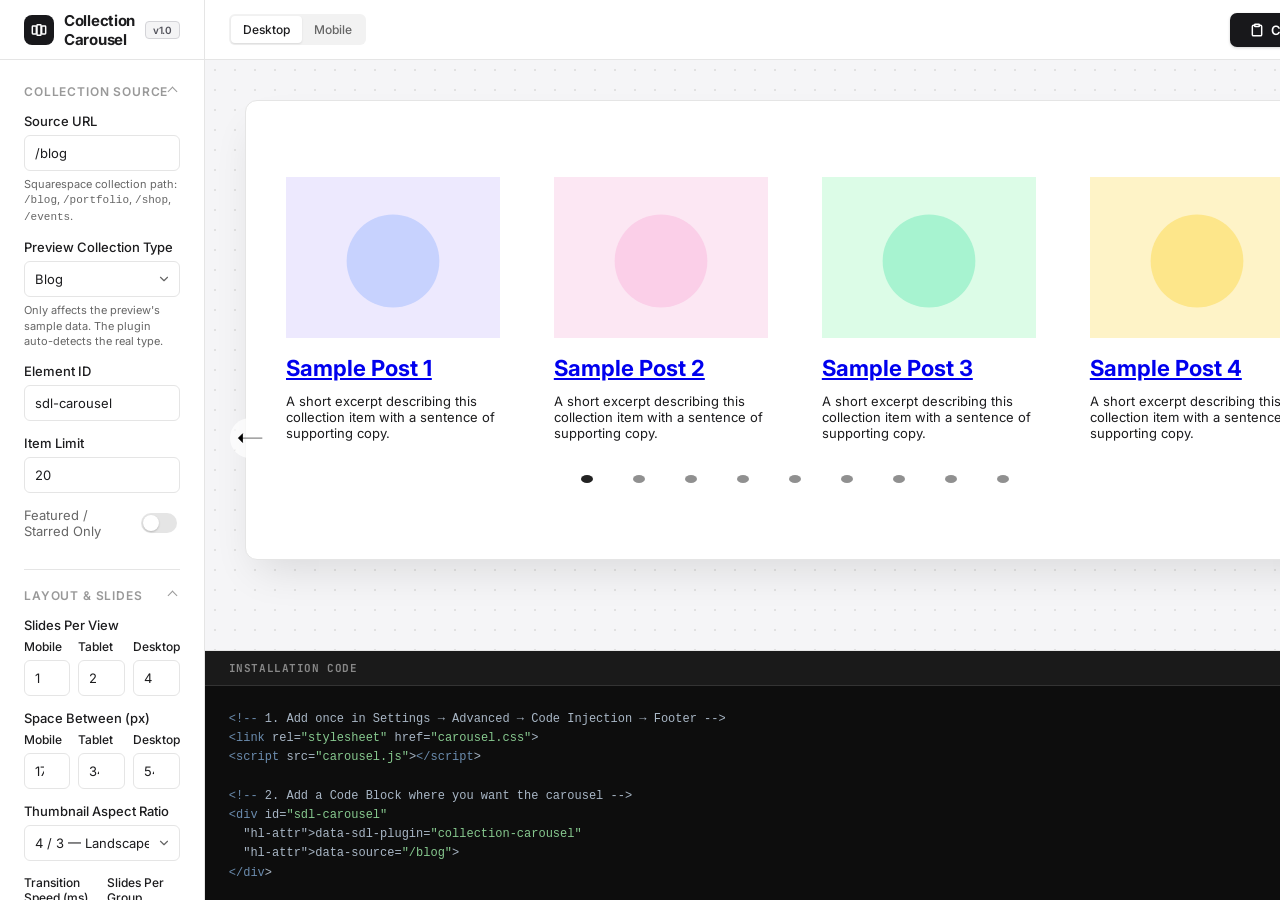
==== config-generator.html @ 68430152 "SDL Collection Carousel v1.0 Squarespace collection carousel (Blog, Portfolio, Events, Shop) powered" ====
<!DOCTYPE html>
<html lang="en">
<head>
    <meta charset="UTF-8" />
    <meta name="viewport" content="width=device-width, initial-scale=1.0" />
    <title>Collection Carousel — Config Generator v1.0</title>

    <link rel="preconnect" href="https://fonts.googleapis.com">
    <link rel="preconnect" href="https://fonts.gstatic.com" crossorigin>
    <link href="https://fonts.googleapis.com/css2?family=Inter:wght@400;500;600;700&family=JetBrains+Mono:wght@400;500&display=swap" rel="stylesheet">

    <!-- Real plugin stylesheet so the live preview matches production exactly -->
    <link rel="stylesheet" href="carousel.css">

    <style>
        :root {
            --bg-body: #F5F5F7;
            --bg-sidebar: #FFFFFF;
            --text-main: #1C1C1E;
            --text-secondary: #666666;
            --text-tertiary: #999999;
            --border-light: #E5E5E5;
            --border-hover: #D4D4D4;
            --border-active: #18181B;
            --accent: #18181B;
            --accent-hover: #09090B;
            --accent-contrast: #FFFFFF;
            --shadow-sm: 0 1px 2px rgba(0,0,0,0.04);
            --shadow-md: 0 4px 6px -1px rgba(0,0,0,0.05), 0 2px 4px -1px rgba(0,0,0,0.03);
            --shadow-lg: 0 20px 40px -12px rgba(0,0,0,0.12);
            --radius-sm: 6px;
            --radius-md: 8px;
            --radius-lg: 12px;
            --sidebar-width: 380px;
            --header-height: 60px;
        }

        * { box-sizing: border-box; outline: none; }

        body {
            font-family: 'Inter', sans-serif;
            background: var(--bg-body);
            color: var(--text-main);
            margin: 0; padding: 0;
            height: 100vh;
            display: flex;
            overflow: hidden;
            font-size: 13px;
            -webkit-font-smoothing: antialiased;
        }

        /* --- SIDEBAR --- */
        .sidebar {
            width: var(--sidebar-width);
            background: var(--bg-sidebar);
            border-right: 1px solid var(--border-light);
            display: flex;
            flex-direction: column;
            z-index: 20;
        }
        .sidebar-header {
            height: var(--header-height);
            padding: 0 24px;
            border-bottom: 1px solid var(--border-light);
            display: flex; align-items: center; justify-content: space-between;
            background: rgba(255,255,255,0.8);
            backdrop-filter: blur(10px);
        }
        .sidebar-header h2 {
            font-size: 15px; font-weight: 700; margin: 0;
            display: flex; align-items: center; gap: 10px;
            letter-spacing: -0.02em;
        }
        .brand-icon {
            width: 30px; height: 30px;
            background: var(--accent); color: #fff;
            border-radius: 8px;
            display: inline-flex; align-items: center; justify-content: center;
            flex-shrink: 0;
        }
        .sidebar-header .badge {
            font-size: 10px; background: #F4F4F5;
            padding: 2px 7px; border-radius: 4px;
            color: #52525B; font-weight: 600;
            border: 1px solid #D4D4D8;
        }
        .sidebar-content { flex: 1; overflow-y: auto; padding: 24px; }
        .sidebar-content::-webkit-scrollbar { width: 6px; }
        .sidebar-content::-webkit-scrollbar-thumb { background: #E5E5E5; border-radius: 3px; }
        .sidebar-content::-webkit-scrollbar-thumb:hover { background: #D4D4D4; }

        .group { margin-bottom: 18px; border-bottom: 1px solid var(--border-light); padding-bottom: 18px; }
        .group:last-child { border-bottom: none; }
        .group-header {
            font-size: 12px; font-weight: 600;
            text-transform: uppercase; letter-spacing: 0.07em;
            color: var(--text-tertiary);
            cursor: pointer;
            display: flex; align-items: center; justify-content: space-between;
            transition: color 0.2s;
        }
        .group-header:hover { color: var(--text-main); }
        .group-header::after {
            content: ''; width: 6px; height: 6px;
            border-right: 1.5px solid currentColor;
            border-bottom: 1.5px solid currentColor;
            transform: rotate(45deg);
            transition: transform 0.2s; margin-right: 4px;
        }
        .group.open .group-header::after { transform: rotate(-135deg); }
        .group-body { display: none; padding-top: 14px; }
        .group.open .group-body { display: block; animation: slideIn 0.2s ease-out; }
        @keyframes slideIn { from { opacity: 0; transform: translateY(-5px); } to { opacity: 1; transform: translateY(0); } }

        .control-row { margin-bottom: 14px; }
        label {
            display: block; font-size: 13px; font-weight: 500;
            margin-bottom: 6px; color: var(--text-main);
        }
        .helper-text { font-size: 11px; color: var(--text-secondary); margin-top: 6px; line-height: 1.4; }

        input[type="text"], input[type="number"], select {
            width: 100%; height: 36px; padding: 0 10px;
            font-family: inherit; font-size: 13px;
            border: 1px solid var(--border-light);
            border-radius: var(--radius-sm);
            background: #fff; color: var(--text-main);
            transition: all 0.15s; appearance: none;
        }
        input:hover, select:hover { border-color: var(--border-hover); }
        input:focus, select:focus { border-color: var(--border-active); box-shadow: 0 0 0 3px rgba(0,0,0,0.08); }
        select {
            background-image: url("data:image/svg+xml;charset=UTF-8,%3csvg xmlns='http://www.w3.org/2000/svg' viewBox='0 0 24 24' fill='none' stroke='%23666' stroke-width='2' stroke-linecap='round' stroke-linejoin='round'%3e%3cpolyline points='6 9 12 15 18 9'%3e%3c/polyline%3e%3c/svg%3e");
            background-repeat: no-repeat; background-position: right 8px center;
            background-size: 14px; padding-right: 30px;
        }
        .grid2 { display: grid; grid-template-columns: 1fr 1fr; gap: 10px; }
        .grid3 { display: grid; grid-template-columns: 1fr 1fr 1fr; gap: 8px; }
        .grid2 label, .grid3 label { font-size: 12px; }

        .toggle-row {
            display: flex; align-items: center; justify-content: space-between;
            margin-bottom: 12px; min-height: 24px;
        }
        .toggle-row label { margin: 0; font-weight: 400; color: var(--text-secondary); }

        input[type="checkbox"] {
            appearance: none; width: 36px; height: 20px;
            background: #E5E5E5; border-radius: 20px;
            position: relative; cursor: pointer; transition: 0.2s; border: none; flex-shrink: 0;
        }
        input[type="checkbox"]::after {
            content: ''; position: absolute; top: 2px; left: 2px;
            width: 16px; height: 16px; background: #fff; border-radius: 50%;
            box-shadow: 0 1px 2px rgba(0,0,0,0.2);
            transition: 0.2s cubic-bezier(0.4, 0.0, 0.2, 1);
        }
        input[type="checkbox"]:checked { background: var(--accent); }
        input[type="checkbox"]:checked::after { transform: translateX(16px); }

        .color-row {
            display: flex; flex-direction: column; gap: 10px;
            background: #FAFAFA; padding: 12px;
            border-radius: var(--radius-md); border: 1px solid var(--border-light);
        }
        .color-chip { display: flex; align-items: center; justify-content: space-between; }
        .color-chip .color-label { font-size: 12px; font-weight: 500; }
        input[type="color"] {
            width: 28px; height: 28px; padding: 0;
            border: 1.5px solid #B8B8B8; border-radius: 50%;
            overflow: hidden; cursor: pointer; background: none;
        }
        input[type="color"]::-webkit-color-swatch-wrapper { padding: 0; }
        input[type="color"]::-webkit-color-swatch { border: none; border-radius: 50%; }

        /* --- MAIN CONTENT --- */
        .main-content { flex: 1; display: flex; flex-direction: column; background: var(--bg-body); position: relative; }
        .topbar {
            height: var(--header-height); padding: 0 24px;
            border-bottom: 1px solid var(--border-light); background: #fff;
            display: flex; align-items: center; justify-content: space-between;
        }
        .device-toggle { background: #F2F2F2; padding: 2px; border-radius: 6px; display: flex; }
        .device-toggle button {
            border: none; background: transparent; padding: 6px 12px;
            font-size: 12px; font-weight: 500; color: var(--text-secondary);
            cursor: pointer; border-radius: 4px; transition: 0.2s; font-family: inherit;
        }
        .device-toggle button.active { background: #fff; color: var(--text-main); box-shadow: 0 1px 2px rgba(0,0,0,0.1); }

        .copy-btn {
            background: var(--accent); color: var(--accent-contrast);
            border: none; padding: 9px 20px; border-radius: 7px;
            font-weight: 600; font-size: 13px; letter-spacing: -0.01em;
            cursor: pointer; display: flex; align-items: center; gap: 7px;
            transition: transform 0.1s, background 0.2s;
            box-shadow: 0 1px 3px rgba(0,0,0,0.18); font-family: inherit;
        }
        .copy-btn:hover { background: var(--accent-hover); }
        .copy-btn:active { transform: scale(0.97); }
        .copy-btn.copied { background: #0EA5E9; box-shadow: 0 1px 3px rgba(14,165,233,0.3); }

        .preview-container {
            flex: 1; overflow-y: auto; padding: 40px;
            display: flex; justify-content: center; align-items: flex-start;
            background-image: radial-gradient(#E1E1E1 1px, transparent 1px);
            background-size: 20px 20px;
        }
        #previewFrame {
            background: #fff; width: 100%; max-width: 1100px; min-height: 460px;
            box-shadow: var(--shadow-lg); border-radius: var(--radius-lg);
            padding: 40px;
            transition: width 0.3s cubic-bezier(0.25, 0.8, 0.25, 1);
            display: flex; flex-direction: column; justify-content: center;
            border: 1px solid var(--border-light);
        }
        #previewFrame.mobile { width: 390px; padding: 20px; border-radius: 30px; border: 8px solid #333; }
        .effect-note {
            margin-top: 18px; font-size: 11px; color: var(--text-tertiary);
            text-align: center; font-style: italic;
        }

        .code-drawer {
            height: 250px; background: #0D0D0D; color: #E1E1E1;
            display: flex; flex-direction: column;
            border-top: 1px solid var(--border-light);
            font-family: 'JetBrains Mono', monospace;
        }
        .drawer-header {
            padding: 10px 24px; background: #1A1A1A; border-bottom: 1px solid #333;
            display: flex; align-items: center; justify-content: space-between;
        }
        .drawer-header h3 { margin: 0; font-size: 11px; text-transform: uppercase; letter-spacing: 0.05em; color: #888; }
        #codeOutput { flex: 1; padding: 24px; margin: 0; overflow: auto; font-size: 12px; line-height: 1.6; color: #A9B7C6; white-space: pre-wrap; }
        #codeOutput .hl-key  { color: #E5BF78; }
        #codeOutput .hl-str  { color: #87C98F; }
        #codeOutput .hl-bool { color: #79B8FF; }
        #codeOutput .hl-num  { color: #FF9D7C; }
        #codeOutput .hl-tag  { color: #6B8CAE; }
        #codeOutput .hl-attr { color: #E5BF78; }

        .mobile-tabs { display: none; }
        .mobile-copy-btn { display: none; }

        @media (max-width: 1023px) {
            body { flex-direction: column; height: 100vh; overflow: hidden; }
            .main-content { display: none; }
            .sidebar {
                position: fixed; top: 0; left: 0; right: 0;
                bottom: calc(68px + env(safe-area-inset-bottom));
                width: 100%; border-right: none; display: none;
                flex-direction: column; z-index: 50;
            }
            .sidebar-header { flex-shrink: 0; }
            .mobile-tabs {
                display: flex; position: fixed; bottom: 0; left: 0; right: 0;
                background: #fff; border-top: 1px solid #E5E5E5; z-index: 100;
                height: 68px; padding: 8px 12px;
                padding-bottom: calc(8px + env(safe-area-inset-bottom));
                gap: 6px; align-items: stretch;
            }
            .tab-btn {
                flex: 1; border: none; background: transparent; color: var(--text-tertiary);
                font-size: 11px; font-weight: 500; font-family: inherit; cursor: pointer;
                border-radius: 10px; display: flex; flex-direction: column;
                align-items: center; justify-content: center; gap: 4px;
                transition: background 0.18s ease, color 0.18s ease;
                -webkit-tap-highlight-color: transparent;
            }
            .tab-btn svg { opacity: 0.5; transition: opacity 0.18s ease; }
            .tab-btn.active { background: var(--accent); color: #fff; font-weight: 600; }
            .tab-btn.active svg { opacity: 1; }
            .mobile-copy-btn { display: flex; }
            body.tab-edit .sidebar { display: flex; }
            body.tab-preview .sidebar { display: none; }
            body.tab-preview .main-content {
                display: flex; position: fixed; top: 0; left: 0; right: 0;
                bottom: calc(68px + env(safe-area-inset-bottom)); height: auto;
            }
            body.tab-preview .code-drawer { display: none; }
            body.tab-code .sidebar { display: none; }
            body.tab-code .main-content {
                display: flex; position: fixed; top: 0; left: 0; right: 0;
                bottom: calc(68px + env(safe-area-inset-bottom)); height: auto;
            }
            body.tab-code .preview-container { display: none; }
            body.tab-code .code-drawer { flex: 1; height: auto; }
        }

        /* -------------------------------------------------------------
           PREVIEW-ONLY overrides: make the mock carousel scroll without
           the Swiper engine. carousel.css supplies all visual styling.
        ------------------------------------------------------------- */
        #previewHost { width: 100%; }
        #previewHost .swiper { overflow: hidden; }
        #previewHost .swiper-wrapper {
            overflow-x: auto; scroll-snap-type: x mandatory; scroll-behavior: smooth;
            -ms-overflow-style: none; scrollbar-width: none; transition: none;
        }
        #previewHost .swiper-wrapper::-webkit-scrollbar { display: none; }
        #previewHost .swiper-slide { scroll-snap-align: start; flex-shrink: 0; height: auto; }
        #previewHost .navigation-button-prev,
        #previewHost .navigation-button-next { pointer-events: auto; }
        #previewHost .pagination-wrapper { display: flex; gap: 6px; align-items: center; justify-content: center; }
        #previewHost .pv-bullet {
            width: var(--sdl-cc-bullet-size, 8px); height: var(--sdl-cc-bullet-size, 8px);
            border-radius: 50%; background: var(--sdl-cc-inactive-bullet-color, #b9b9b9);
            opacity: var(--sdl-cc-inactive-bullet-opacity, 0.5); cursor: pointer; border: none;
        }
        #previewHost .pv-bullet.active { background: var(--sdl-cc-active-bullet-color, #222); opacity: var(--sdl-cc-active-bullet-opacity, 1); }
        #previewHost .pv-fraction { font-size: 13px; color: #555; }
        #previewHost .pv-progress { height: 4px; width: 100%; background: rgba(0,0,0,0.12); border-radius: 4px; overflow: hidden; }
        #previewHost .pv-progress span { display: block; height: 100%; background: var(--sdl-cc-active-bullet-color, #222); transition: width 0.2s; }
    </style>
</head>
<body class="tab-edit">

    <div class="mobile-tabs">
        <button class="tab-btn active" onclick="setTab('edit')">
            <svg width="16" height="16" viewBox="0 0 24 24" fill="none" stroke="currentColor" stroke-width="2" stroke-linecap="round" stroke-linejoin="round"><circle cx="12" cy="12" r="3"/><path d="M19.4 15a1.65 1.65 0 0 0 .33 1.82l.06.06a2 2 0 1 1-2.83 2.83l-.06-.06a1.65 1.65 0 0 0-1.82-.33 1.65 1.65 0 0 0-1 1.51V21a2 2 0 1 1-4 0v-.09A1.65 1.65 0 0 0 9 19.4a1.65 1.65 0 0 0-1.82.33l-.06.06a2 2 0 1 1-2.83-2.83l.06-.06A1.65 1.65 0 0 0 4.68 15a1.65 1.65 0 0 0-1.51-1H3a2 2 0 1 1 0-4h.09A1.65 1.65 0 0 0 4.6 9a1.65 1.65 0 0 0-.33-1.82l-.06-.06a2 2 0 1 1 2.83-2.83l.06.06A1.65 1.65 0 0 0 9 4.68a1.65 1.65 0 0 0 1-1.51V3a2 2 0 1 1 4 0v.09a1.65 1.65 0 0 0 1 1.51 1.65 1.65 0 0 0 1.82-.33l.06-.06a2 2 0 1 1 2.83 2.83l-.06.06A1.65 1.65 0 0 0 19.4 9a1.65 1.65 0 0 0 1.51 1H21a2 2 0 1 1 0 4h-.09a1.65 1.65 0 0 0-1.51 1z"/></svg>
            Settings
        </button>
        <button class="tab-btn" onclick="setTab('preview')">
            <svg width="16" height="16" viewBox="0 0 24 24" fill="none" stroke="currentColor" stroke-width="2" stroke-linecap="round" stroke-linejoin="round"><rect x="2" y="3" width="20" height="14" rx="2"/><line x1="8" y1="21" x2="16" y2="21"/><line x1="12" y1="17" x2="12" y2="21"/></svg>
            Preview
        </button>
        <button class="tab-btn" onclick="setTab('code')">
            <svg width="16" height="16" viewBox="0 0 24 24" fill="none" stroke="currentColor" stroke-width="2" stroke-linecap="round" stroke-linejoin="round"><polyline points="16 18 22 12 16 6"/><polyline points="8 6 2 12 8 18"/></svg>
            Code
        </button>
    </div>

    <div class="sidebar">
        <div class="sidebar-header">
            <h2>
                <span class="brand-icon">
                    <svg width="16" height="16" viewBox="0 0 24 24" fill="none" stroke="currentColor" stroke-width="2.2" stroke-linecap="round" stroke-linejoin="round"><rect x="2" y="6" width="6" height="12" rx="1"/><rect x="9" y="4" width="6" height="16" rx="1"/><rect x="16" y="6" width="6" height="12" rx="1"/></svg>
                </span>
                Collection Carousel <span class="badge">v1.0</span>
            </h2>
            <button class="copy-btn mobile-copy-btn" id="mobileCopyBtn" onclick="copyCode()">
                <svg width="14" height="14" viewBox="0 0 24 24" fill="none" stroke="currentColor" stroke-width="2.5" stroke-linecap="round" stroke-linejoin="round"><path d="M16 4h2a2 2 0 0 1 2 2v14a2 2 0 0 1-2 2H6a2 2 0 0 1-2-2V6a2 2 0 0 1 2-2h2"></path><rect x="8" y="2" width="8" height="4" rx="1" ry="1"></rect></svg>
                Copy
            </button>
        </div>
        <div class="sidebar-content">

            <!-- COLLECTION SOURCE -->
            <div class="group open">
                <div class="group-header" onclick="togGroup(this)">Collection Source</div>
                <div class="group-body">
                    <div class="control-row">
                        <label>Source URL</label>
                        <input type="text" id="source" value="/blog">
                        <div class="helper-text">Squarespace collection path: <code>/blog</code>, <code>/portfolio</code>, <code>/shop</code>, <code>/events</code>.</div>
                    </div>
                    <div class="control-row">
                        <label>Preview Collection Type</label>
                        <select id="collectionType">
                            <option value="blog">Blog</option>
                            <option value="portfolio">Portfolio</option>
                            <option value="products">Shop (Products)</option>
                            <option value="event">Events</option>
                        </select>
                        <div class="helper-text">Only affects the preview's sample data. The plugin auto-detects the real type.</div>
                    </div>
                    <div class="control-row">
                        <label>Element ID</label>
                        <input type="text" id="elId" value="sdl-carousel">
                    </div>
                    <div class="control-row">
                        <label>Item Limit</label>
                        <input type="number" id="limit" value="20" min="1">
                    </div>
                    <div class="toggle-row"><label>Featured / Starred Only</label><input type="checkbox" id="featured"></div>
                    <div class="control-row" id="eventsRow" style="display:none;">
                        <label>Events Filter</label>
                        <select id="events">
                            <option value="all">All</option>
                            <option value="upcoming">Upcoming</option>
                            <option value="past">Past</option>
                        </select>
                    </div>
                </div>
            </div>

            <!-- LAYOUT & SLIDES -->
            <div class="group open">
                <div class="group-header" onclick="togGroup(this)">Layout & Slides</div>
                <div class="group-body">
                    <label>Slides Per View</label>
                    <div class="control-row grid3">
                        <div><label>Mobile</label><input type="number" id="spvSm" value="1" min="1" step="0.1"></div>
                        <div><label>Tablet</label><input type="number" id="spvMd" value="2" min="1" step="0.1"></div>
                        <div><label>Desktop</label><input type="number" id="spvLg" value="4" min="1" step="0.1"></div>
                    </div>
                    <label>Space Between (px)</label>
                    <div class="control-row grid3">
                        <div><label>Mobile</label><input type="number" id="sbSm" value="17"></div>
                        <div><label>Tablet</label><input type="number" id="sbMd" value="34"></div>
                        <div><label>Desktop</label><input type="number" id="sbLg" value="54"></div>
                    </div>
                    <div class="control-row">
                        <label>Thumbnail Aspect Ratio</label>
                        <select id="aspectRatio">
                            <option value="auto">Auto (natural)</option>
                            <option value="1/1">1 / 1 — Square</option>
                            <option value="4/3" selected>4 / 3 — Landscape</option>
                            <option value="3/2">3 / 2 — Landscape</option>
                            <option value="16/9">16 / 9 — Widescreen</option>
                            <option value="3/4">3 / 4 — Portrait</option>
                            <option value="4/5">4 / 5 — Portrait</option>
                        </select>
                    </div>
                    <div class="control-row grid2">
                        <div><label>Transition Speed (ms)</label><input type="number" id="speed" value="300"></div>
                        <div><label>Slides Per Group</label><input type="number" id="slidesPerGroup" value="1" min="1"></div>
                    </div>
                    <div class="toggle-row"><label>Group Slides (match per-view)</label><input type="checkbox" id="groupSlides"></div>
                    <div class="toggle-row"><label>Centered Slides</label><input type="checkbox" id="centeredSlides"></div>
                    <div class="toggle-row"><label>Full-Width (edge bleed)</label><input type="checkbox" id="fullWidth"></div>
                </div>
            </div>

            <!-- LOOP & AUTOPLAY -->
            <div class="group">
                <div class="group-header" onclick="togGroup(this)">Loop & Autoplay</div>
                <div class="group-body">
                    <div class="toggle-row"><label>Infinite Loop</label><input type="checkbox" id="loop"></div>
                    <div class="toggle-row"><label>Loop Fill (duplicate few items)</label><input type="checkbox" id="loopFillItems"></div>
                    <div class="control-row">
                        <label>Uneven Group Loop Strategy</label>
                        <select id="groupSlidesLoopStrategy">
                            <option value="keep-blanks">Keep blanks</option>
                            <option value="disable-loop-when-uneven">Disable loop when uneven</option>
                        </select>
                    </div>
                    <div class="control-row">
                        <label>Autoplay Delay (ms — 0 = off)</label>
                        <input type="number" id="autoplay" value="0" min="0">
                        <div class="helper-text">Values 1–9 are multiplied by 1000. Minimum 500ms.</div>
                    </div>
                    <div class="toggle-row"><label>Stop Autoplay On Interaction</label><input type="checkbox" id="autoplayDisableOnInteraction"></div>
                </div>
            </div>

            <!-- NAVIGATION -->
            <div class="group">
                <div class="group-header" onclick="togGroup(this)">Navigation</div>
                <div class="group-body">
                    <div class="toggle-row"><label>Show Arrows</label><input type="checkbox" id="navigation" checked></div>
                    <div class="control-row" id="navLayoutRow">
                        <label>Arrow Layout</label>
                        <select id="navigationLayout">
                            <option value="overlay" selected>Overlay (center)</option>
                            <option value="overlay image">Overlay image</option>
                            <option value="top left">Top left</option>
                            <option value="top right">Top right</option>
                            <option value="top center">Top center</option>
                            <option value="top spread">Top spread</option>
                            <option value="bottom left">Bottom left</option>
                            <option value="bottom right">Bottom right</option>
                            <option value="bottom center">Bottom center</option>
                            <option value="bottom spread">Bottom spread</option>
                        </select>
                    </div>
                </div>
            </div>

            <!-- PAGINATION -->
            <div class="group">
                <div class="group-header" onclick="togGroup(this)">Pagination</div>
                <div class="group-body">
                    <div class="toggle-row"><label>Show Pagination</label><input type="checkbox" id="pagination" checked></div>
                    <div class="control-row">
                        <label>Type</label>
                        <select id="paginationType">
                            <option value="bullets" selected>Bullets</option>
                            <option value="fraction">Fraction</option>
                            <option value="progressbar">Progress bar</option>
                        </select>
                    </div>
                    <div class="toggle-row" id="dynBulletsRow"><label>Dynamic Bullets</label><input type="checkbox" id="dynamicBullets"></div>
                    <div class="control-row" id="dynMainRow" style="display:none;">
                        <label>Main Bullets (dynamic)</label>
                        <input type="number" id="dynamicMainBullets" value="8" min="1">
                    </div>
                </div>
            </div>

            <!-- EFFECTS -->
            <div class="group">
                <div class="group-header" onclick="togGroup(this)">Slide Effect</div>
                <div class="group-body">
                    <div class="control-row">
                        <label>Effect</label>
                        <select id="effect">
                            <option value="">None (slide)</option>
                            <option value="fade">Fade</option>
                            <option value="flip">Flip</option>
                            <option value="cube">Cube</option>
                            <option value="coverflow">Coverflow</option>
                            <option value="cards">Cards</option>
                            <option value="creative-coverflow">Creative coverflow</option>
                            <option value="creative-coverflow-2">Creative coverflow 2</option>
                        </select>
                    </div>
                    <div id="coverflowOpts" style="display:none;">
                        <div class="control-row grid2">
                            <div><label>Rotate</label><input type="number" id="coverflowRotate" value="50"></div>
                            <div><label>Scale</label><input type="number" id="coverflowScale" value="0.85" step="0.05"></div>
                        </div>
                        <div class="toggle-row"><label>Slide Shadows</label><input type="checkbox" id="coverflowSlideShadows"></div>
                    </div>
                </div>
            </div>

            <!-- INTERACTION -->
            <div class="group">
                <div class="group-header" onclick="togGroup(this)">Interaction</div>
                <div class="group-body">
                    <div class="toggle-row"><label>Free Mode (momentum scroll)</label><input type="checkbox" id="freeMode"></div>
                    <div class="toggle-row"><label>Mousewheel Scroll</label><input type="checkbox" id="mousewheel"></div>
                </div>
            </div>

            <!-- CONTENT DISPLAY -->
            <div class="group">
                <div class="group-header" onclick="togGroup(this)">Content Display</div>
                <div class="group-body">
                    <div class="toggle-row"><label>Thumbnail Image</label><input type="checkbox" id="thumbnail" checked></div>
                    <div class="toggle-row"><label>Title</label><input type="checkbox" id="title" checked></div>
                    <div class="toggle-row"><label>Excerpt</label><input type="checkbox" id="excerpt" checked></div>
                    <div class="toggle-row"><label>Price (Shop)</label><input type="checkbox" id="price" checked></div>
                    <div class="toggle-row"><label>Event Dates (Events)</label><input type="checkbox" id="eventDates" checked></div>
                    <div class="toggle-row"><label>Categories</label><input type="checkbox" id="categories" checked></div>
                    <div class="toggle-row"><label>Tags</label><input type="checkbox" id="tags" checked></div>
                    <div class="toggle-row"><label>Clickthrough Links</label><input type="checkbox" id="clickthrough" checked></div>
                    <div class="toggle-row"><label>Open In New Window</label><input type="checkbox" id="newWindow"></div>
                </div>
            </div>

            <!-- METADATA -->
            <div class="group">
                <div class="group-header" onclick="togGroup(this)">Metadata</div>
                <div class="group-body">
                    <div class="helper-text" style="margin-top:0;margin-bottom:12px;">Comma-separated fields: <code>publisheddate</code>, <code>author</code>, <code>categories</code>, <code>tags</code>.</div>
                    <div class="control-row"><label>Above Title</label><input type="text" id="metadataAboveTitle" placeholder="publisheddate, author"></div>
                    <div class="control-row"><label>Below Title</label><input type="text" id="metadataBelowTitle" placeholder="categories"></div>
                    <div class="control-row"><label>Below Excerpt</label><input type="text" id="metadataBelowExcerpt" placeholder="tags"></div>
                    <div class="control-row grid3">
                        <div><label>Meta delim</label><input type="text" id="metadataDelimiter" value="|"></div>
                        <div><label>Cat delim</label><input type="text" id="categoriesDelimiter" value=", "></div>
                        <div><label>Tag delim</label><input type="text" id="tagsDelimiter" value=", "></div>
                    </div>
                    <div class="toggle-row"><label>Link Categories</label><input type="checkbox" id="metadataCategoryLinks"></div>
                    <div class="toggle-row"><label>Link Tags</label><input type="checkbox" id="metadataTagLinks"></div>
                </div>
            </div>

            <!-- STYLING -->
            <div class="group">
                <div class="group-header" onclick="togGroup(this)">Styling (CSS Variables)</div>
                <div class="group-body">
                    <div class="control-row grid2">
                        <div><label>Border Radius (px)</label><input type="number" id="borderRadius" value="0"></div>
                        <div><label>Arrow Size (px)</label><input type="number" id="arrowSize" value="26"></div>
                    </div>
                    <div class="control-row grid2">
                        <div><label>Arrow Button Ø (px)</label><input type="number" id="arrowBgSize" value="40"></div>
                        <div><label>Bullet Size (px)</label><input type="number" id="bulletSize" value="8"></div>
                    </div>
                    <div class="color-row">
                        <div class="color-chip"><span class="color-label">Arrow Color</span><input type="color" id="arrowColor" value="#000000"></div>
                        <div class="color-chip"><span class="color-label">Arrow Background</span><input type="color" id="arrowBg" value="#ffffff"></div>
                        <div class="color-chip"><span class="color-label">Active Bullet</span><input type="color" id="activeBullet" value="#222222"></div>
                        <div class="color-chip"><span class="color-label">Title Color</span><input type="color" id="titleColor" value="#1a1a1a"></div>
                        <div class="color-chip"><span class="color-label">Excerpt Color</span><input type="color" id="excerptColor" value="#666666"></div>
                    </div>
                    <div class="helper-text">Only changed values are written into a scoped <code>&lt;style&gt;</code> block.</div>
                </div>
            </div>

            <!-- PERFORMANCE -->
            <div class="group">
                <div class="group-header" onclick="togGroup(this)">Performance & Integration</div>
                <div class="group-body">
                    <div class="control-row">
                        <label>Cache Duration (minutes — 0 = off)</label>
                        <input type="number" id="cacheDuration" value="0" min="0">
                    </div>
                    <div class="toggle-row"><label>SDL Popups Integration</label><input type="checkbox" id="sdlPopups"></div>
                </div>
            </div>

        </div>
    </div>

    <div class="main-content">
        <div class="topbar">
            <div class="device-toggle">
                <button id="desktopToggle" class="active" onclick="setDev('desktop')">Desktop</button>
                <button id="mobileToggle" onclick="setDev('mobile')">Mobile</button>
            </div>
            <button class="copy-btn" id="copyBtn" onclick="copyCode()">
                <svg width="14" height="14" viewBox="0 0 24 24" fill="none" stroke="currentColor" stroke-width="2.5" stroke-linecap="round" stroke-linejoin="round"><path d="M16 4h2a2 2 0 0 1 2 2v14a2 2 0 0 1-2 2H6a2 2 0 0 1-2-2V6a2 2 0 0 1 2-2h2"></path><rect x="8" y="2" width="8" height="4" rx="1" ry="1"></rect></svg>
                Copy Code
            </button>
        </div>

        <div class="preview-container">
            <div id="previewFrame"></div>
        </div>

        <div class="code-drawer">
            <div class="drawer-header"><h3>Installation Code</h3></div>
            <pre id="codeOutput"></pre>
        </div>
    </div>

    <script>
      try {
        /* ----------------------------- defaults ----------------------------- */
        const DEFAULTS = {
          limit: 20, speed: 300, featured: false, events: "all",
          spvSm: 1, spvMd: 2, spvLg: 4, sbSm: 17, sbMd: 34, sbLg: 54,
          aspectRatio: "4/3", slidesPerGroup: 1, groupSlides: false,
          centeredSlides: false, fullWidth: false,
          loop: false, loopFillItems: false, groupSlidesLoopStrategy: "keep-blanks",
          autoplay: 0, autoplayDisableOnInteraction: false,
          navigation: true, navigationLayout: "overlay",
          pagination: true, paginationType: "bullets", dynamicBullets: false, dynamicMainBullets: 8,
          effect: "", coverflowRotate: 50, coverflowScale: 0.85, coverflowSlideShadows: false,
          freeMode: false, mousewheel: false,
          thumbnail: true, title: true, excerpt: true, price: true, eventDates: true,
          categories: true, tags: true, clickthrough: true, newWindow: false,
          metadataAboveTitle: "", metadataBelowTitle: "", metadataBelowExcerpt: "",
          metadataDelimiter: "|", categoriesDelimiter: ", ", tagsDelimiter: ", ",
          metadataCategoryLinks: false, metadataTagLinks: false,
          cacheDuration: 0, sdlPopups: false
        };

        const val = id => document.getElementById(id).value;
        const num = id => parseFloat(document.getElementById(id).value) || 0;
        const chk = id => document.getElementById(id).checked;

        /* ----------------------------- mock data ---------------------------- */
        const PALETTES = [
          ["#EDE9FE","#C7D2FE"], ["#FCE7F3","#FBCFE8"], ["#DCFCE7","#A7F3D0"],
          ["#FEF3C7","#FDE68A"], ["#DBEAFE","#BFDBFE"], ["#FEE2E2","#FECACA"],
          ["#E0E7FF","#C7D2FE"], ["#F0FDFA","#99F6E4"]
        ];
        const CATEGORIES = ["Design","Strategy","Brand","Studio","Culture"];
        const TAGS = ["minimal","editorial","modern","craft","story"];
        const AUTHORS = ["Alex Kim","Jordan Lee","Taylor Morgan","Riley Chen"];
        function mockImage(i) {
          const [a,b] = PALETTES[i % PALETTES.length];
          const svg = `<svg xmlns='http://www.w3.org/2000/svg' width='600' height='450'><rect width='600' height='450' fill='${a}'/><circle cx='300' cy='235' r='130' fill='${b}'/><rect x='0' y='0' width='600' height='450' fill='none'/></svg>`;
          return "data:image/svg+xml," + encodeURIComponent(svg);
        }
        function buildMock(type, count) {
          return Array.from({ length: count }, (_, i) => ({
            title: type === "products" ? `Product ${i+1}` : type === "event" ? `Event ${i+1}` : `Sample Post ${i+1}`,
            excerpt: "A short excerpt describing this collection item with a sentence of supporting copy.",
            img: mockImage(i),
            price: "$" + (24 + i * 5) + ".00",
            date: new Date(2025, i % 12, (i % 27) + 1).toLocaleDateString("en-US", { month: "short", day: "numeric", year: "numeric" }),
            author: AUTHORS[i % AUTHORS.length],
            categories: [CATEGORIES[i % CATEGORIES.length], CATEGORIES[(i+2) % CATEGORIES.length]],
            tags: [TAGS[i % TAGS.length], TAGS[(i+1) % TAGS.length]]
          }));
        }

        /* --------------------------- preview render ------------------------- */
        let autoplayTimer = null;
        const host = document.getElementById("previewFrame");

        function metaField(name, item) {
          name = name.trim().toLowerCase();
          if (!name) return null;
          if (name === "publisheddate" || name === "publishdate" || name === "date")
            return `<div class="published-on metadata"><p>${item.date}</p></div>`;
          if (name === "author") return `<div class="author metadata"><p>${item.author}</p></div>`;
          if (name === "categories")
            return `<div class="categories metadata"><ul>${item.categories.map(c=>`<li><span class="category" rel="category">${c}</span></li>`).join(" ")}</ul></div>`;
          if (name === "tags")
            return `<div class="tags metadata"><ul>${item.tags.map(t=>`<li><span class="tag" rel="tag">${t}</span></li>`).join(" ")}</ul></div>`;
          return null;
        }
        function metaGroup(csv, item, cls, delim) {
          const fields = (csv || "").split(",").map(s=>s.trim()).filter(Boolean);
          if (!fields.length) return "";
          const parts = fields.map(f => metaField(f, item)).filter(Boolean);
          if (!parts.length) return "";
          const joined = parts.join(`<span class="metadata-delimiter metadata">${delim}</span>`);
          return `<div class="${cls} metadata-group">${joined}</div>`;
        }

        function render() {
          if (autoplayTimer) { clearInterval(autoplayTimer); autoplayTimer = null; }

          const cfg = readConfig();
          const isMobile = host.classList.contains("mobile");
          const spv = Math.max(1, isMobile ? cfg.spvSm : cfg.spvLg);
          const gap = isMobile ? cfg.sbSm : cfg.sbLg;
          const type = cfg.collectionType;
          const oneSlideEffects = ["fade","flip","cube"];
          const effectiveSpv = oneSlideEffects.includes(cfg.effect) ? 1 : spv;

          const items = buildMock(type, Math.min(cfg.limit, 12));

          const slidesHTML = items.map(item => {
            let thumb = "";
            if (cfg.thumbnail) {
              const img = `<img src="${item.img}" alt="${item.title}" style="object-fit:cover">`;
              thumb = `<div class="slide-thumbnail">${img}${cfg.clickthrough ? '<a class="slide-thumbnail-link" href="#"></a>' : ""}</div>`;
            }
            const titleHTML = cfg.title ? `<div class="content-title"><h3>${cfg.clickthrough ? `<a href="#">${item.title}</a>` : item.title}</h3></div>` : "";
            const excerptHTML = (cfg.excerpt) ? `<div class="content-excerpt">${item.excerpt}</div>` : "";
            const priceHTML = (cfg.price && type === "products") ? `<div class="content-price"><p class="price">${item.price}</p></div>` : "";
            const datesHTML = (cfg.eventDates && type === "event") ? `<div class="content-event-dates"><p class="event-dates">${item.date} · 7:00 PM</p></div>` : "";
            const above = metaGroup(cfg.metadataAboveTitle, item, "content-metadata-above-title", cfg.metadataDelimiter);
            const belowT = metaGroup(cfg.metadataBelowTitle, item, "content-metadata-below-title", cfg.metadataDelimiter);
            const belowE = metaGroup(cfg.metadataBelowExcerpt, item, "content-metadata-below-excerpt", cfg.metadataDelimiter);

            const order = ["metadataAboveTitle","title","metadataBelowTitle","price","eventDates","excerpt","metadataBelowExcerpt"];
            const pieces = { metadataAboveTitle: above, title: titleHTML, metadataBelowTitle: belowT, price: priceHTML, eventDates: datesHTML, excerpt: excerptHTML, metadataBelowExcerpt: belowE };
            const content = `<div class="slide-content">${order.map(k=>pieces[k]||"").join("")}</div>`;
            return `<div class="swiper-slide collection-carousel-slide">${thumb}${content}</div>`;
          }).join("");

          let navHTML = "";
          if (cfg.navigation) {
            const arrowPrev = `<svg class="user-items-list-carousel__arrow-icon" viewBox="0 0 44 18"><path class="user-items-list-carousel__arrow-icon-path" d="M9.90649 16.96L2.1221 9.17556L9.9065 1.39116"></path><path class="user-items-list-carousel__arrow-icon-path" d="M42.8633 9.18125L3.37868 9.18125"></path></svg>`;
            const arrowNext = `<svg class="user-items-list-carousel__arrow-icon" viewBox="0 0 44 18"><path class="user-items-list-carousel__arrow-icon-path" d="M34.1477 1.39111L41.9321 9.17551L34.1477 16.9599"></path><path class="user-items-list-carousel__arrow-icon-path" d="M1.19088 9.16982H40.6755"></path></svg>`;
            navHTML = `<div class="navigation-wrapper">
              <div class="navigation-button-prev"><button><div class="swiper-button-background"></div>${arrowPrev}</button></div>
              <div class="navigation-button-next"><button><div class="swiper-button-background"></div>${arrowNext}</button></div>
            </div>`;
          }
          let pagHTML = cfg.pagination ? `<div class="collection-carousel-pagination"><div class="pagination-wrapper"></div></div>` : "";

          host.innerHTML = `<div id="previewHost" data-sdl-plugin="collection-carousel" data-navigation-layout="${cfg.navigation ? cfg.navigationLayout : ''}">
            ${navHTML}
            <div class="swiper collection-carousel"><div class="swiper-wrapper">${slidesHTML}</div></div>
            ${pagHTML}
          </div>`;

          const root = document.getElementById("previewHost");
          applyStyleVars(root, cfg);

          // size slides
          const wrapper = root.querySelector(".swiper-wrapper");
          wrapper.style.gap = gap + "px";
          const slides = [...root.querySelectorAll(".swiper-slide")];
          slides.forEach(s => { s.style.width = `calc((100% - ${(effectiveSpv-1)*gap}px) / ${effectiveSpv})`; });

          // nav layout: bottom layouts move pagination into the nav row
          if (cfg.navigation && cfg.navigationLayout.includes("bottom") && cfg.pagination) {
            root.querySelector(".navigation-wrapper").appendChild(root.querySelector(".collection-carousel-pagination"));
          }

          wireControls(root, wrapper, slides, gap, effectiveSpv, cfg);

          host.querySelectorAll(".effect-note").forEach(n=>n.remove());
          if (["coverflow","cards","flip","cube","creative-coverflow","creative-coverflow-2"].includes(cfg.effect)) {
            const note = document.createElement("div");
            note.className = "effect-note";
            note.textContent = `3D "${cfg.effect}" motion renders live on your site — the preview shows layout & content.`;
            host.appendChild(note);
          }
        }

        function wireControls(root, wrapper, slides, gap, spv, cfg) {
          const step = () => (slides[0] ? slides[0].getBoundingClientRect().width + gap : 300);
          const prevBtn = root.querySelector(".navigation-button-prev button");
          const nextBtn = root.querySelector(".navigation-button-next button");
          const slideNext = () => {
            if (wrapper.scrollLeft + wrapper.clientWidth >= wrapper.scrollWidth - 4) wrapper.scrollTo({ left: 0 });
            else wrapper.scrollBy({ left: step() });
          };
          if (prevBtn) prevBtn.onclick = () => wrapper.scrollBy({ left: -step() });
          if (nextBtn) nextBtn.onclick = slideNext;

          // pagination
          const pagWrap = root.querySelector(".pagination-wrapper");
          if (pagWrap) {
            const pageCount = Math.max(1, Math.ceil(slides.length - spv + 1));
            if (cfg.paginationType === "fraction") {
              pagWrap.innerHTML = `<span class="pv-fraction"><span class="cur">1</span> / ${slides.length}</span>`;
            } else if (cfg.paginationType === "progressbar") {
              pagWrap.innerHTML = `<div class="pv-progress"><span style="width:${100/Math.max(1,slides.length)}%"></span></div>`;
            } else {
              pagWrap.innerHTML = Array.from({ length: pageCount }, (_, i) => `<button class="pv-bullet${i===0?' active':''}" data-i="${i}"></button>`).join("");
              pagWrap.querySelectorAll(".pv-bullet").forEach(b => b.onclick = () => wrapper.scrollTo({ left: step() * parseInt(b.dataset.i) }));
            }
            wrapper.onscroll = () => {
              const idx = Math.round(wrapper.scrollLeft / step());
              if (cfg.paginationType === "bullets") {
                pagWrap.querySelectorAll(".pv-bullet").forEach((b,i)=>b.classList.toggle("active", i===idx));
              } else if (cfg.paginationType === "fraction") {
                const cur = pagWrap.querySelector(".cur"); if (cur) cur.textContent = Math.min(slides.length, idx+1);
              } else if (cfg.paginationType === "progressbar") {
                const bar = pagWrap.querySelector(".pv-progress span");
                const pct = (wrapper.scrollLeft / (wrapper.scrollWidth - wrapper.clientWidth || 1)) * 100;
                if (bar) bar.style.width = Math.max(100/slides.length, pct) + "%";
              }
            };
          }

          if (cfg.autoplay > 0) {
            let delay = cfg.autoplay; if (delay < 10) delay *= 1000; delay = Math.max(500, delay);
            autoplayTimer = setInterval(slideNext, delay);
          }
        }

        function applyStyleVars(root, cfg) {
          const set = (k,v) => root.style.setProperty(k, v);
          if (cfg.aspectRatio !== "auto") set("--sdl-cc-aspect-ratio", cfg.aspectRatio);
          set("--sdl-cc-border-radius", cfg.borderRadius + "px");
          set("--sdl-cc-arrow-size", cfg.arrowSize + "px");
          set("--sdl-cc-arrow-background-size", cfg.arrowBgSize + "px");
          set("--sdl-cc-bullet-size", cfg.bulletSize + "px");
          set("--sdl-cc-arrow-color", cfg.arrowColor);
          set("--sdl-cc-arrow-background-color", cfg.arrowBg);
          set("--sdl-cc-active-bullet-color", cfg.activeBullet);
          set("--sdl-cc-inactive-bullet-color", cfg.activeBullet);
          set("--sdl-cc-title-color", cfg.titleColor);
          set("--sdl-cc-excerpt-color", cfg.excerptColor);
        }

        /* ----------------------------- read config -------------------------- */
        function readConfig() {
          return {
            elId: val("elId") || "sdl-carousel",
            source: val("source"),
            collectionType: val("collectionType"),
            limit: Math.max(1, num("limit")),
            featured: chk("featured"),
            events: val("events"),
            spvSm: num("spvSm"), spvMd: num("spvMd"), spvLg: num("spvLg"),
            sbSm: num("sbSm"), sbMd: num("sbMd"), sbLg: num("sbLg"),
            aspectRatio: val("aspectRatio"),
            speed: num("speed"), slidesPerGroup: num("slidesPerGroup"), groupSlides: chk("groupSlides"),
            centeredSlides: chk("centeredSlides"), fullWidth: chk("fullWidth"),
            loop: chk("loop"), loopFillItems: chk("loopFillItems"), groupSlidesLoopStrategy: val("groupSlidesLoopStrategy"),
            autoplay: num("autoplay"), autoplayDisableOnInteraction: chk("autoplayDisableOnInteraction"),
            navigation: chk("navigation"), navigationLayout: val("navigationLayout"),
            pagination: chk("pagination"), paginationType: val("paginationType"),
            dynamicBullets: chk("dynamicBullets"), dynamicMainBullets: num("dynamicMainBullets"),
            effect: val("effect"), coverflowRotate: num("coverflowRotate"), coverflowScale: num("coverflowScale"), coverflowSlideShadows: chk("coverflowSlideShadows"),
            freeMode: chk("freeMode"), mousewheel: chk("mousewheel"),
            thumbnail: chk("thumbnail"), title: chk("title"), excerpt: chk("excerpt"), price: chk("price"),
            eventDates: chk("eventDates"), categories: chk("categories"), tags: chk("tags"),
            clickthrough: chk("clickthrough"), newWindow: chk("newWindow"),
            metadataAboveTitle: val("metadataAboveTitle"), metadataBelowTitle: val("metadataBelowTitle"), metadataBelowExcerpt: val("metadataBelowExcerpt"),
            metadataDelimiter: val("metadataDelimiter"), categoriesDelimiter: val("categoriesDelimiter"), tagsDelimiter: val("tagsDelimiter"),
            metadataCategoryLinks: chk("metadataCategoryLinks"), metadataTagLinks: chk("metadataTagLinks"),
            cacheDuration: num("cacheDuration"), sdlPopups: chk("sdlPopups"),
            borderRadius: num("borderRadius"), arrowSize: num("arrowSize"), arrowBgSize: num("arrowBgSize"), bulletSize: num("bulletSize"),
            arrowColor: val("arrowColor"), arrowBg: val("arrowBg"), activeBullet: val("activeBullet"),
            titleColor: val("titleColor"), excerptColor: val("excerptColor")
          };
        }

        /* ---------------------------- code generation ----------------------- */
        let rawCode = "";
        function attr(name, value) { return `\n  data-${name}="${value}"`; }

        function generateCode() {
          const c = readConfig();
          let attrs = "";
          attrs += attr("source", c.source);
          const add = (cond, name, value) => { if (cond) attrs += attr(name, value); };

          add(c.limit !== DEFAULTS.limit, "limit", c.limit);
          add(c.featured, "featured", "true");
          add(c.events !== DEFAULTS.events, "events", c.events);

          add(c.spvSm !== DEFAULTS.spvSm, "slides-per-view-sm", c.spvSm);
          add(c.spvMd !== DEFAULTS.spvMd, "slides-per-vies-dld", c.spvMd);
          add(c.spvLg !== DEFAULTS.spvLg, "slides-per-view-lg", c.spvLg);
          add(c.sbSm !== DEFAULTS.sbSm, "space-between-sm", c.sbSm);
          add(c.sbMd !== DEFAULTS.sbMd, "space-between-md", c.sbMd);
          add(c.sbLg !== DEFAULTS.sbLg, "space-between-lg", c.sbLg);
          add(c.aspectRatio !== DEFAULTS.aspectRatio, "aspect-ratio", c.aspectRatio);
          add(c.speed !== DEFAULTS.speed, "speed", c.speed);
          add(c.slidesPerGroup !== DEFAULTS.slidesPerGroup, "slides-per-group", c.slidesPerGroup);
          add(c.groupSlides, "group-slides", "true");
          add(c.centeredSlides, "centered-slides", "true");
          add(c.fullWidth, "full-width", "true");

          add(c.loop, "loop", "true");
          add(c.loopFillItems, "loop-fill-items", "true");
          add(c.loop && c.groupSlidesLoopStrategy !== DEFAULTS.groupSlidesLoopStrategy, "group-slides-loop-strategy", c.groupSlidesLoopStrategy);
          add(c.autoplay > 0, "autoplay", c.autoplay);
          add(c.autoplay > 0 && c.autoplayDisableOnInteraction, "autoplay-disable-on-interaction", "true");

          add(!c.navigation, "navigation", "false");
          add(c.navigation && c.navigationLayout !== DEFAULTS.navigationLayout, "navigation-layout", c.navigationLayout);

          add(!c.pagination, "pagination", "false");
          add(c.pagination && c.paginationType !== DEFAULTS.paginationType, "pagination-type", c.paginationType);
          add(c.pagination && c.dynamicBullets, "dynamic-bullets", c.dynamicMainBullets);

          add(!!c.effect, "effect", c.effect);
          add(c.effect === "coverflow" && c.coverflowRotate !== DEFAULTS.coverflowRotate, "coverflow-rotate", c.coverflowRotate);
          add(c.effect === "coverflow" && c.coverflowScale !== DEFAULTS.coverflowScale, "coverflow-scale", c.coverflowScale);
          add(c.effect === "coverflow" && c.coverflowSlideShadows, "coverflow-slide-shadows", "true");

          add(c.freeMode, "free-mode", "true");
          add(c.mousewheel && !c.freeMode, "mousewheel", "true");

          add(!c.thumbnail, "thumbnail", "false");
          add(!c.title, "title", "false");
          add(!c.excerpt, "excerpt", "false");
          add(!c.price, "price", "false");
          add(!c.eventDates, "event-dates", "false");
          add(!c.categories, "categories", "false");
          add(!c.tags, "tags", "false");
          add(!c.clickthrough, "clickthrough", "false");
          add(c.newWindow, "new-window", "true");

          add(!!c.metadataAboveTitle.trim(), "metadata-above-title", c.metadataAboveTitle);
          add(!!c.metadataBelowTitle.trim(), "metadata-below-title", c.metadataBelowTitle);
          add(!!c.metadataBelowExcerpt.trim(), "metadata-below-excerpt", c.metadataBelowExcerpt);
          add(c.metadataDelimiter !== DEFAULTS.metadataDelimiter, "metadata-delimiter", c.metadataDelimiter);
          add(c.categoriesDelimiter !== DEFAULTS.categoriesDelimiter, "categories-delimiter", c.categoriesDelimiter);
          add(c.tagsDelimiter !== DEFAULTS.tagsDelimiter, "tags-delimiter", c.tagsDelimiter);
          add(c.metadataCategoryLinks, "metadata-category-links", "true");
          add(c.metadataTagLinks, "metadata-tag-links", "true");

          add(c.cacheDuration > 0, "cache-duration", c.cacheDuration);
          add(c.sdlPopups, "sdl-popups", "true");

          // scoped style block for changed CSS variables
          const vars = [];
          if (c.borderRadius !== 0) vars.push(`  --sdl-cc-border-radius: ${c.borderRadius}px;`);
          if (c.arrowSize !== 26) vars.push(`  --sdl-cc-arrow-size: ${c.arrowSize}px;`);
          if (c.arrowBgSize !== 40) vars.push(`  --sdl-cc-arrow-background-size: ${c.arrowBgSize}px;`);
          if (c.bulletSize !== 8) vars.push(`  --sdl-cc-bullet-size: ${c.bulletSize}px;`);
          if (c.arrowColor !== "#000000") vars.push(`  --sdl-cc-arrow-color: ${c.arrowColor};`);
          if (c.arrowBg !== "#ffffff") vars.push(`  --sdl-cc-arrow-background-color: ${c.arrowBg};`);
          if (c.activeBullet !== "#222222") { vars.push(`  --sdl-cc-active-bullet-color: ${c.activeBullet};`); vars.push(`  --sdl-cc-inactive-bullet-color: ${c.activeBullet};`); }
          if (c.titleColor !== "#1a1a1a") vars.push(`  --sdl-cc-title-color: ${c.titleColor};`);
          if (c.excerptColor !== "#666666") vars.push(`  --sdl-cc-excerpt-color: ${c.excerptColor};`);

          const styleBlock = vars.length ? `<style>\n#${c.elId} {\n${vars.join("\n")}\n}\n</style>\n` : "";

          const code =
`<!-- 1. Add once in Settings → Advanced → Code Injection → Footer -->
<link rel="stylesheet" href="carousel.css">
<script src="carousel.js"><\/script>

<!-- 2. Add a Code Block where you want the carousel -->
${styleBlock}<div id="${c.elId}"
  data-sdl-plugin="collection-carousel"${attrs}>
</div>`;

          rawCode = code;
          document.getElementById("codeOutput").innerHTML = highlight(code);
        }

        function highlight(text) {
          const esc = s => s.replace(/&/g,"&amp;").replace(/</g,"&lt;").replace(/>/g,"&gt;");
          return esc(text).split("\n").map(line => {
            let h = line;
            h = h.replace(/(data-[\w-]+)(=)/g, '<span class="hl-attr">$1</span>$2');
            h = h.replace(/(=)(&quot;[^&]*&quot;|"[^"]*")/g, (m,e,v)=>`${e}<span class="hl-str">${v}</span>`);
            h = h.replace(/(&lt;\/?[\w!-]+)/g, '<span class="hl-tag">$1</span>');
            return h;
          }).join("\n");
        }

        /* ----------------------------- conditional rows --------------------- */
        function syncRows() {
          document.getElementById("eventsRow").style.display = val("collectionType") === "event" ? "block" : "none";
          document.getElementById("navLayoutRow").style.display = chk("navigation") ? "block" : "none";
          document.getElementById("dynBulletsRow").style.display = (chk("pagination") && val("paginationType") === "bullets") ? "flex" : "none";
          document.getElementById("dynMainRow").style.display = (chk("pagination") && val("paginationType") === "bullets" && chk("dynamicBullets")) ? "block" : "none";
          document.getElementById("coverflowOpts").style.display = val("effect") === "coverflow" ? "block" : "none";
        }

        /* ------------------------------- update ----------------------------- */
        function updateAll() {
          syncRows();
          render();
          generateCode();
        }

        document.querySelectorAll("input, select").forEach(el => el.addEventListener("input", updateAll));

        window.setTab = function(t) {
          document.body.className = "tab-" + t;
          document.querySelectorAll(".tab-btn").forEach(btn => {
            btn.classList.toggle("active", btn.getAttribute("onclick") === "setTab('" + t + "')");
          });
          if (t === "preview") render();
        };
        window.setDev = function(d) {
          document.getElementById("previewFrame").className = d === "mobile" ? "mobile" : "";
          document.querySelectorAll(".device-toggle button").forEach(b => b.classList.remove("active"));
          document.getElementById(d + "Toggle").classList.add("active");
          render();
        };
        window.togGroup = function(h) { h.parentNode.classList.toggle("open"); };
        window.copyCode = function() {
          navigator.clipboard.writeText(rawCode);
          const copied = `<svg width="14" height="14" viewBox="0 0 24 24" fill="none" stroke="currentColor" stroke-width="2.5" stroke-linecap="round" stroke-linejoin="round"><polyline points="20 6 9 17 4 12"></polyline></svg> Copied!`;
          ["copyBtn","mobileCopyBtn"].forEach(id => {
            const btn = document.getElementById(id); if (!btn) return;
            const orig = btn.innerHTML; btn.innerHTML = copied; btn.classList.add("copied");
            setTimeout(() => { btn.innerHTML = orig; btn.classList.remove("copied"); }, 2000);
          });
        };

        updateAll();
      } catch (err) {
        document.body.innerHTML = '<div style="padding:40px;font-family:monospace"><h1>Config error</h1><pre>' + err.message + "\n" + err.stack + "</pre></div>";
      }
    </script>
</body>
</html>
---- carousel.css ----
/*
 * Custom Styles
*/

/**
 * Swiper 11.2.1
 * Most modern mobile touch slider and framework with hardware accelerated transitions
 * https://swiperjs.com
 *
 * Copyright 2014-2025 Vladimir Kharlampidi
 *
 * Released under the MIT License
 *
 * Released on: January 10, 2025
 */

@font-face {
  font-family: swiper-icons;
  src: url("data:application/font-woff;charset=utf-8;base64, [base64]//wADZ2x5ZgAAAywAAADMAAAD2MHtryVoZWFkAAABbAAAADAAAAA2E2+eoWhoZWEAAAGcAAAAHwAAACQC9gDzaG10eAAAAigAAAAZAAAArgJkABFsb2NhAAAC0AAAAFoAAABaFQAUGG1heHAAAAG8AAAAHwAAACAAcABAbmFtZQAAA/gAAAE5AAACXvFdBwlwb3N0AAAFNAAAAGIAAACE5s74hXjaY2BkYGAAYpf5Hu/j+W2+MnAzMYDAzaX6QjD6/4//Bxj5GA8AuRsdlYGkAPywL13jaY2BkYGA88P8Agx4j+/8fQDYfA1AEBWgDAIB2BOoAeNpjYGRgYNBh4GdgYgABEMnIABJzYNADCQAACWgAsQB42mNgYfzCOIGBlYGB0YcxjYGBwR1Kf2WQZGhhYGBiYGVmgAFGBiQQkOaawtDAoMBQxXjg/wEGPcYDDA4wNUA2CCgwsAAAO4EL6gAAeNpj2M0gyAACqxgGNWBkZ2D4/sdlA+xkDdgAAAHjaY2BgYGaAYBkGRgYQiAHyGMF8FgYHIM3DsdlHABGQrMOgyWDLEM1T9/w8UBfEMgLzE////P/5//f/V/xv+r4eaAAeMbAxwIUYmIMHEgKYAYjUcsDAwsLKxc3BycfPw8jEQA/[base64]/uznmfPFBNODM2K7MTQ45YEAZqGP81AmGGcF3iPqOop0r1SPTaTbVkfUe4HXj97wYE+yNwWYxwWu4v1ugWHgo3S1XdZEVqsdl7ET0cfnLGxWfkgR42o2PvWrDMBSFj/IHLaF0zKjRgdiVMwScNRAoWUoH78Y2icB/yIY09An6AH2Bdu/UB+yxopYshQiEvnvu0dURgDt8QeC8PDw7Fpji3fEA4z/PEJ6YOB5hKh4dj3EvXhxPqH/SKUY3rJ7srZ4FZnh1PMAtPhwP6fl2PMJMPDgeQ4rY8YT6Gzao0eAEA409DuggmTnFnOcSCiEiLMgxCiTI6Cq5DZUd3Qmp10vO0LaLTd2cjN4fOumlc7lUYbSQcZFkutRG7g6JKZKy0RmdLY680CDnEJ+UMkpFFe1RN7nxdVpXrC4aTtnaurOnYercZg2YVmLN/d/gczfEimrE/fs/bOuq29Zmn8tloORaXgZgGa78yO9/cnXm2BpaGvq25Dv9S4E9+5SIc9PqupJKhYFSSl47+Qcr1mYNAAAAeNptw0cKwkAAAMDZJA8Q7OUJvkLsPfZ6zFVERPy8qHh2YER+3i/BP83vIBLLySsoKimrqKqpa2hp6+jq6RsYGhmbmJqZSy0sraxtbO3sHRydnEMU4uR6yx7JJXveP7WrDycAAAAAAAH//wACeNpjYGRgYOABYhkgZgJCZgZNBkYGLQZtIJsFLMYAAAw3ALgAeNolizEKgDAQBCchRbC2sFER0YD6qVQiBCv/H9ezGI6Z5XBAw8CBK/m5iQQVauVbXLnOrMZv2oLdKFa8Pjuru2hJzGabmOSLzNMzvutpB3N42mNgZGBg4GKQYzBhYMxJLMlj4GBgAYow/P/PAJJhLM6sSoWKfWCAAwDAjgbRAAB42mNgYGBkAIIbCZo5IPrmUn0hGA0AO8EFTQAA");
  font-weight: 400;
  font-style: normal;
}
:root {
  --swiper-theme-color: #007aff;
}
:host {
  position: relative;
  display: block;
  margin-left: auto;
  margin-right: auto;
  z-index: 1;
}
[data-sdl-plugin="collection-carousel"] .swiper {
  margin-left: auto;
  margin-right: auto;
  position: relative;
  overflow: hidden;
  list-style: none;
  padding: 0;
  z-index: 1;
  display: block;
}

[data-sdl-plugin="collection-carousel"] .swiper-wrapper {
  position: relative;
  width: 100%;
  height: 100%;
  z-index: 1;
  display: flex;
  transition-property: transform;
  transition-timing-function: var(
    --swiper-wrapper-transition-timing-function,
    initial
  );
  box-sizing: content-box;
}
[data-sdl-plugin="collection-carousel"] .swiper-android .swiper-slide,
[data-sdl-plugin="collection-carousel"] .swiper-ios .swiper-slide,
[data-sdl-plugin="collection-carousel"] .swiper-wrapper {
  transform: translate3d(0px, 0, 0);
}
[data-sdl-plugin="collection-carousel"] .swiper-horizontal {
  touch-action: pan-y;
}
[data-sdl-plugin="collection-carousel"] .swiper-vertical {
  touch-action: pan-x;
}
[data-sdl-plugin="collection-carousel"] .swiper-slide {
  flex-shrink: 0;
  width: 100%;
  height: 100%;
  position: relative;
  transition-property: transform;
  display: block;
}
[data-sdl-plugin="collection-carousel"] .swiper-slide-invisible-blank {
  visibility: hidden;
}
[data-sdl-plugin="collection-carousel"] .swiper-autoheight,
[data-sdl-plugin="collection-carousel"] .swiper-autoheight .swiper-slide {
  height: auto;
}
[data-sdl-plugin="collection-carousel"] .swiper-autoheight .swiper-wrapper {
  align-items: flex-start;
  transition-property: transform, height;
}
[data-sdl-plugin="collection-carousel"] .swiper-backface-hidden .swiper-slide {
  transform: translateZ(0);
  -webkit-backface-visibility: hidden;
  backface-visibility: hidden;
}
[data-sdl-plugin="collection-carousel"]
  .swiper-3d.swiper-css-mode
  .swiper-wrapper {
  perspective: 1200px;
}
[data-sdl-plugin="collection-carousel"] .swiper-3d .swiper-wrapper {
  transform-style: preserve-3d;
}
[data-sdl-plugin="collection-carousel"] .swiper-3d {
  perspective: 1200px;
}
[data-sdl-plugin="collection-carousel"] .swiper-3d .swiper-cube-shadow,
[data-sdl-plugin="collection-carousel"] .swiper-3d .swiper-slide {
  transform-style: preserve-3d;
}
[data-sdl-plugin="collection-carousel"] .swiper-css-mode > .swiper-wrapper {
  overflow: auto;
  scrollbar-width: none;
  -ms-overflow-style: none;
}
[data-sdl-plugin="collection-carousel"]
  .swiper-css-mode
  > .swiper-wrapper::-webkit-scrollbar {
  display: none;
}
[data-sdl-plugin="collection-carousel"]
  .swiper-css-mode
  > .swiper-wrapper
  > .swiper-slide {
  scroll-snap-align: start start;
}
[data-sdl-plugin="collection-carousel"]
  .swiper-css-mode.swiper-horizontal
  > .swiper-wrapper {
  scroll-snap-type: x mandatory;
}
[data-sdl-plugin="collection-carousel"]
  .swiper-css-mode.swiper-vertical
  > .swiper-wrapper {
  scroll-snap-type: y mandatory;
}
[data-sdl-plugin="collection-carousel"]
  .swiper-css-mode.swiper-free-mode
  > .swiper-wrapper {
  scroll-snap-type: none;
}
[data-sdl-plugin="collection-carousel"]
  .swiper-css-mode.swiper-free-mode
  > .swiper-wrapper
  > .swiper-slide {
  scroll-snap-align: none;
}
[data-sdl-plugin="collection-carousel"]
  .swiper-css-mode.swiper-centered
  > .swiper-wrapper::before {
  content: "";
  flex-shrink: 0;
  order: 9999;
}
[data-sdl-plugin="collection-carousel"]
  .swiper-css-mode.swiper-centered
  > .swiper-wrapper
  > .swiper-slide {
  scroll-snap-align: center center;
  scroll-snap-stop: always;
}
[data-sdl-plugin="collection-carousel"]
  .swiper-css-mode.swiper-centered.swiper-horizontal
  > .swiper-wrapper
  > .swiper-slide:first-child {
  margin-inline-start: var(--swiper-centered-offset-before);
}
[data-sdl-plugin="collection-carousel"]
  .swiper-css-mode.swiper-centered.swiper-horizontal
  > .swiper-wrapper::before {
  height: 100%;
  min-height: 1px;
  width: var(--swiper-centered-offset-after);
}
[data-sdl-plugin="collection-carousel"]
  .swiper-css-mode.swiper-centered.swiper-vertical
  > .swiper-wrapper
  > .swiper-slide:first-child {
  margin-block-start: var(--swiper-centered-offset-before);
}
[data-sdl-plugin="collection-carousel"]
  .swiper-css-mode.swiper-centered.swiper-vertical
  > .swiper-wrapper::before {
  width: 100%;
  min-width: 1px;
  height: var(--swiper-centered-offset-after);
}
[data-sdl-plugin="collection-carousel"] .swiper-3d .swiper-slide-shadow,
[data-sdl-plugin="collection-carousel"] .swiper-3d .swiper-slide-shadow-bottom,
[data-sdl-plugin="collection-carousel"] .swiper-3d .swiper-slide-shadow-left,
[data-sdl-plugin="collection-carousel"] .swiper-3d .swiper-slide-shadow-right,
[data-sdl-plugin="collection-carousel"] .swiper-3d .swiper-slide-shadow-top {
  position: absolute;
  left: 0;
  top: 0;
  width: 100%;
  height: 100%;
  pointer-events: none;
  z-index: 10;
}
[data-sdl-plugin="collection-carousel"] .swiper-3d .swiper-slide-shadow {
  background: rgba(0, 0, 0, 0.15);
}
[data-sdl-plugin="collection-carousel"] .swiper-3d .swiper-slide-shadow-left {
  background-image: linear-gradient(
    to left,
    rgba(0, 0, 0, 0.5),
    rgba(0, 0, 0, 0)
  );
}
[data-sdl-plugin="collection-carousel"] .swiper-3d .swiper-slide-shadow-right {
  background-image: linear-gradient(
    to right,
    rgba(0, 0, 0, 0.5),
    rgba(0, 0, 0, 0)
  );
}
[data-sdl-plugin="collection-carousel"] .swiper-3d .swiper-slide-shadow-top {
  background-image: linear-gradient(
    to top,
    rgba(0, 0, 0, 0.5),
    rgba(0, 0, 0, 0)
  );
}
[data-sdl-plugin="collection-carousel"] .swiper-3d .swiper-slide-shadow-bottom {
  background-image: linear-gradient(
    to bottom,
    rgba(0, 0, 0, 0.5),
    rgba(0, 0, 0, 0)
  );
}
[data-sdl-plugin="collection-carousel"] .swiper-lazy-preloader {
  width: 42px;
  height: 42px;
  position: absolute;
  left: 50%;
  top: 50%;
  margin-left: -21px;
  margin-top: -21px;
  z-index: 10;
  transform-origin: 50%;
  box-sizing: border-box;
  border: 4px solid var(--swiper-preloader-color, var(--swiper-theme-color));
  border-radius: 50%;
  border-top-color: transparent;
}
[data-sdl-plugin="collection-carousel"]
  .swiper-watch-progress
  .swiper-slide-visible
  .swiper-lazy-preloader,
[data-sdl-plugin="collection-carousel"]
  .swiper:not(.swiper-watch-progress)
  .swiper-lazy-preloader {
  animation: swiper-preloader-spin 1s infinite linear;
}
[data-sdl-plugin="collection-carousel"] .swiper-lazy-preloader-white {
  --swiper-preloader-color: #fff;
}
[data-sdl-plugin="collection-carousel"] .swiper-lazy-preloader-black {
  --swiper-preloader-color: #000;
}
@keyframes swiper-preloader-spin {
  0% {
    transform: rotate(0deg);
  }
  100% {
    transform: rotate(360deg);
  }
}
[data-sdl-plugin="collection-carousel"] .swiper-virtual .swiper-slide {
  -webkit-backface-visibility: hidden;
  transform: translateZ(0);
}
[data-sdl-plugin="collection-carousel"]
  .swiper-virtual.swiper-css-mode
  .swiper-wrapper::after {
  content: "";
  position: absolute;
  left: 0;
  top: 0;
  pointer-events: none;
}
[data-sdl-plugin="collection-carousel"]
  .swiper-virtual.swiper-css-mode.swiper-horizontal
  .swiper-wrapper::after {
  height: 1px;
  width: var(--swiper-virtual-size);
}
[data-sdl-plugin="collection-carousel"]
  .swiper-virtual.swiper-css-mode.swiper-vertical
  .swiper-wrapper::after {
  width: 1px;
  height: var(--swiper-virtual-size);
}
:root {
  --swiper-navigation-size: 44px;
}
[data-sdl-plugin="collection-carousel"] .swiper-button-next,
[data-sdl-plugin="collection-carousel"] .swiper-button-prev {
  position: absolute;
  top: var(--swiper-navigation-top-offset, 50%);
  width: calc(var(--swiper-navigation-size) / 44 * 27);
  height: var(--swiper-navigation-size);
  margin-top: calc(0px - (var(--swiper-navigation-size) / 2));
  z-index: 10;
  cursor: pointer;
  display: flex;
  align-items: center;
  justify-content: center;
  color: var(--swiper-navigation-color, var(--swiper-theme-color));
}
[data-sdl-plugin="collection-carousel"]
  .swiper-button-next.swiper-button-disabled,
[data-sdl-plugin="collection-carousel"]
  .swiper-button-prev.swiper-button-disabled {
  opacity: 0.35;
  cursor: auto;
  pointer-events: none;
}
[data-sdl-plugin="collection-carousel"] .swiper-button-next.swiper-button-hidden,
[data-sdl-plugin="collection-carousel"]
  .swiper-button-prev.swiper-button-hidden {
  opacity: 0;
  cursor: auto;
  pointer-events: none;
}
[data-sdl-plugin="collection-carousel"]
  .swiper-navigation-disabled
  .swiper-button-next,
[data-sdl-plugin="collection-carousel"]
  .swiper-navigation-disabled
  .swiper-button-prev {
  display: none !important;
}
[data-sdl-plugin="collection-carousel"] .swiper-button-next svg,
[data-sdl-plugin="collection-carousel"] .swiper-button-prev svg {
  width: 100%;
  height: 100%;
  object-fit: contain;
  transform-origin: center;
}
[data-sdl-plugin="collection-carousel"] .swiper-rtl .swiper-button-next svg,
[data-sdl-plugin="collection-carousel"] .swiper-rtl .swiper-button-prev svg {
  transform: rotate(180deg);
}
[data-sdl-plugin="collection-carousel"] .swiper-button-prev,
[data-sdl-plugin="collection-carousel"] .swiper-rtl .swiper-button-next {
  left: var(--swiper-navigation-sides-offset, 10px);
  right: auto;
}
[data-sdl-plugin="collection-carousel"] .swiper-button-next,
[data-sdl-plugin="collection-carousel"] .swiper-rtl .swiper-button-prev {
  right: var(--swiper-navigation-sides-offset, 10px);
  left: auto;
}
[data-sdl-plugin="collection-carousel"] .swiper-button-lock {
  display: none;
}
[data-sdl-plugin="collection-carousel"] .swiper-button-next:after,
[data-sdl-plugin="collection-carousel"] .swiper-button-prev:after {
  font-family: swiper-icons;
  font-size: var(--swiper-navigation-size);
  text-transform: none !important;
  letter-spacing: 0;
  font-variant: initial;
  line-height: 1;
}
[data-sdl-plugin="collection-carousel"] .swiper-button-prev:after,
[data-sdl-plugin="collection-carousel"] .swiper-rtl .swiper-button-next:after {
  content: "prev";
}
[data-sdl-plugin="collection-carousel"] .swiper-button-next,
[data-sdl-plugin="collection-carousel"] .swiper-rtl .swiper-button-prev {
  right: var(--swiper-navigation-sides-offset, 10px);
  left: auto;
}
[data-sdl-plugin="collection-carousel"] .swiper-button-next:after,
[data-sdl-plugin="collection-carousel"] .swiper-rtl .swiper-button-prev:after {
  content: "next";
}
[data-sdl-plugin="collection-carousel"] .swiper-pagination {
  position: absolute;
  text-align: center;
  transition: 0.3s opacity;
  transform: translate3d(0, 0, 0);
  z-index: 10;
}
[data-sdl-plugin="collection-carousel"]
  .swiper-pagination.swiper-pagination-hidden {
  opacity: 0;
}
[data-sdl-plugin="collection-carousel"]
  .swiper-pagination-disabled
  > .swiper-pagination,
[data-sdl-plugin="collection-carousel"]
  .swiper-pagination.swiper-pagination-disabled {
  display: none !important;
}
[data-sdl-plugin="collection-carousel"]
  .swiper-horizontal
  > .swiper-pagination-bullets,
[data-sdl-plugin="collection-carousel"]
  .swiper-pagination-bullets.swiper-pagination-horizontal,
[data-sdl-plugin="collection-carousel"] .swiper-pagination-custom,
.swiper-pagination-fraction {
  bottom: var(--swiper-pagination-bottom, 8px);
  top: var(--swiper-pagination-top, auto);
  left: 0;
  width: 100%;
}
[data-sdl-plugin="collection-carousel"] .swiper-pagination-bullets-dynamic {
  overflow: hidden;
  font-size: 0;
}
[data-sdl-plugin="collection-carousel"]
  .swiper-pagination-bullets-dynamic
  .swiper-pagination-bullet {
  transform: scale(0.33);
  position: relative;
}
[data-sdl-plugin="collection-carousel"]
  .swiper-pagination-bullets-dynamic
  .swiper-pagination-bullet-active {
  transform: scale(1);
}
[data-sdl-plugin="collection-carousel"]
  .swiper-pagination-bullets-dynamic
  .swiper-pagination-bullet-active-main {
  transform: scale(1);
}
[data-sdl-plugin="collection-carousel"]
  .swiper-pagination-bullets-dynamic
  .swiper-pagination-bullet-active-prev {
  transform: scale(0.66);
}
[data-sdl-plugin="collection-carousel"]
  .swiper-pagination-bullets-dynamic
  .swiper-pagination-bullet-active-prev-prev {
  transform: scale(0.33);
}
[data-sdl-plugin="collection-carousel"]
  .swiper-pagination-bullets-dynamic
  .swiper-pagination-bullet-active-next {
  transform: scale(0.66);
}
[data-sdl-plugin="collection-carousel"]
  .swiper-pagination-bullets-dynamic
  .swiper-pagination-bullet-active-next-next {
  transform: scale(0.33);
}
[data-sdl-plugin="collection-carousel"] .swiper-pagination-bullet {
  width: var(
    --swiper-pagination-bullet-width,
    var(--swiper-pagination-bullet-size, 8px)
  );
  height: var(
    --swiper-pagination-bullet-height,
    var(--swiper-pagination-bullet-size, 8px)
  );
  display: inline-block;
  border-radius: var(--swiper-pagination-bullet-border-radius, 50%);
  background: var(--swiper-pagination-bullet-inactive-color, #000);
  opacity: var(--swiper-pagination-bullet-inactive-opacity, 0.2);
}
[data-sdl-plugin="collection-carousel"] button.swiper-pagination-bullet {
  border: none;
  margin: 0;
  padding: 0;
  box-shadow: none;
  -webkit-appearance: none;
  appearance: none;
}
[data-sdl-plugin="collection-carousel"]
  .swiper-pagination-clickable
  .swiper-pagination-bullet {
  cursor: pointer;
}
[data-sdl-plugin="collection-carousel"] .swiper-pagination-bullet:only-child {
  display: none !important;
}
[data-sdl-plugin="collection-carousel"] .swiper-pagination-bullet-active {
  opacity: var(--swiper-pagination-bullet-opacity, 1);
  background: var(--swiper-pagination-color, var(--swiper-theme-color));
}
[data-sdl-plugin="collection-carousel"]
  .swiper-pagination-vertical.swiper-pagination-bullets,
[data-sdl-plugin="collection-carousel"]
  .swiper-vertical
  > .swiper-pagination-bullets {
  right: var(--swiper-pagination-right, 8px);
  left: var(--swiper-pagination-left, auto);
  top: 50%;
  transform: translate3d(0px, -50%, 0);
}
[data-sdl-plugin="collection-carousel"]
  .swiper-pagination-vertical.swiper-pagination-bullets
  .swiper-pagination-bullet,
[data-sdl-plugin="collection-carousel"]
  .swiper-vertical
  > .swiper-pagination-bullets
  .swiper-pagination-bullet {
  margin: var(--swiper-pagination-bullet-vertical-gap, 6px) 0;
  display: block;
}
[data-sdl-plugin="collection-carousel"]
  .swiper-pagination-vertical.swiper-pagination-bullets.swiper-pagination-bullets-dynamic,
[data-sdl-plugin="collection-carousel"]
  .swiper-vertical
  > .swiper-pagination-bullets.swiper-pagination-bullets-dynamic {
  top: 50%;
  transform: translateY(-50%);
  width: 8px;
}
[data-sdl-plugin="collection-carousel"]
  .swiper-pagination-vertical.swiper-pagination-bullets.swiper-pagination-bullets-dynamic
  .swiper-pagination-bullet,
[data-sdl-plugin="collection-carousel"]
  .swiper-vertical
  > .swiper-pagination-bullets.swiper-pagination-bullets-dynamic
  .swiper-pagination-bullet {
  display: inline-block;
  transition: 0.2s transform, 0.2s top;
}
[data-sdl-plugin="collection-carousel"]
  .swiper-horizontal
  > .swiper-pagination-bullets
  .swiper-pagination-bullet,
[data-sdl-plugin="collection-carousel"]
  .swiper-pagination-horizontal.swiper-pagination-bullets
  .swiper-pagination-bullet {
  margin: 0 var(--swiper-pagination-bullet-horizontal-gap, 4px);
}
[data-sdl-plugin="collection-carousel"]
  .swiper-horizontal
  > .swiper-pagination-bullets.swiper-pagination-bullets-dynamic,
[data-sdl-plugin="collection-carousel"]
  .swiper-pagination-horizontal.swiper-pagination-bullets.swiper-pagination-bullets-dynamic {
  left: 50%;
  transform: translateX(-50%);
  white-space: nowrap;
}
[data-sdl-plugin="collection-carousel"]
  .swiper-horizontal
  > .swiper-pagination-bullets.swiper-pagination-bullets-dynamic
  .swiper-pagination-bullet,
[data-sdl-plugin="collection-carousel"]
  .swiper-pagination-horizontal.swiper-pagination-bullets.swiper-pagination-bullets-dynamic
  .swiper-pagination-bullet {
  transition: 0.2s transform, 0.2s left;
}
[data-sdl-plugin="collection-carousel"]
  .swiper-horizontal.swiper-rtl
  > .swiper-pagination-bullets-dynamic
  .swiper-pagination-bullet {
  transition: 0.2s transform, 0.2s right;
}
[data-sdl-plugin="collection-carousel"] .swiper-pagination-fraction {
  color: var(--swiper-pagination-fraction-color, inherit);
}
[data-sdl-plugin="collection-carousel"] .swiper-pagination-progressbar {
  background: var(
    --swiper-pagination-progressbar-bg-color,
    rgba(0, 0, 0, 0.25)
  );
  position: absolute;
}
[data-sdl-plugin="collection-carousel"]
  .swiper-pagination-progressbar
  .swiper-pagination-progressbar-fill {
  background: var(--swiper-pagination-color, var(--swiper-theme-color));
  position: absolute;
  left: 0;
  top: 0;
  width: 100%;
  height: 100%;
  transform: scale(0);
  transform-origin: left top;
}
[data-sdl-plugin="collection-carousel"]
  .swiper-rtl
  .swiper-pagination-progressbar
  .swiper-pagination-progressbar-fill {
  transform-origin: right top;
}
[data-sdl-plugin="collection-carousel"]
  .swiper-horizontal
  > .swiper-pagination-progressbar,
[data-sdl-plugin="collection-carousel"]
  .swiper-pagination-progressbar.swiper-pagination-horizontal,
[data-sdl-plugin="collection-carousel"]
  .swiper-pagination-progressbar.swiper-pagination-vertical.swiper-pagination-progressbar-opposite,
[data-sdl-plugin="collection-carousel"]
  .swiper-vertical
  > .swiper-pagination-progressbar.swiper-pagination-progressbar-opposite {
  width: 100%;
  height: var(--swiper-pagination-progressbar-size, 4px);
  left: 0;
  top: 0;
}
[data-sdl-plugin="collection-carousel"]
  .swiper-horizontal
  > .swiper-pagination-progressbar.swiper-pagination-progressbar-opposite,
[data-sdl-plugin="collection-carousel"]
  .swiper-pagination-progressbar.swiper-pagination-horizontal.swiper-pagination-progressbar-opposite,
[data-sdl-plugin="collection-carousel"]
  .swiper-pagination-progressbar.swiper-pagination-vertical,
[data-sdl-plugin="collection-carousel"]
  .swiper-vertical
  > .swiper-pagination-progressbar {
  width: var(--swiper-pagination-progressbar-size, 4px);
  height: 100%;
  left: 0;
  top: 0;
}
[data-sdl-plugin="collection-carousel"] .swiper-pagination-lock {
  display: none;
}
[data-sdl-plugin="collection-carousel"] .swiper-scrollbar {
  border-radius: var(--swiper-scrollbar-border-radius, 10px);
  position: relative;
  touch-action: none;
  background: var(--swiper-scrollbar-bg-color, rgba(0, 0, 0, 0.1));
}
[data-sdl-plugin="collection-carousel"]
  .swiper-scrollbar-disabled
  > .swiper-scrollbar,
[data-sdl-plugin="collection-carousel"]
  .swiper-scrollbar.swiper-scrollbar-disabled {
  display: none !important;
}
[data-sdl-plugin="collection-carousel"] .swiper-horizontal > .swiper-scrollbar,
[data-sdl-plugin="collection-carousel"]
  .swiper-scrollbar.swiper-scrollbar-horizontal {
  position: absolute;
  left: var(--swiper-scrollbar-sides-offset, 1%);
  bottom: var(--swiper-scrollbar-bottom, 4px);
  top: var(--swiper-scrollbar-top, auto);
  z-index: 50;
  height: var(--swiper-scrollbar-size, 4px);
  width: calc(100% - 2 * var(--swiper-scrollbar-sides-offset, 1%));
}
[data-sdl-plugin="collection-carousel"]
  .swiper-scrollbar.swiper-scrollbar-vertical,
[data-sdl-plugin="collection-carousel"] .swiper-vertical > .swiper-scrollbar {
  position: absolute;
  left: var(--swiper-scrollbar-left, auto);
  right: var(--swiper-scrollbar-right, 4px);
  top: var(--swiper-scrollbar-sides-offset, 1%);
  z-index: 50;
  width: var(--swiper-scrollbar-size, 4px);
  height: calc(100% - 2 * var(--swiper-scrollbar-sides-offset, 1%));
}
[data-sdl-plugin="collection-carousel"] .swiper-scrollbar-drag {
  height: 100%;
  width: 100%;
  position: relative;
  background: var(--swiper-scrollbar-drag-bg-color, rgba(0, 0, 0, 0.5));
  border-radius: var(--swiper-scrollbar-border-radius, 10px);
  left: 0;
  top: 0;
}
[data-sdl-plugin="collection-carousel"] .swiper-scrollbar-cursor-drag {
  cursor: move;
}
[data-sdl-plugin="collection-carousel"] .swiper-scrollbar-lock {
  display: none;
}
[data-sdl-plugin="collection-carousel"] .swiper-zoom-container {
  width: 100%;
  height: 100%;
  display: flex;
  justify-content: center;
  align-items: center;
  text-align: center;
}
[data-sdl-plugin="collection-carousel"] .swiper-zoom-container > canvas,
[data-sdl-plugin="collection-carousel"] .swiper-zoom-container > img,
[data-sdl-plugin="collection-carousel"] .swiper-zoom-container > svg {
  max-width: 100%;
  max-height: 100%;
  object-fit: contain;
}
[data-sdl-plugin="collection-carousel"] .swiper-slide-zoomed {
  cursor: move;
  touch-action: none;
}
[data-sdl-plugin="collection-carousel"] .swiper .swiper-notification {
  position: absolute;
  left: 0;
  top: 0;
  pointer-events: none;
  opacity: 0;
  z-index: -1000;
}
[data-sdl-plugin="collection-carousel"] .swiper-free-mode > .swiper-wrapper {
  transition-timing-function: ease-out;
  margin: 0 auto;
}
[data-sdl-plugin="collection-carousel"] .swiper-grid > .swiper-wrapper {
  flex-wrap: wrap;
}
[data-sdl-plugin="collection-carousel"] .swiper-grid-column > .swiper-wrapper {
  flex-wrap: wrap;
  flex-direction: column;
}
[data-sdl-plugin="collection-carousel"]
  .swiper-fade.swiper-free-mode
  .swiper-slide {
  transition-timing-function: ease-out;
}
[data-sdl-plugin="collection-carousel"] .swiper-fade .swiper-slide {
  pointer-events: none;
  transition-property: opacity;
}
[data-sdl-plugin="collection-carousel"]
  .swiper-fade
  .swiper-slide
  .swiper-slide {
  pointer-events: none;
}
[data-sdl-plugin="collection-carousel"] .swiper-fade .swiper-slide-active {
  pointer-events: auto;
}
[data-sdl-plugin="collection-carousel"]
  .swiper-fade
  .swiper-slide-active
  .swiper-slide-active {
  pointer-events: auto;
}
[data-sdl-plugin="collection-carousel"] .swiper.swiper-cube {
  overflow: visible;
}
[data-sdl-plugin="collection-carousel"] .swiper-cube .swiper-slide {
  pointer-events: none;
  -webkit-backface-visibility: hidden;
  backface-visibility: hidden;
  z-index: 1;
  visibility: hidden;
  transform-origin: 0 0;
  width: 100%;
  height: 100%;
}
[data-sdl-plugin="collection-carousel"]
  .swiper-cube
  .swiper-slide
  .swiper-slide {
  pointer-events: none;
}
[data-sdl-plugin="collection-carousel"] .swiper-cube.swiper-rtl .swiper-slide {
  transform-origin: 100% 0;
}
[data-sdl-plugin="collection-carousel"] .swiper-cube .swiper-slide-active,
[data-sdl-plugin="collection-carousel"]
  .swiper-cube
  .swiper-slide-active
  .swiper-slide-active {
  pointer-events: auto;
}
[data-sdl-plugin="collection-carousel"] .swiper-cube .swiper-slide-active,
[data-sdl-plugin="collection-carousel"] .swiper-cube .swiper-slide-next,
[data-sdl-plugin="collection-carousel"] .swiper-cube .swiper-slide-prev {
  pointer-events: auto;
  visibility: visible;
}
[data-sdl-plugin="collection-carousel"] .swiper-cube .swiper-cube-shadow {
  position: absolute;
  left: 0;
  bottom: 0px;
  width: 100%;
  height: 100%;
  opacity: 0.6;
  z-index: 0;
}
[data-sdl-plugin="collection-carousel"] .swiper-cube .swiper-cube-shadow:before {
  content: "";
  background: #000;
  position: absolute;
  left: 0;
  top: 0;
  bottom: 0;
  right: 0;
  filter: blur(50px);
}
[data-sdl-plugin="collection-carousel"]
  .swiper-cube
  .swiper-slide-next
  + .swiper-slide {
  pointer-events: auto;
  visibility: visible;
}
[data-sdl-plugin="collection-carousel"]
  .swiper-cube
  .swiper-slide-shadow-cube.swiper-slide-shadow-bottom,
[data-sdl-plugin="collection-carousel"]
  .swiper-cube
  .swiper-slide-shadow-cube.swiper-slide-shadow-left,
[data-sdl-plugin="collection-carousel"]
  .swiper-cube
  .swiper-slide-shadow-cube.swiper-slide-shadow-right,
[data-sdl-plugin="collection-carousel"]
  .swiper-cube
  .swiper-slide-shadow-cube.swiper-slide-shadow-top {
  z-index: 0;
  -webkit-backface-visibility: hidden;
  backface-visibility: hidden;
}
[data-sdl-plugin="collection-carousel"] .swiper.swiper-flip {
  overflow: visible;
}
[data-sdl-plugin="collection-carousel"] .swiper-flip .swiper-slide {
  pointer-events: none;
  -webkit-backface-visibility: hidden;
  backface-visibility: hidden;
  z-index: 1;
}
[data-sdl-plugin="collection-carousel"]
  .swiper-flip
  .swiper-slide
  .swiper-slide {
  pointer-events: none;
}
[data-sdl-plugin="collection-carousel"] .swiper-flip .swiper-slide-active,
[data-sdl-plugin="collection-carousel"]
  .swiper-flip
  .swiper-slide-active
  .swiper-slide-active {
  pointer-events: auto;
}
[data-sdl-plugin="collection-carousel"]
  .swiper-flip
  .swiper-slide-shadow-flip.swiper-slide-shadow-bottom,
[data-sdl-plugin="collection-carousel"]
  .swiper-flip
  .swiper-slide-shadow-flip.swiper-slide-shadow-left,
[data-sdl-plugin="collection-carousel"]
  .swiper-flip
  .swiper-slide-shadow-flip.swiper-slide-shadow-right,
[data-sdl-plugin="collection-carousel"]
  .swiper-flip
  .swiper-slide-shadow-flip.swiper-slide-shadow-top {
  z-index: 0;
  -webkit-backface-visibility: hidden;
  backface-visibility: hidden;
}
[data-sdl-plugin="collection-carousel"] .swiper-creative .swiper-slide {
  -webkit-backface-visibility: hidden;
  backface-visibility: hidden;
  overflow: hidden;
  transition-property: transform, opacity, height;
}
[data-sdl-plugin="collection-carousel"] .swiper.swiper-cards {
  overflow: visible;
}
[data-sdl-plugin="collection-carousel"] .swiper-cards .swiper-slide {
  transform-origin: center bottom;
  -webkit-backface-visibility: hidden;
  backface-visibility: hidden;
  overflow: hidden;
}

/**
 * Collection Carousel
 * Modern carousel for Squarespace Collections
 *
 * Copyright 2025 Will Myers
**/



body:has([data-sdl-plugin="collection-carousel"]),
html:has([data-sdl-plugin="collection-carousel"]) {
  overscroll-behavior-x: none;
}

[data-sdl-plugin="collection-carousel"] {
  --swiper-pagination-bottom: 0px;
  --swiper-pagination-top: 0px;
  display: flex;
  flex-direction: column;
}

[data-sdl-plugin="collection-carousel"] .swiper {
  -webkit-overflow-scrolling: touch;
  touch-action: pan-y pinch-zoom;
  min-width: 0px;
  width: 100%;
}

[data-sdl-plugin="collection-carousel"] .swiper-wrapper {
  user-select: none;
  min-width: 0px;
}

[data-sdl-plugin="collection-carousel"] .swiper-slide {
  display: grid;
  gap: var(--content-gap, 17px);
}

[data-sdl-plugin="collection-carousel"] .slide-thumbnail {
  aspect-ratio: var(--sdl-cc-aspect-ratio, 4/3);
  border-radius: var(--sdl-cc-border-radius, 0);
  border-width: var(--sdl-cc-border-width, 0);
  border-style: var(--sdl-cc-border-style, solid);
  border-color: var(--sdl-cc-border-color, transparent);
  position: relative;
  overflow: hidden;
}
[data-sdl-plugin="collection-carousel"] img {
  height: 100%;
  width: 100%;
  display: block;
  -webkit-user-select: none; /* Safari */
  -ms-user-select: none; /* IE 10 and IE 11 */
  user-select: none; /* Standard syntax */
}
[data-sdl-plugin="collection-carousel"] .slide-image.aspect-ratio img {
  width: 100%;
  height: 100%;
  object-fit: cover;
}

[data-sdl-plugin="collection-carousel"] .slide-thumbnail-link {
  position: absolute;
  top: 0;
  left: 0;
  width: 100%;
  height: 100%;
}

[data-sdl-plugin="collection-carousel"]
  .content-title:has(:scope + *:not(.content-metadata-below-title)) {
  margin-bottom: var(--title-spacing, 17px);
}

/*Notification*/
[data-sdl-plugin="collection-carousel"] .collection-carousel-notification {
  position: absolute;
  display: none;
  z-index: 10 ;
  top: 0;
  left: 0;
  width: 100%;
  max-width: 300px;
  background-color: hsla(var(--black-hsl),0.75);
  backdrop-filter: blur(5px);
  border-radius: 10px;
  padding: 17px;
  margin: 17px !important;
}
.sqs-edit-mode [data-sdl-plugin="collection-carousel"] .collection-carousel-notification {
  display: block
}
[data-sdl-plugin="collection-carousel"] .collection-carousel-notification p{
  font-size: 0.9rem;
  color: hsla(var(--white-hsl),1);
  margin: 0;
}


/*Title*/
[data-sdl-plugin="collection-carousel"] .content-title > * {
  margin: 0;

  --heading-3-size-value: 1.4;
  --heading-3-font-size: calc((var(--heading-3-size-value) - 1) * 1.2vw + 1rem);
  --heading-3-line-height: calc(
    var(--heading-font-line-height) *
      (1 + (1 - var(--heading-3-size-value)) / 25)
  );

  font-size: var(--sdl-cc-title-font-size, var(--heading-3-font-size, 1rem));
  font-family: var(--sdl-cc-title-font-family, var(--heading-font-font-family));
  color: var(--sdl-cc-title-color, var(--headingMediumColor));
  text-align: var(--sdl-cc-title-text-align, start);
}

/* Price */
[data-sdl-plugin="collection-carousel"] .content-price {
  margin: 0;
  margin-bottom: var(--price-spacing, 17px);
}
[data-sdl-plugin="collection-carousel"] .content-price .price {
  margin: 0;

  --normal-text-size-value: 1;
  --paragraph-font-size: calc(
    (var(--normal-text-size-value) - 1) * 1.2vw + 1rem
  );
  font-size: var(--sdl-cc-price-font-size, var(--paragraph-font-size, 1rem));
  color: var(--sdl-cc-price-color, var(--paragraphMediumColor));
}

/* Event Dates */
[data-sdl-plugin="collection-carousel"] .content-event-dates {
  margin-top: var(--event-dates-spacing, 17px);
  margin-bottom: var(--event-dates-spacing, 17px);
}
[data-sdl-plugin="collection-carousel"] .content-event-dates .event-dates {
  margin: 0;

  --normal-text-size-value: 1;
  --paragraph-font-size: calc(
    (var(--normal-text-size-value) - 1) * 1.2vw + 1rem
  );
  font-size: var(
    --sdl-cc-event-dates-font-size,
    var(--paragraph-font-size, 1rem)
  );
  color: var(--sdl-cc-event-dates-color, var(--paragraphMediumColor));
}

/*Excerpt*/
[data-sdl-plugin="collection-carousel"] .content-excerpt > * {
  --normal-text-size-value: 1;
  --paragraph-font-size: calc(
    (var(--normal-text-size-value) - 1) * 1.2vw + 1rem
  );
  font-size: var(--sdl-cc-excerpt-font-size, var(--paragraph-font-size, 1rem));
  color: var(--sdl-cc-excerpt-color, var(--paragraphMediumColor));
  text-align: var(--sdl-cc-excerpt-text-align, start);
}

[data-sdl-plugin="collection-carousel"] .content-excerpt > *:first-child {
  margin-top: 0;
}

[data-sdl-plugin="collection-carousel"] .content-excerpt > *:last-child {
  margin-bottom: 0;
}

[data-sdl-plugin="collection-carousel"] .content-excerpt {
  margin-top: var(--excerpt-spacing, 12px);
  margin-bottom: var(--excerpt-spacing, 17px);
}

[data-sdl-plugin="collection-carousel"] .metadata-group {
  display: flex;
  flex-wrap: wrap;
  align-items: center;
  gap: 0 var(--metadata-gap, 8px);
}

/*Categories & Tags*/
[data-sdl-plugin="collection-carousel"] .categories,
[data-sdl-plugin="collection-carousel"] .tags {
  display: flex;
  flex-wrap: wrap;
  align-items: center;
  gap: 0 var(--metadata-gap, 8px);
}
[data-sdl-plugin="collection-carousel"] .categories ul,
[data-sdl-plugin="collection-carousel"] .tags ul {
  display: flex;
  flex-wrap: wrap;
  gap: 0 var(--metadata-gap, 8px);
  margin: 0;
  padding: 0;
  list-style: none;
}

[data-sdl-plugin="collection-carousel"] .categories li,
[data-sdl-plugin="collection-carousel"] .tags li {
  display: block;
}

/*Categories*/
[data-sdl-plugin="collection-carousel"] .categories li {
  background-color: var(--sdl-cc-category-background-color, transparent);
  border-radius: var(--sdl-cc-category-border-radius, 0);
  border-width: var(--sdl-cc-category-border-width, 0);
  border-style: var(--sdl-cc-category-border-style, solid);
  border-color: var(--sdl-cc-category-border-color, transparent);
  padding: var(--sdl-cc-category-padding, 0);
  color: var(--sdl-cc-category-color, var(--paragraphMediumColor));
  font-size: var(--sdl-cc-category-font-size, 0.9rem);
}

/*Tags*/
[data-sdl-plugin="collection-carousel"] .tags li {
  background-color: var(--sdl-cc-tag-background-color, transparent);
  border-radius: var(--sdl-cc-tag-border-radius, 0);
  border-width: var(--sdl-cc-tag-border-width, 0);
  border-style: var(--sdl-cc-tag-border-style, solid);
  border-color: var(--sdl-cc-tag-border-color, transparent);
  padding: var(--sdl-cc-tag-padding, 0);
  color: var(--sdl-cc-tag-color, var(--paragraphMediumColor));
  font-size: var(--sdl-cc-tag-font-size, 0.9rem);
}

/*Published Date*/
[data-sdl-plugin="collection-carousel"] .published-on > p {
  margin: 0;

  --normal-text-size-value: 1;
  --paragraph-font-size: calc(
    (var(--normal-text-size-value) - 1) * 1.2vw + 1rem
  );
  font-size: var(--sdl-cc-published-date-font-size, 0.9rem);
  color: var(--sdl-cc-published-date-color, var(--paragraphMediumColor));
}

/*Author*/
[data-sdl-plugin="collection-carousel"] .author > p {
  margin: 0;

  --normal-text-size-value: 1;
  --paragraph-font-size: calc(
    (var(--normal-text-size-value) - 1) * 1.2vw + 1rem
  );
  font-size: var(--sdl-cc-author-font-size, 0.9rem);
  color: var(--sdl-cc-author-color, var(--paragraphMediumColor));
}

[data-sdl-plugin="collection-carousel"] .metadata {
  color: var(
    --metadata-color,
    var(--tweak-summary-block-secondary-metadata-color)
  );
  line-height: normal;
  font-size: var(--metadata-size, 13px);
}
[data-sdl-plugin="collection-carousel"] .metadata-delimiter {
  color: var(
    --metadata-color,
    var(--tweak-summary-block-secondary-metadata-color)
  );
  font-size: var(--metadata-size, 13px);
  line-height: var(--metadata-delimiter-line-height, 0);
}

[data-sdl-plugin="collection-carousel"] .content-metadata-above-title {
  margin-bottom: var(--metadata-above-title-spacing, 8px);
}

[data-sdl-plugin="collection-carousel"] .content-metadata-below-title {
  margin-top: var(--metadata-below-title-spacing, 8px);
  margin-bottom: var(--metadata-below-title-spacing, 17px);
}

/* Pagination */
[data-sdl-plugin="collection-carousel"] .collection-carousel-pagination {
  position: relative;
  width: 100%;
  display: flex;
  justify-content: center;
  pointer-events: auto;
  align-items: center;
  padding-top: var(--sdl-cc-pagination-top-padding, 17px);
}

[data-sdl-plugin="collection-carousel"] .pagination-wrapper {
  position: relative;
  display: inline-flex;
  justify-content: center;
  align-items: center;
}

[data-sdl-plugin="collection-carousel"] .pagination-wrapper > * {
  margin: 0 var(--pagination-gap, 17px);
}

[data-sdl-plugin="collection-carousel"]
  .pagination-wrapper
  .swiper-pagination-bullet {
  width: var(--sdl-cc-bullet-size, 8px);
  height: var(--sdl-cc-bullet-size, 8px);
  opacity: var(--sdl-cc-inactive-bullet-opacity, 0.5);
  background-color: var(
    --sdl-cc-inactive-bullet-color,
    var(--list-section-carousel-arrow-background-color, black)
  );
}
[data-sdl-plugin="collection-carousel"]
  .pagination-wrapper
  .swiper-pagination-bullet-active {
  opacity: var(--sdl-cc-active-bullet-opacity, 1);
  background-color: var(
    --sdl-cc-active-bullet-color,
    var(--list-section-carousel-arrow-background-color, black)
  );
}

/* Navigation Buttons */
[data-sdl-plugin="collection-carousel"] .navigation-wrapper {
  max-width: var(--sdl-cc-max-page-width, 100%);
  position: absolute;
  top: 0;
  left: 50%;
  transform: translateX(-50%);
  width: 100%;
  height: 100%;
  z-index: 2;
  pointer-events: none;
  box-sizing: border-box;
  display: flex;
  justify-content: space-between;
}

[data-sdl-plugin="collection-carousel"] .navigation-button-next,
[data-sdl-plugin="collection-carousel"] .navigation-button-prev {
  position: relative;
  height: 100%;
  top: 0;
  display: grid;
  z-index: 9;
  place-items: center;
  pointer-events: none;
  user-select: none;
  box-sizing: border-box;
}
[data-sdl-plugin="collection-carousel"] .navigation-button-prev {
  order: 1;
  margin-left: var(--sdl-cc-navigation-prev-offset, 0px);
}
[data-sdl-plugin="collection-carousel"] .navigation-button-next {
  order: 3;
  margin-right: var(--sdl-cc-navigation-next-offset, 0px);
}
[data-sdl-plugin="collection-carousel"] .swiper-button-disabled {
  opacity: 0.5;
}

[data-sdl-plugin="collection-carousel"] .navigation-button-next > *,
[data-sdl-plugin="collection-carousel"] .navigation-button-prev > * {
  grid-area: 1 / 1;
}

[data-sdl-plugin="collection-carousel"] .navigation-button-next button,
[data-sdl-plugin="collection-carousel"] .navigation-button-prev button {
  position: relative;
  border: unset;
  background: unset;
  pointer-events: auto;
  padding: 0;
  cursor: pointer;
}
[data-sdl-plugin="collection-carousel"]
  .navigation-button-next:not(.swiper-button-disabled)
  button:hover,
[data-sdl-plugin="collection-carousel"]
  .navigation-button-prev:not(.swiper-button-disabled)
  button:hover {
  --sdl-cc-arrow-background-opacity: 1;
}

[data-sdl-plugin="collection-carousel"] .navigation-button-next svg,
[data-sdl-plugin="collection-carousel"] .navigation-button-prev svg {
  position: absolute;
  top: 50%;
  left: 50%;
  transform: translate(-50%, -50%);
  stroke: var(
    --sdl-cc-arrow-color,
    var(--list-section-carousel-arrow-color, #000)
  );
  height: var(--sdl-cc-arrow-size, 26px);
  width: var(--sdl-cc-arrow-size, 26px);
  transition: stroke 0.3s ease;
}

[data-sdl-plugin="collection-carousel"] .swiper-button-background {
  position: relative;
  border-radius: var(--sdl-cc-arrow-background-border-radius, 50%);
  opacity: var(--sdl-cc-arrow-background-opacity, 0.7);
  background-color: var(
    --sdl-cc-arrow-background-color,
    var(--list-section-carousel-arrow-background-color, #fff)
  );
  height: var(--sdl-cc-arrow-background-size, 40px);
  width: var(--sdl-cc-arrow-background-size, 40px);
  transition: background-color 0.3s ease;
}

@media (max-width: 767px) {
  [data-sdl-plugin="collection-carousel"] {
    --sdl-cc-arrow-size: 20px;
    --sdl-cc-arrow-background-size: 40px;
  }
}

.page-section .content-wrapper:has([data-sdl-plugin="collection-carousel"]) {
  box-sizing: border-box;
}

[data-sdl-plugin="collection-carousel"][data-full-width="true"]
  .navigation-wrapper {
  padding-left: var(--sdl-cc-page-padding, 2vw);
  padding-right: var(--sdl-cc-page-padding, 2vw);
}

/* Navigation Layout -- TOP */
[data-sdl-plugin="collection-carousel"][data-navigation-layout*="top"]
  .navigation-wrapper {
  position: relative;
  display: flex;
  order: -1;
  gap: var(--sdl-cc-navigation-spacing, 17px);
  padding-bottom: var(--sdl-cc-navigation-top-padding, 17px);
}
[data-sdl-plugin="collection-carousel"][data-navigation-layout="top spread"]
  .navigation-wrapper {
  justify-content: space-between;
}
[data-sdl-plugin="collection-carousel"][data-navigation-layout="top right"]
  .navigation-wrapper,
[data-sdl-plugin="collection-carousel"][data-navigation-layout="top start"]
  .navigation-wrapper {
  justify-content: end;
}
[data-sdl-plugin="collection-carousel"][data-navigation-layout="top left"]
  .navigation-wrapper,
[data-sdl-plugin="collection-carousel"][data-navigation-layout="top end"]
  .navigation-wrapper {
  justify-content: start;
}
[data-sdl-plugin="collection-carousel"][data-navigation-layout="top center"]
  .navigation-wrapper {
  justify-content: center;
}

/* Navigation Layout -- BOTTOM */
[data-sdl-plugin="collection-carousel"][data-navigation-layout*="bottom"]
  .navigation-wrapper {
  position: relative;
  display: flex;
  order: 3;
  gap: var(--sdl-cc-navigation-spacing, 17px);
  padding-top: var(--sdl-cc-navigation-top-padding, 17px);
  align-items: center;
}

[data-sdl-plugin="collection-carousel"][data-navigation-layout*="bottom"]
  .collection-carousel-pagination {
  order: 2;
  padding: 0px;
}

[data-sdl-plugin="collection-carousel"][data-navigation-layout="bottom spread"]
  .navigation-wrapper {
  justify-content: space-between;
}
[data-sdl-plugin="collection-carousel"][data-navigation-layout="bottom center"]
  .navigation-wrapper {
  justify-content: center;
}
[data-sdl-plugin="collection-carousel"][data-navigation-layout="bottom center"]
  .collection-carousel-pagination {
  width: auto;
}

[data-sdl-plugin="collection-carousel"][data-navigation-layout="bottom right"]
  .navigation-wrapper {
  justify-content: end;
}
[data-sdl-plugin="collection-carousel"][data-navigation-layout="bottom right"]
  .collection-carousel-pagination {
  order: 1;
  width: 100%;
  padding-left: calc(
    2 *
      (
        var(--sdl-cc-arrow-background-size, 40px) +
          var(--sdl-cc-navigation-spacing, 17px)
      )
  );
}
[data-sdl-plugin="collection-carousel"][data-navigation-layout="bottom right"]
  .navigation-button-next {
  order: 3;
}
[data-sdl-plugin="collection-carousel"][data-navigation-layout="bottom right"]
  .navigation-button-prev {
  order: 2;
}

[data-sdl-plugin="collection-carousel"][data-navigation-layout="bottom left"]
  .navigation-wrapper {
  justify-content: start;
}
[data-sdl-plugin="collection-carousel"][data-navigation-layout="bottom left"]
  .collection-carousel-pagination {
  order: 3;
  width: 100%;
  padding-right: calc(
    2 *
      (
        var(--sdl-cc-arrow-background-size, 40px) +
          var(--sdl-cc-navigation-spacing, 17px)
      )
  );
}
[data-sdl-plugin="collection-carousel"][data-navigation-layout="bottom left"]
  .navigation-button-next {
  order: 2;
}
[data-sdl-plugin="collection-carousel"][data-navigation-layout="bottom left"]
  .navigation-button-prev {
  order: 1;
}

/* Navigation Layout -- OVERLAY */
[data-sdl-plugin="collection-carousel"][data-navigation-layout="overlay"]
  .navigation-wrapper {
  padding-left: var(--sdl-cc-navigation-overlay-padding, 2vw);
  padding-right: var(--sdl-cc-navigation-overlay-padding, 2vw);
  height: calc(
    var(--sdl-cc-navigation-height, 100%) -
      (
        var(--sdl-cc-pagination-top-padding, 17px) +
          var(--swiper-pagination-bullet-size, 8px)
      )
  );
}

[data-sdl-plugin="collection-carousel"][data-navigation-layout="overlay image"]
  .navigation-wrapper,
[data-sdl-plugin="collection-carousel"][data-navigation-layout="overlay images"]
  .navigation-wrapper {
  padding-left: var(--sdl-cc-navigation-overlay-padding, 2vw);
  padding-right: var(--sdl-cc-navigation-overlay-padding, 2vw);
  height: calc(
    var(--sdl-cc-navigation-height, 100%) + (2 * var(--sdl-cc-border-width, 0px))
  );
}
---- carousel.css ----
/*
 * Custom Styles
*/

/**
 * Swiper 11.2.1
 * Most modern mobile touch slider and framework with hardware accelerated transitions
 * https://swiperjs.com
 *
 * Copyright 2014-2025 Vladimir Kharlampidi
 *
 * Released under the MIT License
 *
 * Released on: January 10, 2025
 */

@font-face {
  font-family: swiper-icons;
  src: url("data:application/font-woff;charset=utf-8;base64, [base64]//wADZ2x5ZgAAAywAAADMAAAD2MHtryVoZWFkAAABbAAAADAAAAA2E2+eoWhoZWEAAAGcAAAAHwAAACQC9gDzaG10eAAAAigAAAAZAAAArgJkABFsb2NhAAAC0AAAAFoAAABaFQAUGG1heHAAAAG8AAAAHwAAACAAcABAbmFtZQAAA/gAAAE5AAACXvFdBwlwb3N0AAAFNAAAAGIAAACE5s74hXjaY2BkYGAAYpf5Hu/j+W2+MnAzMYDAzaX6QjD6/4//Bxj5GA8AuRsdlYGkAPywL13jaY2BkYGA88P8Agx4j+/8fQDYfA1AEBWgDAIB2BOoAeNpjYGRgYNBh4GdgYgABEMnIABJzYNADCQAACWgAsQB42mNgYfzCOIGBlYGB0YcxjYGBwR1Kf2WQZGhhYGBiYGVmgAFGBiQQkOaawtDAoMBQxXjg/wEGPcYDDA4wNUA2CCgwsAAAO4EL6gAAeNpj2M0gyAACqxgGNWBkZ2D4/sdlA+xkDdgAAAHjaY2BgYGaAYBkGRgYQiAHyGMF8FgYHIM3DsdlHABGQrMOgyWDLEM1T9/w8UBfEMgLzE////P/5//f/V/xv+r4eaAAeMbAxwIUYmIMHEgKYAYjUcsDAwsLKxc3BycfPw8jEQA/[base64]/uznmfPFBNODM2K7MTQ45YEAZqGP81AmGGcF3iPqOop0r1SPTaTbVkfUe4HXj97wYE+yNwWYxwWu4v1ugWHgo3S1XdZEVqsdl7ET0cfnLGxWfkgR42o2PvWrDMBSFj/IHLaF0zKjRgdiVMwScNRAoWUoH78Y2icB/yIY09An6AH2Bdu/UB+yxopYshQiEvnvu0dURgDt8QeC8PDw7Fpji3fEA4z/PEJ6YOB5hKh4dj3EvXhxPqH/SKUY3rJ7srZ4FZnh1PMAtPhwP6fl2PMJMPDgeQ4rY8YT6Gzao0eAEA409DuggmTnFnOcSCiEiLMgxCiTI6Cq5DZUd3Qmp10vO0LaLTd2cjN4fOumlc7lUYbSQcZFkutRG7g6JKZKy0RmdLY680CDnEJ+UMkpFFe1RN7nxdVpXrC4aTtnaurOnYercZg2YVmLN/d/gczfEimrE/fs/bOuq29Zmn8tloORaXgZgGa78yO9/cnXm2BpaGvq25Dv9S4E9+5SIc9PqupJKhYFSSl47+Qcr1mYNAAAAeNptw0cKwkAAAMDZJA8Q7OUJvkLsPfZ6zFVERPy8qHh2YER+3i/BP83vIBLLySsoKimrqKqpa2hp6+jq6RsYGhmbmJqZSy0sraxtbO3sHRydnEMU4uR6yx7JJXveP7WrDycAAAAAAAH//wACeNpjYGRgYOABYhkgZgJCZgZNBkYGLQZtIJsFLMYAAAw3ALgAeNolizEKgDAQBCchRbC2sFER0YD6qVQiBCv/H9ezGI6Z5XBAw8CBK/m5iQQVauVbXLnOrMZv2oLdKFa8Pjuru2hJzGabmOSLzNMzvutpB3N42mNgZGBg4GKQYzBhYMxJLMlj4GBgAYow/P/PAJJhLM6sSoWKfWCAAwDAjgbRAAB42mNgYGBkAIIbCZo5IPrmUn0hGA0AO8EFTQAA");
  font-weight: 400;
  font-style: normal;
}
:root {
  --swiper-theme-color: #007aff;
}
:host {
  position: relative;
  display: block;
  margin-left: auto;
  margin-right: auto;
  z-index: 1;
}
[data-sdl-plugin="collection-carousel"] .swiper {
  margin-left: auto;
  margin-right: auto;
  position: relative;
  overflow: hidden;
  list-style: none;
  padding: 0;
  z-index: 1;
  display: block;
}

[data-sdl-plugin="collection-carousel"] .swiper-wrapper {
  position: relative;
  width: 100%;
  height: 100%;
  z-index: 1;
  display: flex;
  transition-property: transform;
  transition-timing-function: var(
    --swiper-wrapper-transition-timing-function,
    initial
  );
  box-sizing: content-box;
}
[data-sdl-plugin="collection-carousel"] .swiper-android .swiper-slide,
[data-sdl-plugin="collection-carousel"] .swiper-ios .swiper-slide,
[data-sdl-plugin="collection-carousel"] .swiper-wrapper {
  transform: translate3d(0px, 0, 0);
}
[data-sdl-plugin="collection-carousel"] .swiper-horizontal {
  touch-action: pan-y;
}
[data-sdl-plugin="collection-carousel"] .swiper-vertical {
  touch-action: pan-x;
}
[data-sdl-plugin="collection-carousel"] .swiper-slide {
  flex-shrink: 0;
  width: 100%;
  height: 100%;
  position: relative;
  transition-property: transform;
  display: block;
}
[data-sdl-plugin="collection-carousel"] .swiper-slide-invisible-blank {
  visibility: hidden;
}
[data-sdl-plugin="collection-carousel"] .swiper-autoheight,
[data-sdl-plugin="collection-carousel"] .swiper-autoheight .swiper-slide {
  height: auto;
}
[data-sdl-plugin="collection-carousel"] .swiper-autoheight .swiper-wrapper {
  align-items: flex-start;
  transition-property: transform, height;
}
[data-sdl-plugin="collection-carousel"] .swiper-backface-hidden .swiper-slide {
  transform: translateZ(0);
  -webkit-backface-visibility: hidden;
  backface-visibility: hidden;
}
[data-sdl-plugin="collection-carousel"]
  .swiper-3d.swiper-css-mode
  .swiper-wrapper {
  perspective: 1200px;
}
[data-sdl-plugin="collection-carousel"] .swiper-3d .swiper-wrapper {
  transform-style: preserve-3d;
}
[data-sdl-plugin="collection-carousel"] .swiper-3d {
  perspective: 1200px;
}
[data-sdl-plugin="collection-carousel"] .swiper-3d .swiper-cube-shadow,
[data-sdl-plugin="collection-carousel"] .swiper-3d .swiper-slide {
  transform-style: preserve-3d;
}
[data-sdl-plugin="collection-carousel"] .swiper-css-mode > .swiper-wrapper {
  overflow: auto;
  scrollbar-width: none;
  -ms-overflow-style: none;
}
[data-sdl-plugin="collection-carousel"]
  .swiper-css-mode
  > .swiper-wrapper::-webkit-scrollbar {
  display: none;
}
[data-sdl-plugin="collection-carousel"]
  .swiper-css-mode
  > .swiper-wrapper
  > .swiper-slide {
  scroll-snap-align: start start;
}
[data-sdl-plugin="collection-carousel"]
  .swiper-css-mode.swiper-horizontal
  > .swiper-wrapper {
  scroll-snap-type: x mandatory;
}
[data-sdl-plugin="collection-carousel"]
  .swiper-css-mode.swiper-vertical
  > .swiper-wrapper {
  scroll-snap-type: y mandatory;
}
[data-sdl-plugin="collection-carousel"]
  .swiper-css-mode.swiper-free-mode
  > .swiper-wrapper {
  scroll-snap-type: none;
}
[data-sdl-plugin="collection-carousel"]
  .swiper-css-mode.swiper-free-mode
  > .swiper-wrapper
  > .swiper-slide {
  scroll-snap-align: none;
}
[data-sdl-plugin="collection-carousel"]
  .swiper-css-mode.swiper-centered
  > .swiper-wrapper::before {
  content: "";
  flex-shrink: 0;
  order: 9999;
}
[data-sdl-plugin="collection-carousel"]
  .swiper-css-mode.swiper-centered
  > .swiper-wrapper
  > .swiper-slide {
  scroll-snap-align: center center;
  scroll-snap-stop: always;
}
[data-sdl-plugin="collection-carousel"]
  .swiper-css-mode.swiper-centered.swiper-horizontal
  > .swiper-wrapper
  > .swiper-slide:first-child {
  margin-inline-start: var(--swiper-centered-offset-before);
}
[data-sdl-plugin="collection-carousel"]
  .swiper-css-mode.swiper-centered.swiper-horizontal
  > .swiper-wrapper::before {
  height: 100%;
  min-height: 1px;
  width: var(--swiper-centered-offset-after);
}
[data-sdl-plugin="collection-carousel"]
  .swiper-css-mode.swiper-centered.swiper-vertical
  > .swiper-wrapper
  > .swiper-slide:first-child {
  margin-block-start: var(--swiper-centered-offset-before);
}
[data-sdl-plugin="collection-carousel"]
  .swiper-css-mode.swiper-centered.swiper-vertical
  > .swiper-wrapper::before {
  width: 100%;
  min-width: 1px;
  height: var(--swiper-centered-offset-after);
}
[data-sdl-plugin="collection-carousel"] .swiper-3d .swiper-slide-shadow,
[data-sdl-plugin="collection-carousel"] .swiper-3d .swiper-slide-shadow-bottom,
[data-sdl-plugin="collection-carousel"] .swiper-3d .swiper-slide-shadow-left,
[data-sdl-plugin="collection-carousel"] .swiper-3d .swiper-slide-shadow-right,
[data-sdl-plugin="collection-carousel"] .swiper-3d .swiper-slide-shadow-top {
  position: absolute;
  left: 0;
  top: 0;
  width: 100%;
  height: 100%;
  pointer-events: none;
  z-index: 10;
}
[data-sdl-plugin="collection-carousel"] .swiper-3d .swiper-slide-shadow {
  background: rgba(0, 0, 0, 0.15);
}
[data-sdl-plugin="collection-carousel"] .swiper-3d .swiper-slide-shadow-left {
  background-image: linear-gradient(
    to left,
    rgba(0, 0, 0, 0.5),
    rgba(0, 0, 0, 0)
  );
}
[data-sdl-plugin="collection-carousel"] .swiper-3d .swiper-slide-shadow-right {
  background-image: linear-gradient(
    to right,
    rgba(0, 0, 0, 0.5),
    rgba(0, 0, 0, 0)
  );
}
[data-sdl-plugin="collection-carousel"] .swiper-3d .swiper-slide-shadow-top {
  background-image: linear-gradient(
    to top,
    rgba(0, 0, 0, 0.5),
    rgba(0, 0, 0, 0)
  );
}
[data-sdl-plugin="collection-carousel"] .swiper-3d .swiper-slide-shadow-bottom {
  background-image: linear-gradient(
    to bottom,
    rgba(0, 0, 0, 0.5),
    rgba(0, 0, 0, 0)
  );
}
[data-sdl-plugin="collection-carousel"] .swiper-lazy-preloader {
  width: 42px;
  height: 42px;
  position: absolute;
  left: 50%;
  top: 50%;
  margin-left: -21px;
  margin-top: -21px;
  z-index: 10;
  transform-origin: 50%;
  box-sizing: border-box;
  border: 4px solid var(--swiper-preloader-color, var(--swiper-theme-color));
  border-radius: 50%;
  border-top-color: transparent;
}
[data-sdl-plugin="collection-carousel"]
  .swiper-watch-progress
  .swiper-slide-visible
  .swiper-lazy-preloader,
[data-sdl-plugin="collection-carousel"]
  .swiper:not(.swiper-watch-progress)
  .swiper-lazy-preloader {
  animation: swiper-preloader-spin 1s infinite linear;
}
[data-sdl-plugin="collection-carousel"] .swiper-lazy-preloader-white {
  --swiper-preloader-color: #fff;
}
[data-sdl-plugin="collection-carousel"] .swiper-lazy-preloader-black {
  --swiper-preloader-color: #000;
}
@keyframes swiper-preloader-spin {
  0% {
    transform: rotate(0deg);
  }
  100% {
    transform: rotate(360deg);
  }
}
[data-sdl-plugin="collection-carousel"] .swiper-virtual .swiper-slide {
  -webkit-backface-visibility: hidden;
  transform: translateZ(0);
}
[data-sdl-plugin="collection-carousel"]
  .swiper-virtual.swiper-css-mode
  .swiper-wrapper::after {
  content: "";
  position: absolute;
  left: 0;
  top: 0;
  pointer-events: none;
}
[data-sdl-plugin="collection-carousel"]
  .swiper-virtual.swiper-css-mode.swiper-horizontal
  .swiper-wrapper::after {
  height: 1px;
  width: var(--swiper-virtual-size);
}
[data-sdl-plugin="collection-carousel"]
  .swiper-virtual.swiper-css-mode.swiper-vertical
  .swiper-wrapper::after {
  width: 1px;
  height: var(--swiper-virtual-size);
}
:root {
  --swiper-navigation-size: 44px;
}
[data-sdl-plugin="collection-carousel"] .swiper-button-next,
[data-sdl-plugin="collection-carousel"] .swiper-button-prev {
  position: absolute;
  top: var(--swiper-navigation-top-offset, 50%);
  width: calc(var(--swiper-navigation-size) / 44 * 27);
  height: var(--swiper-navigation-size);
  margin-top: calc(0px - (var(--swiper-navigation-size) / 2));
  z-index: 10;
  cursor: pointer;
  display: flex;
  align-items: center;
  justify-content: center;
  color: var(--swiper-navigation-color, var(--swiper-theme-color));
}
[data-sdl-plugin="collection-carousel"]
  .swiper-button-next.swiper-button-disabled,
[data-sdl-plugin="collection-carousel"]
  .swiper-button-prev.swiper-button-disabled {
  opacity: 0.35;
  cursor: auto;
  pointer-events: none;
}
[data-sdl-plugin="collection-carousel"] .swiper-button-next.swiper-button-hidden,
[data-sdl-plugin="collection-carousel"]
  .swiper-button-prev.swiper-button-hidden {
  opacity: 0;
  cursor: auto;
  pointer-events: none;
}
[data-sdl-plugin="collection-carousel"]
  .swiper-navigation-disabled
  .swiper-button-next,
[data-sdl-plugin="collection-carousel"]
  .swiper-navigation-disabled
  .swiper-button-prev {
  display: none !important;
}
[data-sdl-plugin="collection-carousel"] .swiper-button-next svg,
[data-sdl-plugin="collection-carousel"] .swiper-button-prev svg {
  width: 100%;
  height: 100%;
  object-fit: contain;
  transform-origin: center;
}
[data-sdl-plugin="collection-carousel"] .swiper-rtl .swiper-button-next svg,
[data-sdl-plugin="collection-carousel"] .swiper-rtl .swiper-button-prev svg {
  transform: rotate(180deg);
}
[data-sdl-plugin="collection-carousel"] .swiper-button-prev,
[data-sdl-plugin="collection-carousel"] .swiper-rtl .swiper-button-next {
  left: var(--swiper-navigation-sides-offset, 10px);
  right: auto;
}
[data-sdl-plugin="collection-carousel"] .swiper-button-next,
[data-sdl-plugin="collection-carousel"] .swiper-rtl .swiper-button-prev {
  right: var(--swiper-navigation-sides-offset, 10px);
  left: auto;
}
[data-sdl-plugin="collection-carousel"] .swiper-button-lock {
  display: none;
}
[data-sdl-plugin="collection-carousel"] .swiper-button-next:after,
[data-sdl-plugin="collection-carousel"] .swiper-button-prev:after {
  font-family: swiper-icons;
  font-size: var(--swiper-navigation-size);
  text-transform: none !important;
  letter-spacing: 0;
  font-variant: initial;
  line-height: 1;
}
[data-sdl-plugin="collection-carousel"] .swiper-button-prev:after,
[data-sdl-plugin="collection-carousel"] .swiper-rtl .swiper-button-next:after {
  content: "prev";
}
[data-sdl-plugin="collection-carousel"] .swiper-button-next,
[data-sdl-plugin="collection-carousel"] .swiper-rtl .swiper-button-prev {
  right: var(--swiper-navigation-sides-offset, 10px);
  left: auto;
}
[data-sdl-plugin="collection-carousel"] .swiper-button-next:after,
[data-sdl-plugin="collection-carousel"] .swiper-rtl .swiper-button-prev:after {
  content: "next";
}
[data-sdl-plugin="collection-carousel"] .swiper-pagination {
  position: absolute;
  text-align: center;
  transition: 0.3s opacity;
  transform: translate3d(0, 0, 0);
  z-index: 10;
}
[data-sdl-plugin="collection-carousel"]
  .swiper-pagination.swiper-pagination-hidden {
  opacity: 0;
}
[data-sdl-plugin="collection-carousel"]
  .swiper-pagination-disabled
  > .swiper-pagination,
[data-sdl-plugin="collection-carousel"]
  .swiper-pagination.swiper-pagination-disabled {
  display: none !important;
}
[data-sdl-plugin="collection-carousel"]
  .swiper-horizontal
  > .swiper-pagination-bullets,
[data-sdl-plugin="collection-carousel"]
  .swiper-pagination-bullets.swiper-pagination-horizontal,
[data-sdl-plugin="collection-carousel"] .swiper-pagination-custom,
.swiper-pagination-fraction {
  bottom: var(--swiper-pagination-bottom, 8px);
  top: var(--swiper-pagination-top, auto);
  left: 0;
  width: 100%;
}
[data-sdl-plugin="collection-carousel"] .swiper-pagination-bullets-dynamic {
  overflow: hidden;
  font-size: 0;
}
[data-sdl-plugin="collection-carousel"]
  .swiper-pagination-bullets-dynamic
  .swiper-pagination-bullet {
  transform: scale(0.33);
  position: relative;
}
[data-sdl-plugin="collection-carousel"]
  .swiper-pagination-bullets-dynamic
  .swiper-pagination-bullet-active {
  transform: scale(1);
}
[data-sdl-plugin="collection-carousel"]
  .swiper-pagination-bullets-dynamic
  .swiper-pagination-bullet-active-main {
  transform: scale(1);
}
[data-sdl-plugin="collection-carousel"]
  .swiper-pagination-bullets-dynamic
  .swiper-pagination-bullet-active-prev {
  transform: scale(0.66);
}
[data-sdl-plugin="collection-carousel"]
  .swiper-pagination-bullets-dynamic
  .swiper-pagination-bullet-active-prev-prev {
  transform: scale(0.33);
}
[data-sdl-plugin="collection-carousel"]
  .swiper-pagination-bullets-dynamic
  .swiper-pagination-bullet-active-next {
  transform: scale(0.66);
}
[data-sdl-plugin="collection-carousel"]
  .swiper-pagination-bullets-dynamic
  .swiper-pagination-bullet-active-next-next {
  transform: scale(0.33);
}
[data-sdl-plugin="collection-carousel"] .swiper-pagination-bullet {
  width: var(
    --swiper-pagination-bullet-width,
    var(--swiper-pagination-bullet-size, 8px)
  );
  height: var(
    --swiper-pagination-bullet-height,
    var(--swiper-pagination-bullet-size, 8px)
  );
  display: inline-block;
  border-radius: var(--swiper-pagination-bullet-border-radius, 50%);
  background: var(--swiper-pagination-bullet-inactive-color, #000);
  opacity: var(--swiper-pagination-bullet-inactive-opacity, 0.2);
}
[data-sdl-plugin="collection-carousel"] button.swiper-pagination-bullet {
  border: none;
  margin: 0;
  padding: 0;
  box-shadow: none;
  -webkit-appearance: none;
  appearance: none;
}
[data-sdl-plugin="collection-carousel"]
  .swiper-pagination-clickable
  .swiper-pagination-bullet {
  cursor: pointer;
}
[data-sdl-plugin="collection-carousel"] .swiper-pagination-bullet:only-child {
  display: none !important;
}
[data-sdl-plugin="collection-carousel"] .swiper-pagination-bullet-active {
  opacity: var(--swiper-pagination-bullet-opacity, 1);
  background: var(--swiper-pagination-color, var(--swiper-theme-color));
}
[data-sdl-plugin="collection-carousel"]
  .swiper-pagination-vertical.swiper-pagination-bullets,
[data-sdl-plugin="collection-carousel"]
  .swiper-vertical
  > .swiper-pagination-bullets {
  right: var(--swiper-pagination-right, 8px);
  left: var(--swiper-pagination-left, auto);
  top: 50%;
  transform: translate3d(0px, -50%, 0);
}
[data-sdl-plugin="collection-carousel"]
  .swiper-pagination-vertical.swiper-pagination-bullets
  .swiper-pagination-bullet,
[data-sdl-plugin="collection-carousel"]
  .swiper-vertical
  > .swiper-pagination-bullets
  .swiper-pagination-bullet {
  margin: var(--swiper-pagination-bullet-vertical-gap, 6px) 0;
  display: block;
}
[data-sdl-plugin="collection-carousel"]
  .swiper-pagination-vertical.swiper-pagination-bullets.swiper-pagination-bullets-dynamic,
[data-sdl-plugin="collection-carousel"]
  .swiper-vertical
  > .swiper-pagination-bullets.swiper-pagination-bullets-dynamic {
  top: 50%;
  transform: translateY(-50%);
  width: 8px;
}
[data-sdl-plugin="collection-carousel"]
  .swiper-pagination-vertical.swiper-pagination-bullets.swiper-pagination-bullets-dynamic
  .swiper-pagination-bullet,
[data-sdl-plugin="collection-carousel"]
  .swiper-vertical
  > .swiper-pagination-bullets.swiper-pagination-bullets-dynamic
  .swiper-pagination-bullet {
  display: inline-block;
  transition: 0.2s transform, 0.2s top;
}
[data-sdl-plugin="collection-carousel"]
  .swiper-horizontal
  > .swiper-pagination-bullets
  .swiper-pagination-bullet,
[data-sdl-plugin="collection-carousel"]
  .swiper-pagination-horizontal.swiper-pagination-bullets
  .swiper-pagination-bullet {
  margin: 0 var(--swiper-pagination-bullet-horizontal-gap, 4px);
}
[data-sdl-plugin="collection-carousel"]
  .swiper-horizontal
  > .swiper-pagination-bullets.swiper-pagination-bullets-dynamic,
[data-sdl-plugin="collection-carousel"]
  .swiper-pagination-horizontal.swiper-pagination-bullets.swiper-pagination-bullets-dynamic {
  left: 50%;
  transform: translateX(-50%);
  white-space: nowrap;
}
[data-sdl-plugin="collection-carousel"]
  .swiper-horizontal
  > .swiper-pagination-bullets.swiper-pagination-bullets-dynamic
  .swiper-pagination-bullet,
[data-sdl-plugin="collection-carousel"]
  .swiper-pagination-horizontal.swiper-pagination-bullets.swiper-pagination-bullets-dynamic
  .swiper-pagination-bullet {
  transition: 0.2s transform, 0.2s left;
}
[data-sdl-plugin="collection-carousel"]
  .swiper-horizontal.swiper-rtl
  > .swiper-pagination-bullets-dynamic
  .swiper-pagination-bullet {
  transition: 0.2s transform, 0.2s right;
}
[data-sdl-plugin="collection-carousel"] .swiper-pagination-fraction {
  color: var(--swiper-pagination-fraction-color, inherit);
}
[data-sdl-plugin="collection-carousel"] .swiper-pagination-progressbar {
  background: var(
    --swiper-pagination-progressbar-bg-color,
    rgba(0, 0, 0, 0.25)
  );
  position: absolute;
}
[data-sdl-plugin="collection-carousel"]
  .swiper-pagination-progressbar
  .swiper-pagination-progressbar-fill {
  background: var(--swiper-pagination-color, var(--swiper-theme-color));
  position: absolute;
  left: 0;
  top: 0;
  width: 100%;
  height: 100%;
  transform: scale(0);
  transform-origin: left top;
}
[data-sdl-plugin="collection-carousel"]
  .swiper-rtl
  .swiper-pagination-progressbar
  .swiper-pagination-progressbar-fill {
  transform-origin: right top;
}
[data-sdl-plugin="collection-carousel"]
  .swiper-horizontal
  > .swiper-pagination-progressbar,
[data-sdl-plugin="collection-carousel"]
  .swiper-pagination-progressbar.swiper-pagination-horizontal,
[data-sdl-plugin="collection-carousel"]
  .swiper-pagination-progressbar.swiper-pagination-vertical.swiper-pagination-progressbar-opposite,
[data-sdl-plugin="collection-carousel"]
  .swiper-vertical
  > .swiper-pagination-progressbar.swiper-pagination-progressbar-opposite {
  width: 100%;
  height: var(--swiper-pagination-progressbar-size, 4px);
  left: 0;
  top: 0;
}
[data-sdl-plugin="collection-carousel"]
  .swiper-horizontal
  > .swiper-pagination-progressbar.swiper-pagination-progressbar-opposite,
[data-sdl-plugin="collection-carousel"]
  .swiper-pagination-progressbar.swiper-pagination-horizontal.swiper-pagination-progressbar-opposite,
[data-sdl-plugin="collection-carousel"]
  .swiper-pagination-progressbar.swiper-pagination-vertical,
[data-sdl-plugin="collection-carousel"]
  .swiper-vertical
  > .swiper-pagination-progressbar {
  width: var(--swiper-pagination-progressbar-size, 4px);
  height: 100%;
  left: 0;
  top: 0;
}
[data-sdl-plugin="collection-carousel"] .swiper-pagination-lock {
  display: none;
}
[data-sdl-plugin="collection-carousel"] .swiper-scrollbar {
  border-radius: var(--swiper-scrollbar-border-radius, 10px);
  position: relative;
  touch-action: none;
  background: var(--swiper-scrollbar-bg-color, rgba(0, 0, 0, 0.1));
}
[data-sdl-plugin="collection-carousel"]
  .swiper-scrollbar-disabled
  > .swiper-scrollbar,
[data-sdl-plugin="collection-carousel"]
  .swiper-scrollbar.swiper-scrollbar-disabled {
  display: none !important;
}
[data-sdl-plugin="collection-carousel"] .swiper-horizontal > .swiper-scrollbar,
[data-sdl-plugin="collection-carousel"]
  .swiper-scrollbar.swiper-scrollbar-horizontal {
  position: absolute;
  left: var(--swiper-scrollbar-sides-offset, 1%);
  bottom: var(--swiper-scrollbar-bottom, 4px);
  top: var(--swiper-scrollbar-top, auto);
  z-index: 50;
  height: var(--swiper-scrollbar-size, 4px);
  width: calc(100% - 2 * var(--swiper-scrollbar-sides-offset, 1%));
}
[data-sdl-plugin="collection-carousel"]
  .swiper-scrollbar.swiper-scrollbar-vertical,
[data-sdl-plugin="collection-carousel"] .swiper-vertical > .swiper-scrollbar {
  position: absolute;
  left: var(--swiper-scrollbar-left, auto);
  right: var(--swiper-scrollbar-right, 4px);
  top: var(--swiper-scrollbar-sides-offset, 1%);
  z-index: 50;
  width: var(--swiper-scrollbar-size, 4px);
  height: calc(100% - 2 * var(--swiper-scrollbar-sides-offset, 1%));
}
[data-sdl-plugin="collection-carousel"] .swiper-scrollbar-drag {
  height: 100%;
  width: 100%;
  position: relative;
  background: var(--swiper-scrollbar-drag-bg-color, rgba(0, 0, 0, 0.5));
  border-radius: var(--swiper-scrollbar-border-radius, 10px);
  left: 0;
  top: 0;
}
[data-sdl-plugin="collection-carousel"] .swiper-scrollbar-cursor-drag {
  cursor: move;
}
[data-sdl-plugin="collection-carousel"] .swiper-scrollbar-lock {
  display: none;
}
[data-sdl-plugin="collection-carousel"] .swiper-zoom-container {
  width: 100%;
  height: 100%;
  display: flex;
  justify-content: center;
  align-items: center;
  text-align: center;
}
[data-sdl-plugin="collection-carousel"] .swiper-zoom-container > canvas,
[data-sdl-plugin="collection-carousel"] .swiper-zoom-container > img,
[data-sdl-plugin="collection-carousel"] .swiper-zoom-container > svg {
  max-width: 100%;
  max-height: 100%;
  object-fit: contain;
}
[data-sdl-plugin="collection-carousel"] .swiper-slide-zoomed {
  cursor: move;
  touch-action: none;
}
[data-sdl-plugin="collection-carousel"] .swiper .swiper-notification {
  position: absolute;
  left: 0;
  top: 0;
  pointer-events: none;
  opacity: 0;
  z-index: -1000;
}
[data-sdl-plugin="collection-carousel"] .swiper-free-mode > .swiper-wrapper {
  transition-timing-function: ease-out;
  margin: 0 auto;
}
[data-sdl-plugin="collection-carousel"] .swiper-grid > .swiper-wrapper {
  flex-wrap: wrap;
}
[data-sdl-plugin="collection-carousel"] .swiper-grid-column > .swiper-wrapper {
  flex-wrap: wrap;
  flex-direction: column;
}
[data-sdl-plugin="collection-carousel"]
  .swiper-fade.swiper-free-mode
  .swiper-slide {
  transition-timing-function: ease-out;
}
[data-sdl-plugin="collection-carousel"] .swiper-fade .swiper-slide {
  pointer-events: none;
  transition-property: opacity;
}
[data-sdl-plugin="collection-carousel"]
  .swiper-fade
  .swiper-slide
  .swiper-slide {
  pointer-events: none;
}
[data-sdl-plugin="collection-carousel"] .swiper-fade .swiper-slide-active {
  pointer-events: auto;
}
[data-sdl-plugin="collection-carousel"]
  .swiper-fade
  .swiper-slide-active
  .swiper-slide-active {
  pointer-events: auto;
}
[data-sdl-plugin="collection-carousel"] .swiper.swiper-cube {
  overflow: visible;
}
[data-sdl-plugin="collection-carousel"] .swiper-cube .swiper-slide {
  pointer-events: none;
  -webkit-backface-visibility: hidden;
  backface-visibility: hidden;
  z-index: 1;
  visibility: hidden;
  transform-origin: 0 0;
  width: 100%;
  height: 100%;
}
[data-sdl-plugin="collection-carousel"]
  .swiper-cube
  .swiper-slide
  .swiper-slide {
  pointer-events: none;
}
[data-sdl-plugin="collection-carousel"] .swiper-cube.swiper-rtl .swiper-slide {
  transform-origin: 100% 0;
}
[data-sdl-plugin="collection-carousel"] .swiper-cube .swiper-slide-active,
[data-sdl-plugin="collection-carousel"]
  .swiper-cube
  .swiper-slide-active
  .swiper-slide-active {
  pointer-events: auto;
}
[data-sdl-plugin="collection-carousel"] .swiper-cube .swiper-slide-active,
[data-sdl-plugin="collection-carousel"] .swiper-cube .swiper-slide-next,
[data-sdl-plugin="collection-carousel"] .swiper-cube .swiper-slide-prev {
  pointer-events: auto;
  visibility: visible;
}
[data-sdl-plugin="collection-carousel"] .swiper-cube .swiper-cube-shadow {
  position: absolute;
  left: 0;
  bottom: 0px;
  width: 100%;
  height: 100%;
  opacity: 0.6;
  z-index: 0;
}
[data-sdl-plugin="collection-carousel"] .swiper-cube .swiper-cube-shadow:before {
  content: "";
  background: #000;
  position: absolute;
  left: 0;
  top: 0;
  bottom: 0;
  right: 0;
  filter: blur(50px);
}
[data-sdl-plugin="collection-carousel"]
  .swiper-cube
  .swiper-slide-next
  + .swiper-slide {
  pointer-events: auto;
  visibility: visible;
}
[data-sdl-plugin="collection-carousel"]
  .swiper-cube
  .swiper-slide-shadow-cube.swiper-slide-shadow-bottom,
[data-sdl-plugin="collection-carousel"]
  .swiper-cube
  .swiper-slide-shadow-cube.swiper-slide-shadow-left,
[data-sdl-plugin="collection-carousel"]
  .swiper-cube
  .swiper-slide-shadow-cube.swiper-slide-shadow-right,
[data-sdl-plugin="collection-carousel"]
  .swiper-cube
  .swiper-slide-shadow-cube.swiper-slide-shadow-top {
  z-index: 0;
  -webkit-backface-visibility: hidden;
  backface-visibility: hidden;
}
[data-sdl-plugin="collection-carousel"] .swiper.swiper-flip {
  overflow: visible;
}
[data-sdl-plugin="collection-carousel"] .swiper-flip .swiper-slide {
  pointer-events: none;
  -webkit-backface-visibility: hidden;
  backface-visibility: hidden;
  z-index: 1;
}
[data-sdl-plugin="collection-carousel"]
  .swiper-flip
  .swiper-slide
  .swiper-slide {
  pointer-events: none;
}
[data-sdl-plugin="collection-carousel"] .swiper-flip .swiper-slide-active,
[data-sdl-plugin="collection-carousel"]
  .swiper-flip
  .swiper-slide-active
  .swiper-slide-active {
  pointer-events: auto;
}
[data-sdl-plugin="collection-carousel"]
  .swiper-flip
  .swiper-slide-shadow-flip.swiper-slide-shadow-bottom,
[data-sdl-plugin="collection-carousel"]
  .swiper-flip
  .swiper-slide-shadow-flip.swiper-slide-shadow-left,
[data-sdl-plugin="collection-carousel"]
  .swiper-flip
  .swiper-slide-shadow-flip.swiper-slide-shadow-right,
[data-sdl-plugin="collection-carousel"]
  .swiper-flip
  .swiper-slide-shadow-flip.swiper-slide-shadow-top {
  z-index: 0;
  -webkit-backface-visibility: hidden;
  backface-visibility: hidden;
}
[data-sdl-plugin="collection-carousel"] .swiper-creative .swiper-slide {
  -webkit-backface-visibility: hidden;
  backface-visibility: hidden;
  overflow: hidden;
  transition-property: transform, opacity, height;
}
[data-sdl-plugin="collection-carousel"] .swiper.swiper-cards {
  overflow: visible;
}
[data-sdl-plugin="collection-carousel"] .swiper-cards .swiper-slide {
  transform-origin: center bottom;
  -webkit-backface-visibility: hidden;
  backface-visibility: hidden;
  overflow: hidden;
}

/**
 * Collection Carousel
 * Modern carousel for Squarespace Collections
 *
 * Copyright 2025 Will Myers
**/



body:has([data-sdl-plugin="collection-carousel"]),
html:has([data-sdl-plugin="collection-carousel"]) {
  overscroll-behavior-x: none;
}

[data-sdl-plugin="collection-carousel"] {
  --swiper-pagination-bottom: 0px;
  --swiper-pagination-top: 0px;
  display: flex;
  flex-direction: column;
}

[data-sdl-plugin="collection-carousel"] .swiper {
  -webkit-overflow-scrolling: touch;
  touch-action: pan-y pinch-zoom;
  min-width: 0px;
  width: 100%;
}

[data-sdl-plugin="collection-carousel"] .swiper-wrapper {
  user-select: none;
  min-width: 0px;
}

[data-sdl-plugin="collection-carousel"] .swiper-slide {
  display: grid;
  gap: var(--content-gap, 17px);
}

[data-sdl-plugin="collection-carousel"] .slide-thumbnail {
  aspect-ratio: var(--sdl-cc-aspect-ratio, 4/3);
  border-radius: var(--sdl-cc-border-radius, 0);
  border-width: var(--sdl-cc-border-width, 0);
  border-style: var(--sdl-cc-border-style, solid);
  border-color: var(--sdl-cc-border-color, transparent);
  position: relative;
  overflow: hidden;
}
[data-sdl-plugin="collection-carousel"] img {
  height: 100%;
  width: 100%;
  display: block;
  -webkit-user-select: none; /* Safari */
  -ms-user-select: none; /* IE 10 and IE 11 */
  user-select: none; /* Standard syntax */
}
[data-sdl-plugin="collection-carousel"] .slide-image.aspect-ratio img {
  width: 100%;
  height: 100%;
  object-fit: cover;
}

[data-sdl-plugin="collection-carousel"] .slide-thumbnail-link {
  position: absolute;
  top: 0;
  left: 0;
  width: 100%;
  height: 100%;
}

[data-sdl-plugin="collection-carousel"]
  .content-title:has(:scope + *:not(.content-metadata-below-title)) {
  margin-bottom: var(--title-spacing, 17px);
}

/*Notification*/
[data-sdl-plugin="collection-carousel"] .collection-carousel-notification {
  position: absolute;
  display: none;
  z-index: 10 ;
  top: 0;
  left: 0;
  width: 100%;
  max-width: 300px;
  background-color: hsla(var(--black-hsl),0.75);
  backdrop-filter: blur(5px);
  border-radius: 10px;
  padding: 17px;
  margin: 17px !important;
}
.sqs-edit-mode [data-sdl-plugin="collection-carousel"] .collection-carousel-notification {
  display: block
}
[data-sdl-plugin="collection-carousel"] .collection-carousel-notification p{
  font-size: 0.9rem;
  color: hsla(var(--white-hsl),1);
  margin: 0;
}


/*Title*/
[data-sdl-plugin="collection-carousel"] .content-title > * {
  margin: 0;

  --heading-3-size-value: 1.4;
  --heading-3-font-size: calc((var(--heading-3-size-value) - 1) * 1.2vw + 1rem);
  --heading-3-line-height: calc(
    var(--heading-font-line-height) *
      (1 + (1 - var(--heading-3-size-value)) / 25)
  );

  font-size: var(--sdl-cc-title-font-size, var(--heading-3-font-size, 1rem));
  font-family: var(--sdl-cc-title-font-family, var(--heading-font-font-family));
  color: var(--sdl-cc-title-color, var(--headingMediumColor));
  text-align: var(--sdl-cc-title-text-align, start);
}

/* Price */
[data-sdl-plugin="collection-carousel"] .content-price {
  margin: 0;
  margin-bottom: var(--price-spacing, 17px);
}
[data-sdl-plugin="collection-carousel"] .content-price .price {
  margin: 0;

  --normal-text-size-value: 1;
  --paragraph-font-size: calc(
    (var(--normal-text-size-value) - 1) * 1.2vw + 1rem
  );
  font-size: var(--sdl-cc-price-font-size, var(--paragraph-font-size, 1rem));
  color: var(--sdl-cc-price-color, var(--paragraphMediumColor));
}

/* Event Dates */
[data-sdl-plugin="collection-carousel"] .content-event-dates {
  margin-top: var(--event-dates-spacing, 17px);
  margin-bottom: var(--event-dates-spacing, 17px);
}
[data-sdl-plugin="collection-carousel"] .content-event-dates .event-dates {
  margin: 0;

  --normal-text-size-value: 1;
  --paragraph-font-size: calc(
    (var(--normal-text-size-value) - 1) * 1.2vw + 1rem
  );
  font-size: var(
    --sdl-cc-event-dates-font-size,
    var(--paragraph-font-size, 1rem)
  );
  color: var(--sdl-cc-event-dates-color, var(--paragraphMediumColor));
}

/*Excerpt*/
[data-sdl-plugin="collection-carousel"] .content-excerpt > * {
  --normal-text-size-value: 1;
  --paragraph-font-size: calc(
    (var(--normal-text-size-value) - 1) * 1.2vw + 1rem
  );
  font-size: var(--sdl-cc-excerpt-font-size, var(--paragraph-font-size, 1rem));
  color: var(--sdl-cc-excerpt-color, var(--paragraphMediumColor));
  text-align: var(--sdl-cc-excerpt-text-align, start);
}

[data-sdl-plugin="collection-carousel"] .content-excerpt > *:first-child {
  margin-top: 0;
}

[data-sdl-plugin="collection-carousel"] .content-excerpt > *:last-child {
  margin-bottom: 0;
}

[data-sdl-plugin="collection-carousel"] .content-excerpt {
  margin-top: var(--excerpt-spacing, 12px);
  margin-bottom: var(--excerpt-spacing, 17px);
}

[data-sdl-plugin="collection-carousel"] .metadata-group {
  display: flex;
  flex-wrap: wrap;
  align-items: center;
  gap: 0 var(--metadata-gap, 8px);
}

/*Categories & Tags*/
[data-sdl-plugin="collection-carousel"] .categories,
[data-sdl-plugin="collection-carousel"] .tags {
  display: flex;
  flex-wrap: wrap;
  align-items: center;
  gap: 0 var(--metadata-gap, 8px);
}
[data-sdl-plugin="collection-carousel"] .categories ul,
[data-sdl-plugin="collection-carousel"] .tags ul {
  display: flex;
  flex-wrap: wrap;
  gap: 0 var(--metadata-gap, 8px);
  margin: 0;
  padding: 0;
  list-style: none;
}

[data-sdl-plugin="collection-carousel"] .categories li,
[data-sdl-plugin="collection-carousel"] .tags li {
  display: block;
}

/*Categories*/
[data-sdl-plugin="collection-carousel"] .categories li {
  background-color: var(--sdl-cc-category-background-color, transparent);
  border-radius: var(--sdl-cc-category-border-radius, 0);
  border-width: var(--sdl-cc-category-border-width, 0);
  border-style: var(--sdl-cc-category-border-style, solid);
  border-color: var(--sdl-cc-category-border-color, transparent);
  padding: var(--sdl-cc-category-padding, 0);
  color: var(--sdl-cc-category-color, var(--paragraphMediumColor));
  font-size: var(--sdl-cc-category-font-size, 0.9rem);
}

/*Tags*/
[data-sdl-plugin="collection-carousel"] .tags li {
  background-color: var(--sdl-cc-tag-background-color, transparent);
  border-radius: var(--sdl-cc-tag-border-radius, 0);
  border-width: var(--sdl-cc-tag-border-width, 0);
  border-style: var(--sdl-cc-tag-border-style, solid);
  border-color: var(--sdl-cc-tag-border-color, transparent);
  padding: var(--sdl-cc-tag-padding, 0);
  color: var(--sdl-cc-tag-color, var(--paragraphMediumColor));
  font-size: var(--sdl-cc-tag-font-size, 0.9rem);
}

/*Published Date*/
[data-sdl-plugin="collection-carousel"] .published-on > p {
  margin: 0;

  --normal-text-size-value: 1;
  --paragraph-font-size: calc(
    (var(--normal-text-size-value) - 1) * 1.2vw + 1rem
  );
  font-size: var(--sdl-cc-published-date-font-size, 0.9rem);
  color: var(--sdl-cc-published-date-color, var(--paragraphMediumColor));
}

/*Author*/
[data-sdl-plugin="collection-carousel"] .author > p {
  margin: 0;

  --normal-text-size-value: 1;
  --paragraph-font-size: calc(
    (var(--normal-text-size-value) - 1) * 1.2vw + 1rem
  );
  font-size: var(--sdl-cc-author-font-size, 0.9rem);
  color: var(--sdl-cc-author-color, var(--paragraphMediumColor));
}

[data-sdl-plugin="collection-carousel"] .metadata {
  color: var(
    --metadata-color,
    var(--tweak-summary-block-secondary-metadata-color)
  );
  line-height: normal;
  font-size: var(--metadata-size, 13px);
}
[data-sdl-plugin="collection-carousel"] .metadata-delimiter {
  color: var(
    --metadata-color,
    var(--tweak-summary-block-secondary-metadata-color)
  );
  font-size: var(--metadata-size, 13px);
  line-height: var(--metadata-delimiter-line-height, 0);
}

[data-sdl-plugin="collection-carousel"] .content-metadata-above-title {
  margin-bottom: var(--metadata-above-title-spacing, 8px);
}

[data-sdl-plugin="collection-carousel"] .content-metadata-below-title {
  margin-top: var(--metadata-below-title-spacing, 8px);
  margin-bottom: var(--metadata-below-title-spacing, 17px);
}

/* Pagination */
[data-sdl-plugin="collection-carousel"] .collection-carousel-pagination {
  position: relative;
  width: 100%;
  display: flex;
  justify-content: center;
  pointer-events: auto;
  align-items: center;
  padding-top: var(--sdl-cc-pagination-top-padding, 17px);
}

[data-sdl-plugin="collection-carousel"] .pagination-wrapper {
  position: relative;
  display: inline-flex;
  justify-content: center;
  align-items: center;
}

[data-sdl-plugin="collection-carousel"] .pagination-wrapper > * {
  margin: 0 var(--pagination-gap, 17px);
}

[data-sdl-plugin="collection-carousel"]
  .pagination-wrapper
  .swiper-pagination-bullet {
  width: var(--sdl-cc-bullet-size, 8px);
  height: var(--sdl-cc-bullet-size, 8px);
  opacity: var(--sdl-cc-inactive-bullet-opacity, 0.5);
  background-color: var(
    --sdl-cc-inactive-bullet-color,
    var(--list-section-carousel-arrow-background-color, black)
  );
}
[data-sdl-plugin="collection-carousel"]
  .pagination-wrapper
  .swiper-pagination-bullet-active {
  opacity: var(--sdl-cc-active-bullet-opacity, 1);
  background-color: var(
    --sdl-cc-active-bullet-color,
    var(--list-section-carousel-arrow-background-color, black)
  );
}

/* Navigation Buttons */
[data-sdl-plugin="collection-carousel"] .navigation-wrapper {
  max-width: var(--sdl-cc-max-page-width, 100%);
  position: absolute;
  top: 0;
  left: 50%;
  transform: translateX(-50%);
  width: 100%;
  height: 100%;
  z-index: 2;
  pointer-events: none;
  box-sizing: border-box;
  display: flex;
  justify-content: space-between;
}

[data-sdl-plugin="collection-carousel"] .navigation-button-next,
[data-sdl-plugin="collection-carousel"] .navigation-button-prev {
  position: relative;
  height: 100%;
  top: 0;
  display: grid;
  z-index: 9;
  place-items: center;
  pointer-events: none;
  user-select: none;
  box-sizing: border-box;
}
[data-sdl-plugin="collection-carousel"] .navigation-button-prev {
  order: 1;
  margin-left: var(--sdl-cc-navigation-prev-offset, 0px);
}
[data-sdl-plugin="collection-carousel"] .navigation-button-next {
  order: 3;
  margin-right: var(--sdl-cc-navigation-next-offset, 0px);
}
[data-sdl-plugin="collection-carousel"] .swiper-button-disabled {
  opacity: 0.5;
}

[data-sdl-plugin="collection-carousel"] .navigation-button-next > *,
[data-sdl-plugin="collection-carousel"] .navigation-button-prev > * {
  grid-area: 1 / 1;
}

[data-sdl-plugin="collection-carousel"] .navigation-button-next button,
[data-sdl-plugin="collection-carousel"] .navigation-button-prev button {
  position: relative;
  border: unset;
  background: unset;
  pointer-events: auto;
  padding: 0;
  cursor: pointer;
}
[data-sdl-plugin="collection-carousel"]
  .navigation-button-next:not(.swiper-button-disabled)
  button:hover,
[data-sdl-plugin="collection-carousel"]
  .navigation-button-prev:not(.swiper-button-disabled)
  button:hover {
  --sdl-cc-arrow-background-opacity: 1;
}

[data-sdl-plugin="collection-carousel"] .navigation-button-next svg,
[data-sdl-plugin="collection-carousel"] .navigation-button-prev svg {
  position: absolute;
  top: 50%;
  left: 50%;
  transform: translate(-50%, -50%);
  stroke: var(
    --sdl-cc-arrow-color,
    var(--list-section-carousel-arrow-color, #000)
  );
  height: var(--sdl-cc-arrow-size, 26px);
  width: var(--sdl-cc-arrow-size, 26px);
  transition: stroke 0.3s ease;
}

[data-sdl-plugin="collection-carousel"] .swiper-button-background {
  position: relative;
  border-radius: var(--sdl-cc-arrow-background-border-radius, 50%);
  opacity: var(--sdl-cc-arrow-background-opacity, 0.7);
  background-color: var(
    --sdl-cc-arrow-background-color,
    var(--list-section-carousel-arrow-background-color, #fff)
  );
  height: var(--sdl-cc-arrow-background-size, 40px);
  width: var(--sdl-cc-arrow-background-size, 40px);
  transition: background-color 0.3s ease;
}

@media (max-width: 767px) {
  [data-sdl-plugin="collection-carousel"] {
    --sdl-cc-arrow-size: 20px;
    --sdl-cc-arrow-background-size: 40px;
  }
}

.page-section .content-wrapper:has([data-sdl-plugin="collection-carousel"]) {
  box-sizing: border-box;
}

[data-sdl-plugin="collection-carousel"][data-full-width="true"]
  .navigation-wrapper {
  padding-left: var(--sdl-cc-page-padding, 2vw);
  padding-right: var(--sdl-cc-page-padding, 2vw);
}

/* Navigation Layout -- TOP */
[data-sdl-plugin="collection-carousel"][data-navigation-layout*="top"]
  .navigation-wrapper {
  position: relative;
  display: flex;
  order: -1;
  gap: var(--sdl-cc-navigation-spacing, 17px);
  padding-bottom: var(--sdl-cc-navigation-top-padding, 17px);
}
[data-sdl-plugin="collection-carousel"][data-navigation-layout="top spread"]
  .navigation-wrapper {
  justify-content: space-between;
}
[data-sdl-plugin="collection-carousel"][data-navigation-layout="top right"]
  .navigation-wrapper,
[data-sdl-plugin="collection-carousel"][data-navigation-layout="top start"]
  .navigation-wrapper {
  justify-content: end;
}
[data-sdl-plugin="collection-carousel"][data-navigation-layout="top left"]
  .navigation-wrapper,
[data-sdl-plugin="collection-carousel"][data-navigation-layout="top end"]
  .navigation-wrapper {
  justify-content: start;
}
[data-sdl-plugin="collection-carousel"][data-navigation-layout="top center"]
  .navigation-wrapper {
  justify-content: center;
}

/* Navigation Layout -- BOTTOM */
[data-sdl-plugin="collection-carousel"][data-navigation-layout*="bottom"]
  .navigation-wrapper {
  position: relative;
  display: flex;
  order: 3;
  gap: var(--sdl-cc-navigation-spacing, 17px);
  padding-top: var(--sdl-cc-navigation-top-padding, 17px);
  align-items: center;
}

[data-sdl-plugin="collection-carousel"][data-navigation-layout*="bottom"]
  .collection-carousel-pagination {
  order: 2;
  padding: 0px;
}

[data-sdl-plugin="collection-carousel"][data-navigation-layout="bottom spread"]
  .navigation-wrapper {
  justify-content: space-between;
}
[data-sdl-plugin="collection-carousel"][data-navigation-layout="bottom center"]
  .navigation-wrapper {
  justify-content: center;
}
[data-sdl-plugin="collection-carousel"][data-navigation-layout="bottom center"]
  .collection-carousel-pagination {
  width: auto;
}

[data-sdl-plugin="collection-carousel"][data-navigation-layout="bottom right"]
  .navigation-wrapper {
  justify-content: end;
}
[data-sdl-plugin="collection-carousel"][data-navigation-layout="bottom right"]
  .collection-carousel-pagination {
  order: 1;
  width: 100%;
  padding-left: calc(
    2 *
      (
        var(--sdl-cc-arrow-background-size, 40px) +
          var(--sdl-cc-navigation-spacing, 17px)
      )
  );
}
[data-sdl-plugin="collection-carousel"][data-navigation-layout="bottom right"]
  .navigation-button-next {
  order: 3;
}
[data-sdl-plugin="collection-carousel"][data-navigation-layout="bottom right"]
  .navigation-button-prev {
  order: 2;
}

[data-sdl-plugin="collection-carousel"][data-navigation-layout="bottom left"]
  .navigation-wrapper {
  justify-content: start;
}
[data-sdl-plugin="collection-carousel"][data-navigation-layout="bottom left"]
  .collection-carousel-pagination {
  order: 3;
  width: 100%;
  padding-right: calc(
    2 *
      (
        var(--sdl-cc-arrow-background-size, 40px) +
          var(--sdl-cc-navigation-spacing, 17px)
      )
  );
}
[data-sdl-plugin="collection-carousel"][data-navigation-layout="bottom left"]
  .navigation-button-next {
  order: 2;
}
[data-sdl-plugin="collection-carousel"][data-navigation-layout="bottom left"]
  .navigation-button-prev {
  order: 1;
}

/* Navigation Layout -- OVERLAY */
[data-sdl-plugin="collection-carousel"][data-navigation-layout="overlay"]
  .navigation-wrapper {
  padding-left: var(--sdl-cc-navigation-overlay-padding, 2vw);
  padding-right: var(--sdl-cc-navigation-overlay-padding, 2vw);
  height: calc(
    var(--sdl-cc-navigation-height, 100%) -
      (
        var(--sdl-cc-pagination-top-padding, 17px) +
          var(--swiper-pagination-bullet-size, 8px)
      )
  );
}

[data-sdl-plugin="collection-carousel"][data-navigation-layout="overlay image"]
  .navigation-wrapper,
[data-sdl-plugin="collection-carousel"][data-navigation-layout="overlay images"]
  .navigation-wrapper {
  padding-left: var(--sdl-cc-navigation-overlay-padding, 2vw);
  padding-right: var(--sdl-cc-navigation-overlay-padding, 2vw);
  height: calc(
    var(--sdl-cc-navigation-height, 100%) + (2 * var(--sdl-cc-border-width, 0px))
  );
}
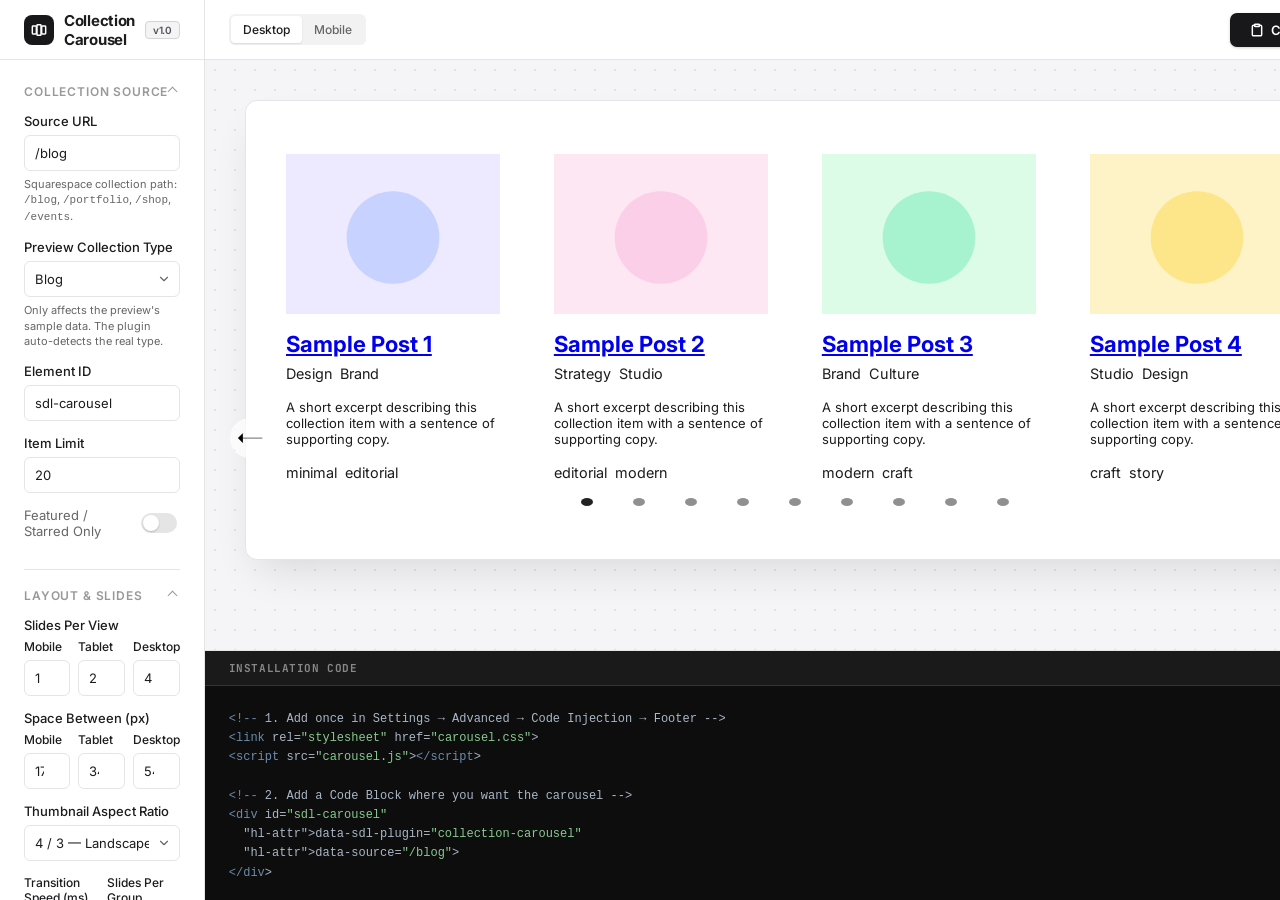
==== commit 2a40de79: "Phase 1: fix categories/tags rendering + meta positioning, styling, scrollbar - Fix bug where catego" ====
--- a/config-generator.html
+++ b/config-generator.html
@@ -137,6 +137,12 @@
         .grid2 { display: grid; grid-template-columns: 1fr 1fr; gap: 10px; }
         .grid3 { display: grid; grid-template-columns: 1fr 1fr 1fr; gap: 8px; }
         .grid2 label, .grid3 label { font-size: 12px; }
+
+        .meta-block { border: 1px solid var(--border-light); border-radius: var(--radius-md); padding: 12px; margin-bottom: 12px; }
+        .meta-block .toggle-row:first-child { margin-bottom: 0; }
+        .meta-detail { margin-top: 12px; padding-top: 12px; border-top: 1px dashed var(--border-light); }
+        .meta-detail.hidden { display: none; }
+        .pill-style { margin-top: 4px; }
 
         .toggle-row {
             display: flex; align-items: center; justify-content: space-between;
@@ -520,7 +526,18 @@
                 <div class="group-header" onclick="togGroup(this)">Interaction</div>
                 <div class="group-body">
                     <div class="toggle-row"><label>Free Mode (momentum scroll)</label><input type="checkbox" id="freeMode"></div>
-                    <div class="toggle-row"><label>Mousewheel Scroll</label><input type="checkbox" id="mousewheel"></div>
+                    <div class="toggle-row"><label>Mousewheel / Trackpad Scroll</label><input type="checkbox" id="mousewheel"></div>
+                    <div class="helper-text" style="margin-top:-4px;margin-bottom:12px;">Keyboard arrow-key navigation is always on (when the carousel is in view).</div>
+                    <div class="toggle-row"><label>Draggable Scrollbar</label><input type="checkbox" id="scrollbar"></div>
+                    <div class="toggle-row" id="scrollbarDragRow" style="display:none;"><label>Scrollbar Is Draggable</label><input type="checkbox" id="scrollbarDraggable" checked></div>
+                    <div class="color-row" id="scrollbarStyleRow" style="display:none;">
+                        <div class="color-chip"><span class="color-label">Track Color</span><input type="color" id="scrollbarTrackColor" value="#e7e7e7"></div>
+                        <div class="color-chip"><span class="color-label">Handle Color</span><input type="color" id="scrollbarDragColor" value="#222222"></div>
+                        <div class="control-row grid2" style="margin:0;">
+                            <div><label>Track Height (px)</label><input type="number" id="scrollbarSize" value="4" min="1"></div>
+                            <div><label>Radius (px)</label><input type="number" id="scrollbarRadius" value="10" min="0"></div>
+                        </div>
+                    </div>
                 </div>
             </div>
 
@@ -532,29 +549,88 @@
                     <div class="toggle-row"><label>Title</label><input type="checkbox" id="title" checked></div>
                     <div class="toggle-row"><label>Excerpt</label><input type="checkbox" id="excerpt" checked></div>
                     <div class="toggle-row"><label>Price (Shop)</label><input type="checkbox" id="price" checked></div>
-                    <div class="toggle-row"><label>Event Dates (Events)</label><input type="checkbox" id="eventDates" checked></div>
-                    <div class="toggle-row"><label>Categories</label><input type="checkbox" id="categories" checked></div>
-                    <div class="toggle-row"><label>Tags</label><input type="checkbox" id="tags" checked></div>
                     <div class="toggle-row"><label>Clickthrough Links</label><input type="checkbox" id="clickthrough" checked></div>
                     <div class="toggle-row"><label>Open In New Window</label><input type="checkbox" id="newWindow"></div>
                 </div>
             </div>
 
-            <!-- METADATA -->
+            <!-- CATEGORIES, TAGS & DATES -->
             <div class="group">
-                <div class="group-header" onclick="togGroup(this)">Metadata</div>
+                <div class="group-header" onclick="togGroup(this)">Categories, Tags & Dates</div>
                 <div class="group-body">
-                    <div class="helper-text" style="margin-top:0;margin-bottom:12px;">Comma-separated fields: <code>publisheddate</code>, <code>author</code>, <code>categories</code>, <code>tags</code>.</div>
-                    <div class="control-row"><label>Above Title</label><input type="text" id="metadataAboveTitle" placeholder="publisheddate, author"></div>
-                    <div class="control-row"><label>Below Title</label><input type="text" id="metadataBelowTitle" placeholder="categories"></div>
-                    <div class="control-row"><label>Below Excerpt</label><input type="text" id="metadataBelowExcerpt" placeholder="tags"></div>
-                    <div class="control-row grid3">
+                    <div class="helper-text" style="margin-top:0;margin-bottom:14px;">Toggle each element on, choose where it appears, and style it. Positions include overlays on the image.</div>
+
+                    <!-- Categories -->
+                    <div class="meta-block">
+                        <div class="toggle-row"><label style="font-weight:600;color:var(--text-main)">Categories</label><input type="checkbox" id="categories" checked></div>
+                        <div class="meta-detail" id="categoriesDetail">
+                            <div class="control-row"><label>Position</label><select id="categoriesPosition" class="pos-select"></select></div>
+                            <div class="toggle-row"><label>Pill / badge style</label><input type="checkbox" id="categoriesPill"></div>
+                            <div class="pill-style" id="categoriesPillStyle" style="display:none;">
+                                <div class="control-row grid2"><div><label>Border (px)</label><input type="number" id="categoriesBorderWidth" value="0" min="0"></div><div><label>Radius (px)</label><input type="number" id="categoriesRadius" value="4" min="0"></div></div>
+                                <div class="color-row">
+                                    <div class="color-chip"><span class="color-label">Background</span><input type="color" id="categoriesBg" value="#f0f0f0"></div>
+                                    <div class="color-chip"><span class="color-label">Border Color</span><input type="color" id="categoriesBorderColor" value="#cccccc"></div>
+                                </div>
+                            </div>
+                            <div class="toggle-row"><label>Link Categories</label><input type="checkbox" id="metadataCategoryLinks"></div>
+                        </div>
+                    </div>
+
+                    <!-- Tags -->
+                    <div class="meta-block">
+                        <div class="toggle-row"><label style="font-weight:600;color:var(--text-main)">Tags</label><input type="checkbox" id="tags" checked></div>
+                        <div class="meta-detail" id="tagsDetail">
+                            <div class="control-row"><label>Position</label><select id="tagsPosition" class="pos-select"></select></div>
+                            <div class="toggle-row"><label>Pill / badge style</label><input type="checkbox" id="tagsPill"></div>
+                            <div class="pill-style" id="tagsPillStyle" style="display:none;">
+                                <div class="control-row grid2"><div><label>Border (px)</label><input type="number" id="tagsBorderWidth" value="0" min="0"></div><div><label>Radius (px)</label><input type="number" id="tagsRadius" value="4" min="0"></div></div>
+                                <div class="color-row">
+                                    <div class="color-chip"><span class="color-label">Background</span><input type="color" id="tagsBg" value="#f0f0f0"></div>
+                                    <div class="color-chip"><span class="color-label">Border Color</span><input type="color" id="tagsBorderColor" value="#cccccc"></div>
+                                </div>
+                            </div>
+                            <div class="toggle-row"><label>Link Tags</label><input type="checkbox" id="metadataTagLinks"></div>
+                        </div>
+                    </div>
+
+                    <!-- Event Dates -->
+                    <div class="meta-block">
+                        <div class="toggle-row"><label style="font-weight:600;color:var(--text-main)">Event Dates <span style="font-weight:400;color:var(--text-tertiary)">(Events)</span></label><input type="checkbox" id="eventDates" checked></div>
+                        <div class="meta-detail" id="eventDatesDetail">
+                            <div class="control-row"><label>Position</label><select id="eventDatesPosition" class="pos-select"></select></div>
+                            <div class="toggle-row"><label>Pill / badge style</label><input type="checkbox" id="eventDatesPill"></div>
+                            <div class="pill-style" id="eventDatesPillStyle" style="display:none;">
+                                <div class="control-row grid2"><div><label>Border (px)</label><input type="number" id="eventDatesBorderWidth" value="0" min="0"></div><div><label>Radius (px)</label><input type="number" id="eventDatesRadius" value="4" min="0"></div></div>
+                                <div class="color-row">
+                                    <div class="color-chip"><span class="color-label">Background</span><input type="color" id="eventDatesBg" value="#f0f0f0"></div>
+                                    <div class="color-chip"><span class="color-label">Border Color</span><input type="color" id="eventDatesBorderColor" value="#cccccc"></div>
+                                </div>
+                            </div>
+                        </div>
+                    </div>
+
+                    <!-- Published Date -->
+                    <div class="meta-block">
+                        <div class="toggle-row"><label style="font-weight:600;color:var(--text-main)">Published Date</label><input type="checkbox" id="date"></div>
+                        <div class="meta-detail" id="dateDetail">
+                            <div class="control-row"><label>Position</label><select id="datePosition" class="pos-select"></select></div>
+                        </div>
+                    </div>
+
+                    <!-- Author -->
+                    <div class="meta-block">
+                        <div class="toggle-row"><label style="font-weight:600;color:var(--text-main)">Author <span style="font-weight:400;color:var(--text-tertiary)">(Blog)</span></label><input type="checkbox" id="author"></div>
+                        <div class="meta-detail" id="authorDetail">
+                            <div class="control-row"><label>Position</label><select id="authorPosition" class="pos-select"></select></div>
+                        </div>
+                    </div>
+
+                    <div class="control-row grid3" style="margin-top:6px;">
                         <div><label>Meta delim</label><input type="text" id="metadataDelimiter" value="|"></div>
                         <div><label>Cat delim</label><input type="text" id="categoriesDelimiter" value=", "></div>
                         <div><label>Tag delim</label><input type="text" id="tagsDelimiter" value=", "></div>
                     </div>
-                    <div class="toggle-row"><label>Link Categories</label><input type="checkbox" id="metadataCategoryLinks"></div>
-                    <div class="toggle-row"><label>Link Tags</label><input type="checkbox" id="metadataTagLinks"></div>
                 </div>
             </div>
 
@@ -631,14 +707,24 @@
           navigation: true, navigationLayout: "overlay",
           pagination: true, paginationType: "bullets", dynamicBullets: false, dynamicMainBullets: 8,
           effect: "", coverflowRotate: 50, coverflowScale: 0.85, coverflowSlideShadows: false,
-          freeMode: false, mousewheel: false,
+          freeMode: false, mousewheel: false, scrollbar: false,
           thumbnail: true, title: true, excerpt: true, price: true, eventDates: true,
-          categories: true, tags: true, clickthrough: true, newWindow: false,
-          metadataAboveTitle: "", metadataBelowTitle: "", metadataBelowExcerpt: "",
+          categories: true, tags: true, date: false, author: false,
+          categoriesPosition: "below-title", tagsPosition: "below-excerpt", eventDatesPosition: "below-title",
+          datePosition: "above-title", authorPosition: "above-title",
+          clickthrough: true, newWindow: false,
           metadataDelimiter: "|", categoriesDelimiter: ", ", tagsDelimiter: ", ",
           metadataCategoryLinks: false, metadataTagLinks: false,
           cacheDuration: 0, sdlPopups: false
         };
+        const POSITIONS = [
+          ["above-title", "Above title"],
+          ["below-title", "Below title"],
+          ["below-excerpt", "Below excerpt"],
+          ["overlay-top-left", "Overlay — top left"],
+          ["overlay-top-right", "Overlay — top right"],
+          ["none", "Hidden"],
+        ];
 
         const val = id => document.getElementById(id).value;
         const num = id => parseFloat(document.getElementById(id).value) || 0;
@@ -675,25 +761,18 @@
         let autoplayTimer = null;
         const host = document.getElementById("previewFrame");
 
-        function metaField(name, item) {
-          name = name.trim().toLowerCase();
-          if (!name) return null;
-          if (name === "publisheddate" || name === "publishdate" || name === "date")
-            return `<div class="published-on metadata"><p>${item.date}</p></div>`;
-          if (name === "author") return `<div class="author metadata"><p>${item.author}</p></div>`;
+        function metaNode(name, item, cfg) {
           if (name === "categories")
-            return `<div class="categories metadata"><ul>${item.categories.map(c=>`<li><span class="category" rel="category">${c}</span></li>`).join(" ")}</ul></div>`;
+            return `<div class="categories metadata meta-item meta-categories"><ul>${item.categories.map(c=>`<li><span class="category" rel="category">${cfg.metadataCategoryLinks?`<a href="#">${c}</a>`:c}</span></li>`).join(" ")}</ul></div>`;
           if (name === "tags")
-            return `<div class="tags metadata"><ul>${item.tags.map(t=>`<li><span class="tag" rel="tag">${t}</span></li>`).join(" ")}</ul></div>`;
-          return null;
-        }
-        function metaGroup(csv, item, cls, delim) {
-          const fields = (csv || "").split(",").map(s=>s.trim()).filter(Boolean);
-          if (!fields.length) return "";
-          const parts = fields.map(f => metaField(f, item)).filter(Boolean);
-          if (!parts.length) return "";
-          const joined = parts.join(`<span class="metadata-delimiter metadata">${delim}</span>`);
-          return `<div class="${cls} metadata-group">${joined}</div>`;
+            return `<div class="tags metadata meta-item meta-tags"><ul>${item.tags.map(t=>`<li><span class="tag" rel="tag">${cfg.metadataTagLinks?`<a href="#">${t}</a>`:t}</span></li>`).join(" ")}</ul></div>`;
+          if (name === "eventDates")
+            return `<div class="content-event-dates meta-item meta-event-dates"><p class="event-dates">${item.date} · 7:00 PM</p></div>`;
+          if (name === "date")
+            return `<div class="published-on metadata meta-item meta-date"><p>${item.date}</p></div>`;
+          if (name === "author")
+            return `<div class="author metadata meta-item meta-author"><p>${item.author}</p></div>`;
+          return "";
         }
 
         function render() {
@@ -710,21 +789,37 @@
           const items = buildMock(type, Math.min(cfg.limit, 12));
 
           const slidesHTML = items.map(item => {
+            // Bucket meta elements by position (mirrors carousel.js buildStructure)
+            const buckets = { "above-title": [], "below-title": [], "below-excerpt": [], "overlay-top-left": [], "overlay-top-right": [] };
+            const place = (enabled, name, pos) => {
+              if (!enabled || !pos || pos === "none" || !buckets[pos]) return;
+              if (pos.startsWith("overlay") && !cfg.thumbnail) return;
+              buckets[pos].push(metaNode(name, item, cfg));
+            };
+            place(cfg.categories, "categories", cfg.categoriesPosition);
+            place(cfg.tags, "tags", cfg.tagsPosition);
+            place(cfg.eventDates && type === "event", "eventDates", cfg.eventDatesPosition);
+            place(cfg.date, "date", cfg.datePosition);
+            place(cfg.author, "author", cfg.authorPosition);
+
+            const grp = (arr, cls) => arr.length ? `<div class="${cls} metadata-group">${arr.join(`<span class="metadata-delimiter metadata">${cfg.metadataDelimiter}</span>`)}</div>` : "";
+            const ov = (arr, cls) => arr.length ? `<div class="metadata-overlay ${cls}">${arr.join("")}</div>` : "";
+            const above = grp(buckets["above-title"], "content-metadata-above-title");
+            const belowT = grp(buckets["below-title"], "content-metadata-below-title");
+            const belowE = grp(buckets["below-excerpt"], "content-metadata-below-excerpt");
+            const overlays = ov(buckets["overlay-top-left"], "metadata-overlay-top-left") + ov(buckets["overlay-top-right"], "metadata-overlay-top-right");
+
             let thumb = "";
             if (cfg.thumbnail) {
               const img = `<img src="${item.img}" alt="${item.title}" style="object-fit:cover">`;
-              thumb = `<div class="slide-thumbnail">${img}${cfg.clickthrough ? '<a class="slide-thumbnail-link" href="#"></a>' : ""}</div>`;
+              thumb = `<div class="slide-thumbnail">${img}${cfg.clickthrough ? '<a class="slide-thumbnail-link" href="#"></a>' : ""}${overlays}</div>`;
             }
             const titleHTML = cfg.title ? `<div class="content-title"><h3>${cfg.clickthrough ? `<a href="#">${item.title}</a>` : item.title}</h3></div>` : "";
             const excerptHTML = (cfg.excerpt) ? `<div class="content-excerpt">${item.excerpt}</div>` : "";
             const priceHTML = (cfg.price && type === "products") ? `<div class="content-price"><p class="price">${item.price}</p></div>` : "";
-            const datesHTML = (cfg.eventDates && type === "event") ? `<div class="content-event-dates"><p class="event-dates">${item.date} · 7:00 PM</p></div>` : "";
-            const above = metaGroup(cfg.metadataAboveTitle, item, "content-metadata-above-title", cfg.metadataDelimiter);
-            const belowT = metaGroup(cfg.metadataBelowTitle, item, "content-metadata-below-title", cfg.metadataDelimiter);
-            const belowE = metaGroup(cfg.metadataBelowExcerpt, item, "content-metadata-below-excerpt", cfg.metadataDelimiter);
-
-            const order = ["metadataAboveTitle","title","metadataBelowTitle","price","eventDates","excerpt","metadataBelowExcerpt"];
-            const pieces = { metadataAboveTitle: above, title: titleHTML, metadataBelowTitle: belowT, price: priceHTML, eventDates: datesHTML, excerpt: excerptHTML, metadataBelowExcerpt: belowE };
+
+            const order = ["metadataAboveTitle","title","metadataBelowTitle","price","excerpt","metadataBelowExcerpt"];
+            const pieces = { metadataAboveTitle: above, title: titleHTML, metadataBelowTitle: belowT, price: priceHTML, excerpt: excerptHTML, metadataBelowExcerpt: belowE };
             const content = `<div class="slide-content">${order.map(k=>pieces[k]||"").join("")}</div>`;
             return `<div class="swiper-slide collection-carousel-slide">${thumb}${content}</div>`;
           }).join("");
@@ -739,11 +834,13 @@
             </div>`;
           }
           let pagHTML = cfg.pagination ? `<div class="collection-carousel-pagination"><div class="pagination-wrapper"></div></div>` : "";
+          let scrollbarHTML = cfg.scrollbar ? `<div class="collection-carousel-scrollbar"><div class="swiper-scrollbar-drag"></div></div>` : "";
 
           host.innerHTML = `<div id="previewHost" data-sdl-plugin="collection-carousel" data-navigation-layout="${cfg.navigation ? cfg.navigationLayout : ''}">
             ${navHTML}
             <div class="swiper collection-carousel"><div class="swiper-wrapper">${slidesHTML}</div></div>
             ${pagHTML}
+            ${scrollbarHTML}
           </div>`;
 
           const root = document.getElementById("previewHost");
@@ -808,10 +905,68 @@
             };
           }
 
+          // scrollbar: reflect scroll position + draggable handle
+          const sb = root.querySelector(".collection-carousel-scrollbar");
+          if (sb) {
+            const drag = sb.querySelector(".swiper-scrollbar-drag");
+            const maxScroll = () => Math.max(1, wrapper.scrollWidth - wrapper.clientWidth);
+            const ratio = () => Math.min(1, wrapper.clientWidth / wrapper.scrollWidth);
+            const sync = () => {
+              const w = ratio() * 100;
+              drag.style.width = w + "%";
+              const avail = sb.clientWidth - drag.clientWidth;
+              drag.style.transform = `translateX(${(wrapper.scrollLeft / maxScroll()) * avail}px)`;
+            };
+            sync();
+            wrapper.addEventListener("scroll", sync);
+            if (cfg.scrollbarDraggable) {
+              let dragging = false;
+              const onMove = e => {
+                if (!dragging) return;
+                const rect = sb.getBoundingClientRect();
+                const x = (e.touches ? e.touches[0].clientX : e.clientX) - rect.left;
+                const pct = Math.min(1, Math.max(0, x / rect.width));
+                wrapper.scrollLeft = pct * maxScroll();
+              };
+              const start = e => { dragging = true; onMove(e); e.preventDefault(); };
+              const stop = () => { dragging = false; };
+              sb.addEventListener("mousedown", start);
+              window.addEventListener("mousemove", onMove);
+              window.addEventListener("mouseup", stop);
+              sb.addEventListener("touchstart", start, { passive: false });
+              window.addEventListener("touchmove", onMove, { passive: false });
+              window.addEventListener("touchend", stop);
+            }
+          }
+
           if (cfg.autoplay > 0) {
             let delay = cfg.autoplay; if (delay < 10) delay *= 1000; delay = Math.max(500, delay);
             autoplayTimer = setInterval(slideNext, delay);
           }
+        }
+
+        // Shared meta/scrollbar CSS-var entries (used by preview + code-gen)
+        function metaStyleEntries(c) {
+          const e = [];
+          const pill = (on, prefix, bg, bw, bc, r) => {
+            if (!on) return;
+            e.push([`--sdl-cc-${prefix}-background-color`, bg]);
+            e.push([`--sdl-cc-${prefix}-border-width`, bw + "px"]);
+            e.push([`--sdl-cc-${prefix}-border-style`, "solid"]);
+            e.push([`--sdl-cc-${prefix}-border-color`, bc]);
+            e.push([`--sdl-cc-${prefix}-border-radius`, r + "px"]);
+            e.push([`--sdl-cc-${prefix}-padding`, "3px 8px"]);
+          };
+          pill(c.categoriesPill, "category", c.categoriesBg, c.categoriesBorderWidth, c.categoriesBorderColor, c.categoriesRadius);
+          pill(c.tagsPill, "tag", c.tagsBg, c.tagsBorderWidth, c.tagsBorderColor, c.tagsRadius);
+          pill(c.eventDatesPill, "event-dates", c.eventDatesBg, c.eventDatesBorderWidth, c.eventDatesBorderColor, c.eventDatesRadius);
+          if (c.scrollbar) {
+            if (c.scrollbarTrackColor !== "#e7e7e7") e.push(["--sdl-cc-scrollbar-track-color", c.scrollbarTrackColor]);
+            if (c.scrollbarDragColor !== "#222222") e.push(["--sdl-cc-scrollbar-drag-color", c.scrollbarDragColor]);
+            if (c.scrollbarSize !== 4) e.push(["--sdl-cc-scrollbar-size", c.scrollbarSize + "px"]);
+            if (c.scrollbarRadius !== 10) e.push(["--sdl-cc-scrollbar-radius", c.scrollbarRadius + "px"]);
+          }
+          return e;
         }
 
         function applyStyleVars(root, cfg) {
@@ -827,6 +982,25 @@
           set("--sdl-cc-inactive-bullet-color", cfg.activeBullet);
           set("--sdl-cc-title-color", cfg.titleColor);
           set("--sdl-cc-excerpt-color", cfg.excerptColor);
+          // scrollbar uses its own defaults; only override when scrollbar is on
+          if (cfg.scrollbar) {
+            set("--sdl-cc-scrollbar-track-color", cfg.scrollbarTrackColor);
+            set("--sdl-cc-scrollbar-drag-color", cfg.scrollbarDragColor);
+            set("--sdl-cc-scrollbar-size", cfg.scrollbarSize + "px");
+            set("--sdl-cc-scrollbar-radius", cfg.scrollbarRadius + "px");
+          }
+          // pill styling for categories / tags / event dates
+          const pill = (on, prefix, bg, bw, bc, r) => {
+            if (!on) return;
+            set(`--sdl-cc-${prefix}-background-color`, bg);
+            set(`--sdl-cc-${prefix}-border-width`, bw + "px");
+            set(`--sdl-cc-${prefix}-border-color`, bc);
+            set(`--sdl-cc-${prefix}-border-radius`, r + "px");
+            set(`--sdl-cc-${prefix}-padding`, "3px 8px");
+          };
+          pill(cfg.categoriesPill, "category", cfg.categoriesBg, cfg.categoriesBorderWidth, cfg.categoriesBorderColor, cfg.categoriesRadius);
+          pill(cfg.tagsPill, "tag", cfg.tagsBg, cfg.tagsBorderWidth, cfg.tagsBorderColor, cfg.tagsRadius);
+          pill(cfg.eventDatesPill, "event-dates", cfg.eventDatesBg, cfg.eventDatesBorderWidth, cfg.eventDatesBorderColor, cfg.eventDatesRadius);
         }
 
         /* ----------------------------- read config -------------------------- */
@@ -850,10 +1024,18 @@
             dynamicBullets: chk("dynamicBullets"), dynamicMainBullets: num("dynamicMainBullets"),
             effect: val("effect"), coverflowRotate: num("coverflowRotate"), coverflowScale: num("coverflowScale"), coverflowSlideShadows: chk("coverflowSlideShadows"),
             freeMode: chk("freeMode"), mousewheel: chk("mousewheel"),
+            scrollbar: chk("scrollbar"), scrollbarDraggable: chk("scrollbarDraggable"),
+            scrollbarTrackColor: val("scrollbarTrackColor"), scrollbarDragColor: val("scrollbarDragColor"),
+            scrollbarSize: num("scrollbarSize"), scrollbarRadius: num("scrollbarRadius"),
             thumbnail: chk("thumbnail"), title: chk("title"), excerpt: chk("excerpt"), price: chk("price"),
             eventDates: chk("eventDates"), categories: chk("categories"), tags: chk("tags"),
+            date: chk("date"), author: chk("author"),
+            categoriesPosition: val("categoriesPosition"), tagsPosition: val("tagsPosition"), eventDatesPosition: val("eventDatesPosition"),
+            datePosition: val("datePosition"), authorPosition: val("authorPosition"),
+            categoriesPill: chk("categoriesPill"), categoriesBg: val("categoriesBg"), categoriesBorderWidth: num("categoriesBorderWidth"), categoriesBorderColor: val("categoriesBorderColor"), categoriesRadius: num("categoriesRadius"),
+            tagsPill: chk("tagsPill"), tagsBg: val("tagsBg"), tagsBorderWidth: num("tagsBorderWidth"), tagsBorderColor: val("tagsBorderColor"), tagsRadius: num("tagsRadius"),
+            eventDatesPill: chk("eventDatesPill"), eventDatesBg: val("eventDatesBg"), eventDatesBorderWidth: num("eventDatesBorderWidth"), eventDatesBorderColor: val("eventDatesBorderColor"), eventDatesRadius: num("eventDatesRadius"),
             clickthrough: chk("clickthrough"), newWindow: chk("newWindow"),
-            metadataAboveTitle: val("metadataAboveTitle"), metadataBelowTitle: val("metadataBelowTitle"), metadataBelowExcerpt: val("metadataBelowExcerpt"),
             metadataDelimiter: val("metadataDelimiter"), categoriesDelimiter: val("categoriesDelimiter"), tagsDelimiter: val("tagsDelimiter"),
             metadataCategoryLinks: chk("metadataCategoryLinks"), metadataTagLinks: chk("metadataTagLinks"),
             cacheDuration: num("cacheDuration"), sdlPopups: chk("sdlPopups"),
@@ -910,20 +1092,28 @@
 
           add(c.freeMode, "free-mode", "true");
           add(c.mousewheel && !c.freeMode, "mousewheel", "true");
+          add(c.scrollbar, "scrollbar", "true");
+          add(c.scrollbar && !c.scrollbarDraggable, "scrollbar-draggable", "false");
 
           add(!c.thumbnail, "thumbnail", "false");
           add(!c.title, "title", "false");
           add(!c.excerpt, "excerpt", "false");
           add(!c.price, "price", "false");
-          add(!c.eventDates, "event-dates", "false");
-          add(!c.categories, "categories", "false");
-          add(!c.tags, "tags", "false");
           add(!c.clickthrough, "clickthrough", "false");
           add(c.newWindow, "new-window", "true");
 
-          add(!!c.metadataAboveTitle.trim(), "metadata-above-title", c.metadataAboveTitle);
-          add(!!c.metadataBelowTitle.trim(), "metadata-below-title", c.metadataBelowTitle);
-          add(!!c.metadataBelowExcerpt.trim(), "metadata-below-excerpt", c.metadataBelowExcerpt);
+          // Meta elements: toggles + positions
+          add(!c.categories, "categories", "false");
+          add(c.categories && c.categoriesPosition !== DEFAULTS.categoriesPosition, "categories-position", c.categoriesPosition);
+          add(!c.tags, "tags", "false");
+          add(c.tags && c.tagsPosition !== DEFAULTS.tagsPosition, "tags-position", c.tagsPosition);
+          add(!c.eventDates, "event-dates", "false");
+          add(c.eventDates && c.eventDatesPosition !== DEFAULTS.eventDatesPosition, "event-dates-position", c.eventDatesPosition);
+          add(c.date, "date", "true");
+          add(c.date && c.datePosition !== DEFAULTS.datePosition, "date-position", c.datePosition);
+          add(c.author, "author", "true");
+          add(c.author && c.authorPosition !== DEFAULTS.authorPosition, "author-position", c.authorPosition);
+
           add(c.metadataDelimiter !== DEFAULTS.metadataDelimiter, "metadata-delimiter", c.metadataDelimiter);
           add(c.categoriesDelimiter !== DEFAULTS.categoriesDelimiter, "categories-delimiter", c.categoriesDelimiter);
           add(c.tagsDelimiter !== DEFAULTS.tagsDelimiter, "tags-delimiter", c.tagsDelimiter);
@@ -944,6 +1134,7 @@
           if (c.activeBullet !== "#222222") { vars.push(`  --sdl-cc-active-bullet-color: ${c.activeBullet};`); vars.push(`  --sdl-cc-inactive-bullet-color: ${c.activeBullet};`); }
           if (c.titleColor !== "#1a1a1a") vars.push(`  --sdl-cc-title-color: ${c.titleColor};`);
           if (c.excerptColor !== "#666666") vars.push(`  --sdl-cc-excerpt-color: ${c.excerptColor};`);
+          metaStyleEntries(c).forEach(([k, v]) => vars.push(`  ${k}: ${v};`));
 
           const styleBlock = vars.length ? `<style>\n#${c.elId} {\n${vars.join("\n")}\n}\n</style>\n` : "";
 
@@ -972,6 +1163,16 @@
           }).join("\n");
         }
 
+        /* ------------------------- position selects ------------------------- */
+        function initPositionSelects() {
+          const defaults = { categoriesPosition: "below-title", tagsPosition: "below-excerpt", eventDatesPosition: "below-title", datePosition: "above-title", authorPosition: "above-title" };
+          Object.keys(defaults).forEach(id => {
+            const sel = document.getElementById(id);
+            sel.innerHTML = POSITIONS.map(([v, l]) => `<option value="${v}">${l}</option>`).join("");
+            sel.value = defaults[id];
+          });
+        }
+
         /* ----------------------------- conditional rows --------------------- */
         function syncRows() {
           document.getElementById("eventsRow").style.display = val("collectionType") === "event" ? "block" : "none";
@@ -979,6 +1180,19 @@
           document.getElementById("dynBulletsRow").style.display = (chk("pagination") && val("paginationType") === "bullets") ? "flex" : "none";
           document.getElementById("dynMainRow").style.display = (chk("pagination") && val("paginationType") === "bullets" && chk("dynamicBullets")) ? "block" : "none";
           document.getElementById("coverflowOpts").style.display = val("effect") === "coverflow" ? "block" : "none";
+
+          // meta element details + pill style blocks
+          [["categories", "categoriesDetail"], ["tags", "tagsDetail"], ["eventDates", "eventDatesDetail"], ["date", "dateDetail"], ["author", "authorDetail"]].forEach(([t, d]) => {
+            document.getElementById(d).style.display = chk(t) ? "block" : "none";
+          });
+          ["categories", "tags", "eventDates"].forEach(p => {
+            document.getElementById(p + "PillStyle").style.display = chk(p + "Pill") ? "block" : "none";
+          });
+
+          // scrollbar style rows
+          const sbOn = chk("scrollbar");
+          document.getElementById("scrollbarDragRow").style.display = sbOn ? "flex" : "none";
+          document.getElementById("scrollbarStyleRow").style.display = sbOn ? "flex" : "none";
         }
 
         /* ------------------------------- update ----------------------------- */
@@ -1014,6 +1228,7 @@
           });
         };
 
+        initPositionSelects();
         updateAll();
       } catch (err) {
         document.body.innerHTML = '<div style="padding:40px;font-family:monospace"><h1>Config error</h1><pre>' + err.message + "\n" + err.stack + "</pre></div>";
--- a/carousel.css
+++ b/carousel.css
@@ -1003,6 +1003,13 @@
     var(--paragraph-font-size, 1rem)
   );
   color: var(--sdl-cc-event-dates-color, var(--paragraphMediumColor));
+  display: inline-block;
+  background-color: var(--sdl-cc-event-dates-background-color, transparent);
+  border-radius: var(--sdl-cc-event-dates-border-radius, 0);
+  border-width: var(--sdl-cc-event-dates-border-width, 0);
+  border-style: var(--sdl-cc-event-dates-border-style, solid);
+  border-color: var(--sdl-cc-event-dates-border-color, transparent);
+  padding: var(--sdl-cc-event-dates-padding, 0);
 }
 
 /*Excerpt*/
@@ -1034,6 +1041,55 @@
   flex-wrap: wrap;
   align-items: center;
   gap: 0 var(--metadata-gap, 8px);
+}
+
+/* Overlay metadata (sits over the thumbnail image) */
+[data-sdl-plugin="collection-carousel"] .metadata-overlay {
+  position: absolute;
+  top: var(--sdl-cc-overlay-offset, 12px);
+  z-index: 2;
+  display: flex;
+  flex-direction: column;
+  gap: var(--sdl-cc-overlay-gap, 6px);
+  max-width: calc(100% - 24px);
+  pointer-events: none;
+}
+[data-sdl-plugin="collection-carousel"] .metadata-overlay > * {
+  pointer-events: auto;
+  margin: 0;
+}
+[data-sdl-plugin="collection-carousel"] .metadata-overlay-top-left {
+  left: var(--sdl-cc-overlay-offset, 12px);
+  align-items: flex-start;
+}
+[data-sdl-plugin="collection-carousel"] .metadata-overlay-top-right {
+  right: var(--sdl-cc-overlay-offset, 12px);
+  align-items: flex-end;
+  text-align: right;
+}
+
+/* Draggable scrollbar (off by default) */
+[data-sdl-plugin="collection-carousel"] .collection-carousel-scrollbar {
+  position: relative;
+  height: var(--sdl-cc-scrollbar-size, 4px);
+  width: var(--sdl-cc-scrollbar-width, 100%);
+  max-width: var(--sdl-cc-scrollbar-max-width, 100%);
+  margin: var(--sdl-cc-scrollbar-top-padding, 20px) auto 0;
+  background: var(--sdl-cc-scrollbar-track-color, rgba(0, 0, 0, 0.1));
+  border-radius: var(--sdl-cc-scrollbar-radius, 10px);
+  cursor: pointer;
+}
+[data-sdl-plugin="collection-carousel"]
+  .collection-carousel-scrollbar
+  .swiper-scrollbar-drag {
+  position: relative;
+  height: 100%;
+  width: 100%;
+  left: 0;
+  top: 0;
+  background: var(--sdl-cc-scrollbar-drag-color, rgba(0, 0, 0, 0.45));
+  border-radius: var(--sdl-cc-scrollbar-radius, 10px);
+  cursor: grab;
 }
 
 /*Categories & Tags*/
--- a/carousel.css
+++ b/carousel.css
@@ -1003,6 +1003,13 @@
     var(--paragraph-font-size, 1rem)
   );
   color: var(--sdl-cc-event-dates-color, var(--paragraphMediumColor));
+  display: inline-block;
+  background-color: var(--sdl-cc-event-dates-background-color, transparent);
+  border-radius: var(--sdl-cc-event-dates-border-radius, 0);
+  border-width: var(--sdl-cc-event-dates-border-width, 0);
+  border-style: var(--sdl-cc-event-dates-border-style, solid);
+  border-color: var(--sdl-cc-event-dates-border-color, transparent);
+  padding: var(--sdl-cc-event-dates-padding, 0);
 }
 
 /*Excerpt*/
@@ -1034,6 +1041,55 @@
   flex-wrap: wrap;
   align-items: center;
   gap: 0 var(--metadata-gap, 8px);
+}
+
+/* Overlay metadata (sits over the thumbnail image) */
+[data-sdl-plugin="collection-carousel"] .metadata-overlay {
+  position: absolute;
+  top: var(--sdl-cc-overlay-offset, 12px);
+  z-index: 2;
+  display: flex;
+  flex-direction: column;
+  gap: var(--sdl-cc-overlay-gap, 6px);
+  max-width: calc(100% - 24px);
+  pointer-events: none;
+}
+[data-sdl-plugin="collection-carousel"] .metadata-overlay > * {
+  pointer-events: auto;
+  margin: 0;
+}
+[data-sdl-plugin="collection-carousel"] .metadata-overlay-top-left {
+  left: var(--sdl-cc-overlay-offset, 12px);
+  align-items: flex-start;
+}
+[data-sdl-plugin="collection-carousel"] .metadata-overlay-top-right {
+  right: var(--sdl-cc-overlay-offset, 12px);
+  align-items: flex-end;
+  text-align: right;
+}
+
+/* Draggable scrollbar (off by default) */
+[data-sdl-plugin="collection-carousel"] .collection-carousel-scrollbar {
+  position: relative;
+  height: var(--sdl-cc-scrollbar-size, 4px);
+  width: var(--sdl-cc-scrollbar-width, 100%);
+  max-width: var(--sdl-cc-scrollbar-max-width, 100%);
+  margin: var(--sdl-cc-scrollbar-top-padding, 20px) auto 0;
+  background: var(--sdl-cc-scrollbar-track-color, rgba(0, 0, 0, 0.1));
+  border-radius: var(--sdl-cc-scrollbar-radius, 10px);
+  cursor: pointer;
+}
+[data-sdl-plugin="collection-carousel"]
+  .collection-carousel-scrollbar
+  .swiper-scrollbar-drag {
+  position: relative;
+  height: 100%;
+  width: 100%;
+  left: 0;
+  top: 0;
+  background: var(--sdl-cc-scrollbar-drag-color, rgba(0, 0, 0, 0.45));
+  border-radius: var(--sdl-cc-scrollbar-radius, 10px);
+  cursor: grab;
 }
 
 /*Categories & Tags*/
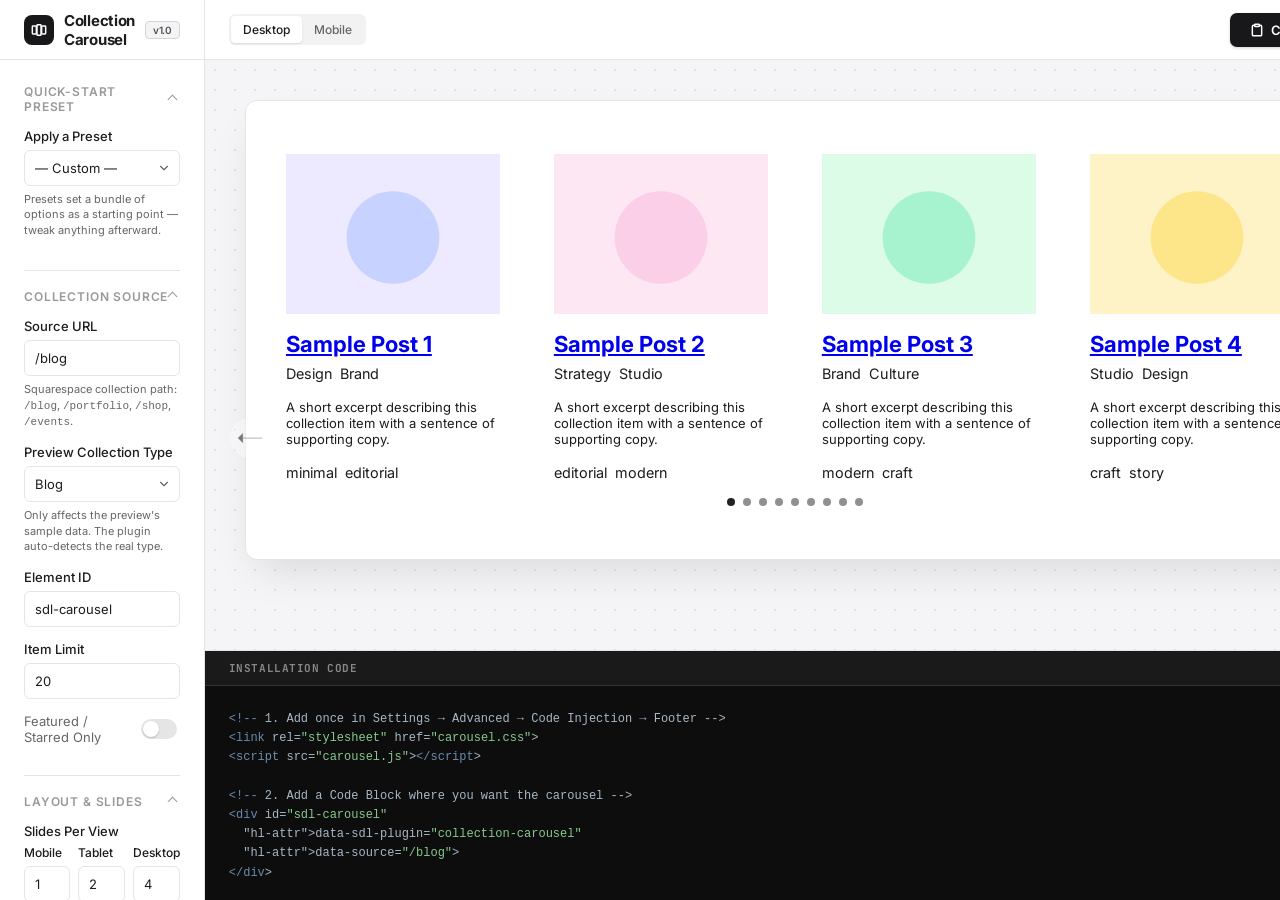
==== commit f155cab2: "Phase 2: continuous autoplay, card layouts, buttons, real-Swiper preview - Autoplay: new continuous " ====
--- a/config-generator.html
+++ b/config-generator.html
@@ -293,31 +293,11 @@
             body.tab-code .code-drawer { flex: 1; height: auto; }
         }
 
-        /* -------------------------------------------------------------
-           PREVIEW-ONLY overrides: make the mock carousel scroll without
-           the Swiper engine. carousel.css supplies all visual styling.
-        ------------------------------------------------------------- */
+        /* The preview runs the REAL Swiper engine so every effect/layout is faithful. */
         #previewHost { width: 100%; }
-        #previewHost .swiper { overflow: hidden; }
-        #previewHost .swiper-wrapper {
-            overflow-x: auto; scroll-snap-type: x mandatory; scroll-behavior: smooth;
-            -ms-overflow-style: none; scrollbar-width: none; transition: none;
-        }
-        #previewHost .swiper-wrapper::-webkit-scrollbar { display: none; }
-        #previewHost .swiper-slide { scroll-snap-align: start; flex-shrink: 0; height: auto; }
-        #previewHost .navigation-button-prev,
-        #previewHost .navigation-button-next { pointer-events: auto; }
-        #previewHost .pagination-wrapper { display: flex; gap: 6px; align-items: center; justify-content: center; }
-        #previewHost .pv-bullet {
-            width: var(--sdl-cc-bullet-size, 8px); height: var(--sdl-cc-bullet-size, 8px);
-            border-radius: 50%; background: var(--sdl-cc-inactive-bullet-color, #b9b9b9);
-            opacity: var(--sdl-cc-inactive-bullet-opacity, 0.5); cursor: pointer; border: none;
-        }
-        #previewHost .pv-bullet.active { background: var(--sdl-cc-active-bullet-color, #222); opacity: var(--sdl-cc-active-bullet-opacity, 1); }
-        #previewHost .pv-fraction { font-size: 13px; color: #555; }
-        #previewHost .pv-progress { height: 4px; width: 100%; background: rgba(0,0,0,0.12); border-radius: 4px; overflow: hidden; }
-        #previewHost .pv-progress span { display: block; height: 100%; background: var(--sdl-cc-active-bullet-color, #222); transition: width 0.2s; }
     </style>
+    <!-- Real Swiper engine for a faithful preview (carousel.css supplies all the scoped styling) -->
+    <script src="https://cdn.jsdelivr.net/npm/swiper@11/swiper-bundle.min.js"></script>
 </head>
 <body class="tab-edit">
 
@@ -351,6 +331,26 @@
         </div>
         <div class="sidebar-content">
 
+            <!-- PRESETS -->
+            <div class="group open">
+                <div class="group-header" onclick="togGroup(this)">Quick-Start Preset</div>
+                <div class="group-body">
+                    <div class="control-row">
+                        <label>Apply a Preset</label>
+                        <select id="preset">
+                            <option value="">— Custom —</option>
+                            <option value="cards">Clean Cards (premium)</option>
+                            <option value="marquee">Continuous Marquee</option>
+                            <option value="overlay">Editorial Overlay</option>
+                            <option value="sqsp-hero">Squarespace.com — Hero</option>
+                            <option value="sqsp-features">Squarespace.com — Feature Cards</option>
+                            <option value="sqsp-tools">Squarespace.com — Tool Cards</option>
+                        </select>
+                        <div class="helper-text">Presets set a bundle of options as a starting point — tweak anything afterward.</div>
+                    </div>
+                </div>
+            </div>
+
             <!-- COLLECTION SOURCE -->
             <div class="group open">
                 <div class="group-header" onclick="togGroup(this)">Collection Source</div>
@@ -441,12 +441,29 @@
                             <option value="disable-loop-when-uneven">Disable loop when uneven</option>
                         </select>
                     </div>
-                    <div class="control-row">
-                        <label>Autoplay Delay (ms — 0 = off)</label>
-                        <input type="number" id="autoplay" value="0" min="0">
-                        <div class="helper-text">Values 1–9 are multiplied by 1000. Minimum 500ms.</div>
-                    </div>
-                    <div class="toggle-row"><label>Stop Autoplay On Interaction</label><input type="checkbox" id="autoplayDisableOnInteraction"></div>
+                    <div class="toggle-row"><label>Autoplay</label><input type="checkbox" id="autoplayOn"></div>
+                    <div id="autoplayOpts" style="display:none;">
+                        <div class="control-row">
+                            <label>Autoplay Mode</label>
+                            <select id="autoplayMode">
+                                <option value="default" selected>Step (slide by slide)</option>
+                                <option value="continuous">Continuous (marquee)</option>
+                            </select>
+                        </div>
+                        <div class="control-row" id="autoplayDelayRow">
+                            <label>Delay Between Slides (ms)</label>
+                            <input type="number" id="autoplay" value="3000" min="0">
+                            <div class="helper-text">How long each slide stays before advancing.</div>
+                        </div>
+                        <div class="helper-text" id="autoplayStepRow" style="margin-bottom:12px;">Advances by <b>Slides Per Group</b> (set in Layout &amp; Slides) — default 1 at a time.</div>
+                        <div class="control-row" id="continuousSpeedRow" style="display:none;">
+                            <label>Marquee Speed (px / sec)</label>
+                            <input type="number" id="continuousSpeed" value="60" min="5">
+                            <div class="helper-text">Smooth, ticker-style continuous scroll. Higher = faster.</div>
+                        </div>
+                        <div class="toggle-row"><label>Pause On Hover</label><input type="checkbox" id="pauseOnHover" checked></div>
+                        <div class="toggle-row" id="autoplayStopRow"><label>Stop On Interaction</label><input type="checkbox" id="autoplayDisableOnInteraction"></div>
+                    </div>
                 </div>
             </div>
 
@@ -521,6 +538,52 @@
                 </div>
             </div>
 
+            <!-- CARD DESIGN -->
+            <div class="group">
+                <div class="group-header" onclick="togGroup(this)">Card Design</div>
+                <div class="group-body">
+                    <div class="control-row">
+                        <label>Card Layout</label>
+                        <select id="cardLayout">
+                            <option value="standard" selected>Standard (image top, content below)</option>
+                            <option value="premium">Premium card (background, border, radius)</option>
+                            <option value="overlay-bottom">Overlay — content bottom</option>
+                            <option value="overlay-top">Overlay — content top + button bottom</option>
+                            <option value="hero">Hero (full-bleed overlay)</option>
+                        </select>
+                    </div>
+                    <div class="pill-style" id="premiumOpts" style="display:none;">
+                        <div class="control-row grid2"><div><label>Border (px)</label><input type="number" id="cardBorderWidth" value="1" min="0"></div><div><label>Radius (px)</label><input type="number" id="cardRadius" value="14" min="0"></div></div>
+                        <div class="color-row">
+                            <div class="color-chip"><span class="color-label">Card Background</span><input type="color" id="cardBg" value="#ffffff"></div>
+                            <div class="color-chip"><span class="color-label">Border Color</span><input type="color" id="cardBorderColor" value="#e8e8e8"></div>
+                        </div>
+                    </div>
+                    <div class="helper-text" id="overlayHelp" style="display:none;">Overlay layouts place text over the image with a gradient scrim and light text. Best with categories/tags set to <b>below title</b> and an excerpt.</div>
+                </div>
+            </div>
+
+            <!-- BUTTON -->
+            <div class="group">
+                <div class="group-header" onclick="togGroup(this)">Button</div>
+                <div class="group-body">
+                    <div class="toggle-row"><label>Show Button</label><input type="checkbox" id="button"></div>
+                    <div id="buttonOpts" style="display:none;">
+                        <div class="control-row"><label>Button Text</label><input type="text" id="buttonText" value="Read More"></div>
+                        <div class="control-row">
+                            <label>Button Style</label>
+                            <select id="buttonStyle">
+                                <option value="primary" selected>Primary (uses your site button style)</option>
+                                <option value="text">Text</option>
+                                <option value="text-underline">Text underlined</option>
+                                <option value="text-arrow">Text with arrow →</option>
+                            </select>
+                        </div>
+                        <div class="helper-text">The button links to each item. "Primary" automatically adopts your Squarespace primary button styling on the live site.</div>
+                    </div>
+                </div>
+            </div>
+
             <!-- INTERACTION -->
             <div class="group">
                 <div class="group-header" onclick="togGroup(this)">Interaction</div>
@@ -703,7 +766,9 @@
           aspectRatio: "4/3", slidesPerGroup: 1, groupSlides: false,
           centeredSlides: false, fullWidth: false,
           loop: false, loopFillItems: false, groupSlidesLoopStrategy: "keep-blanks",
-          autoplay: 0, autoplayDisableOnInteraction: false,
+          autoplayOn: false, autoplay: 3000, autoplayMode: "default", continuousSpeed: 60,
+          pauseOnHover: true, autoplayDisableOnInteraction: false,
+          cardLayout: "standard", button: false, buttonText: "Read More", buttonStyle: "primary",
           navigation: true, navigationLayout: "overlay",
           pagination: true, paginationType: "bullets", dynamicBullets: false, dynamicMainBullets: 8,
           effect: "", coverflowRotate: 50, coverflowScale: 0.85, coverflowSlideShadows: false,
@@ -775,21 +840,23 @@
           return "";
         }
 
+        let previewSwiper = null;
+
+        function buttonHTML(cfg) {
+          if (!cfg.button) return "";
+          const arrow = cfg.buttonStyle === "text-arrow"
+            ? `<svg class="button-arrow" viewBox="0 0 24 24" width="16" height="16" fill="none" stroke="currentColor" stroke-width="2" stroke-linecap="round" stroke-linejoin="round"><line x1="5" y1="12" x2="19" y2="12"></line><polyline points="12 5 19 12 12 19"></polyline></svg>`
+            : "";
+          const sqs = cfg.buttonStyle === "primary" ? " sqs-block-button-element sqs-block-button-element--medium sqs-button-element--primary" : "";
+          return `<a class="content-button button-style-${cfg.buttonStyle}${sqs}" href="#"><span class="button-label">${cfg.buttonText}</span>${arrow}</a>`;
+        }
+
         function render() {
-          if (autoplayTimer) { clearInterval(autoplayTimer); autoplayTimer = null; }
-
           const cfg = readConfig();
-          const isMobile = host.classList.contains("mobile");
-          const spv = Math.max(1, isMobile ? cfg.spvSm : cfg.spvLg);
-          const gap = isMobile ? cfg.sbSm : cfg.sbLg;
           const type = cfg.collectionType;
-          const oneSlideEffects = ["fade","flip","cube"];
-          const effectiveSpv = oneSlideEffects.includes(cfg.effect) ? 1 : spv;
-
           const items = buildMock(type, Math.min(cfg.limit, 12));
 
           const slidesHTML = items.map(item => {
-            // Bucket meta elements by position (mirrors carousel.js buildStructure)
             const buckets = { "above-title": [], "below-title": [], "below-excerpt": [], "overlay-top-left": [], "overlay-top-right": [] };
             const place = (enabled, name, pos) => {
               if (!enabled || !pos || pos === "none" || !buckets[pos]) return;
@@ -820,7 +887,7 @@
 
             const order = ["metadataAboveTitle","title","metadataBelowTitle","price","excerpt","metadataBelowExcerpt"];
             const pieces = { metadataAboveTitle: above, title: titleHTML, metadataBelowTitle: belowT, price: priceHTML, excerpt: excerptHTML, metadataBelowExcerpt: belowE };
-            const content = `<div class="slide-content">${order.map(k=>pieces[k]||"").join("")}</div>`;
+            const content = `<div class="slide-content">${order.map(k=>pieces[k]||"").join("")}${buttonHTML(cfg)}</div>`;
             return `<div class="swiper-slide collection-carousel-slide">${thumb}${content}</div>`;
           }).join("");
 
@@ -834,7 +901,9 @@
             </div>`;
           }
           let pagHTML = cfg.pagination ? `<div class="collection-carousel-pagination"><div class="pagination-wrapper"></div></div>` : "";
-          let scrollbarHTML = cfg.scrollbar ? `<div class="collection-carousel-scrollbar"><div class="swiper-scrollbar-drag"></div></div>` : "";
+          let scrollbarHTML = cfg.scrollbar ? `<div class="collection-carousel-scrollbar"></div>` : "";
+
+          if (previewSwiper) { try { previewSwiper.destroy(true, true); } catch (e) {} previewSwiper = null; }
 
           host.innerHTML = `<div id="previewHost" data-sdl-plugin="collection-carousel" data-navigation-layout="${cfg.navigation ? cfg.navigationLayout : ''}">
             ${navHTML}
@@ -844,105 +913,77 @@
           </div>`;
 
           const root = document.getElementById("previewHost");
+          if (cfg.cardLayout && cfg.cardLayout !== "standard") root.classList.add("card-layout-" + cfg.cardLayout);
           applyStyleVars(root, cfg);
 
-          // size slides
-          const wrapper = root.querySelector(".swiper-wrapper");
-          wrapper.style.gap = gap + "px";
-          const slides = [...root.querySelectorAll(".swiper-slide")];
-          slides.forEach(s => { s.style.width = `calc((100% - ${(effectiveSpv-1)*gap}px) / ${effectiveSpv})`; });
-
-          // nav layout: bottom layouts move pagination into the nav row
+          // bottom nav layout: pagination joins the nav row
           if (cfg.navigation && cfg.navigationLayout.includes("bottom") && cfg.pagination) {
             root.querySelector(".navigation-wrapper").appendChild(root.querySelector(".collection-carousel-pagination"));
           }
 
-          wireControls(root, wrapper, slides, gap, effectiveSpv, cfg);
-
-          host.querySelectorAll(".effect-note").forEach(n=>n.remove());
-          if (["coverflow","cards","flip","cube","creative-coverflow","creative-coverflow-2"].includes(cfg.effect)) {
-            const note = document.createElement("div");
-            note.className = "effect-note";
-            note.textContent = `3D "${cfg.effect}" motion renders live on your site — the preview shows layout & content.`;
-            host.appendChild(note);
+          previewSwiper = new Swiper(root.querySelector(".swiper"), buildSwiperConfig(cfg, root));
+        }
+
+        // Mirrors carousel.js getSwiperConfig so the preview matches the live plugin.
+        function buildSwiperConfig(cfg, root) {
+          const continuous = cfg.autoplayOn && cfg.autoplayMode === "continuous";
+          const oneSlide = ["fade", "flip", "cube", "cards"].includes(cfg.effect);
+          const spvVal = n => oneSlide ? 1 : Math.max(0.1, n);
+          const grp = spv => cfg.groupSlides ? Math.max(1, Math.floor(spv)) : Math.max(1, cfg.slidesPerGroup);
+
+          let effect = cfg.effect || "slide";
+          let creativeEffect;
+          if (effect === "creative-coverflow") {
+            creativeEffect = { limitProgress: 3, prev: { opacity: 0.75, translate: ["-110%", 0, 0], scale: 0.9, rotate: [0, -10, 0] }, next: { opacity: 0.75, translate: ["110%", 0, 0], scale: 0.9, rotate: [0, 10, 0] } };
+            effect = "creative";
+          } else if (effect === "creative-coverflow-2") {
+            creativeEffect = { limitProgress: 1, prev: { opacity: 1, translate: ["-80%", 0, 0], scale: 0.9 }, next: { opacity: 1, translate: ["80%", 0, 0], scale: 0.9 } };
+            effect = "creative";
           }
-        }
-
-        function wireControls(root, wrapper, slides, gap, spv, cfg) {
-          const step = () => (slides[0] ? slides[0].getBoundingClientRect().width + gap : 300);
-          const prevBtn = root.querySelector(".navigation-button-prev button");
-          const nextBtn = root.querySelector(".navigation-button-next button");
-          const slideNext = () => {
-            if (wrapper.scrollLeft + wrapper.clientWidth >= wrapper.scrollWidth - 4) wrapper.scrollTo({ left: 0 });
-            else wrapper.scrollBy({ left: step() });
+
+          let delay = cfg.autoplay; if (delay < 10 && delay > 0) delay *= 1000; delay = Math.max(500, delay);
+
+          const conf = {
+            slidesPerView: spvVal(cfg.spvLg),
+            spaceBetween: cfg.sbLg,
+            slidesPerGroup: grp(cfg.spvLg),
+            loop: continuous ? true : cfg.loop,
+            centeredSlides: cfg.centeredSlides || effect === "coverflow",
+            grabCursor: true,
+            speed: cfg.speed,
+            effect,
+            coverflowEffect: { rotate: cfg.coverflowRotate, scale: cfg.coverflowScale, slideShadows: cfg.coverflowSlideShadows },
+            keyboard: { enabled: true, onlyInViewport: true },
+            mousewheel: cfg.mousewheel ? { forceToAxis: true } : false,
+            freeMode: cfg.freeMode,
+            autoplay: cfg.autoplayOn
+              ? (continuous
+                  ? { delay: 0, disableOnInteraction: false, pauseOnMouseEnter: cfg.pauseOnHover }
+                  : { delay, disableOnInteraction: cfg.autoplayDisableOnInteraction, pauseOnMouseEnter: cfg.pauseOnHover })
+              : false,
+            navigation: cfg.navigation ? { nextEl: root.querySelector(".navigation-button-next"), prevEl: root.querySelector(".navigation-button-prev") } : false,
+            pagination: cfg.pagination ? { el: root.querySelector(".pagination-wrapper"), clickable: true, type: cfg.paginationType, dynamicBullets: cfg.dynamicBullets, dynamicMainBullets: cfg.dynamicMainBullets } : false,
+            scrollbar: cfg.scrollbar ? { el: root.querySelector(".collection-carousel-scrollbar"), draggable: cfg.scrollbarDraggable } : false,
+            breakpoints: {
+              0: { slidesPerView: spvVal(cfg.spvSm), spaceBetween: cfg.sbSm, slidesPerGroup: grp(cfg.spvSm) },
+              768: { slidesPerView: spvVal(cfg.spvMd), spaceBetween: cfg.sbMd, slidesPerGroup: grp(cfg.spvMd) },
+              1024: { slidesPerView: spvVal(cfg.spvLg), spaceBetween: cfg.sbLg, slidesPerGroup: grp(cfg.spvLg) },
+            },
+            on: {
+              init(sw) {
+                if (continuous) {
+                  sw.wrapperEl.style.transitionTimingFunction = "linear";
+                  const slide = sw.slides[sw.activeIndex] || sw.slides[0];
+                  const w = slide ? slide.offsetWidth : 300;
+                  const g = parseInt(sw.params.spaceBetween) || 0;
+                  const pps = Math.max(5, cfg.continuousSpeed || 60);
+                  sw.params.speed = Math.max(1, Math.round(((w + g) / pps) * 1000));
+                }
+              },
+            },
           };
-          if (prevBtn) prevBtn.onclick = () => wrapper.scrollBy({ left: -step() });
-          if (nextBtn) nextBtn.onclick = slideNext;
-
-          // pagination
-          const pagWrap = root.querySelector(".pagination-wrapper");
-          if (pagWrap) {
-            const pageCount = Math.max(1, Math.ceil(slides.length - spv + 1));
-            if (cfg.paginationType === "fraction") {
-              pagWrap.innerHTML = `<span class="pv-fraction"><span class="cur">1</span> / ${slides.length}</span>`;
-            } else if (cfg.paginationType === "progressbar") {
-              pagWrap.innerHTML = `<div class="pv-progress"><span style="width:${100/Math.max(1,slides.length)}%"></span></div>`;
-            } else {
-              pagWrap.innerHTML = Array.from({ length: pageCount }, (_, i) => `<button class="pv-bullet${i===0?' active':''}" data-i="${i}"></button>`).join("");
-              pagWrap.querySelectorAll(".pv-bullet").forEach(b => b.onclick = () => wrapper.scrollTo({ left: step() * parseInt(b.dataset.i) }));
-            }
-            wrapper.onscroll = () => {
-              const idx = Math.round(wrapper.scrollLeft / step());
-              if (cfg.paginationType === "bullets") {
-                pagWrap.querySelectorAll(".pv-bullet").forEach((b,i)=>b.classList.toggle("active", i===idx));
-              } else if (cfg.paginationType === "fraction") {
-                const cur = pagWrap.querySelector(".cur"); if (cur) cur.textContent = Math.min(slides.length, idx+1);
-              } else if (cfg.paginationType === "progressbar") {
-                const bar = pagWrap.querySelector(".pv-progress span");
-                const pct = (wrapper.scrollLeft / (wrapper.scrollWidth - wrapper.clientWidth || 1)) * 100;
-                if (bar) bar.style.width = Math.max(100/slides.length, pct) + "%";
-              }
-            };
-          }
-
-          // scrollbar: reflect scroll position + draggable handle
-          const sb = root.querySelector(".collection-carousel-scrollbar");
-          if (sb) {
-            const drag = sb.querySelector(".swiper-scrollbar-drag");
-            const maxScroll = () => Math.max(1, wrapper.scrollWidth - wrapper.clientWidth);
-            const ratio = () => Math.min(1, wrapper.clientWidth / wrapper.scrollWidth);
-            const sync = () => {
-              const w = ratio() * 100;
-              drag.style.width = w + "%";
-              const avail = sb.clientWidth - drag.clientWidth;
-              drag.style.transform = `translateX(${(wrapper.scrollLeft / maxScroll()) * avail}px)`;
-            };
-            sync();
-            wrapper.addEventListener("scroll", sync);
-            if (cfg.scrollbarDraggable) {
-              let dragging = false;
-              const onMove = e => {
-                if (!dragging) return;
-                const rect = sb.getBoundingClientRect();
-                const x = (e.touches ? e.touches[0].clientX : e.clientX) - rect.left;
-                const pct = Math.min(1, Math.max(0, x / rect.width));
-                wrapper.scrollLeft = pct * maxScroll();
-              };
-              const start = e => { dragging = true; onMove(e); e.preventDefault(); };
-              const stop = () => { dragging = false; };
-              sb.addEventListener("mousedown", start);
-              window.addEventListener("mousemove", onMove);
-              window.addEventListener("mouseup", stop);
-              sb.addEventListener("touchstart", start, { passive: false });
-              window.addEventListener("touchmove", onMove, { passive: false });
-              window.addEventListener("touchend", stop);
-            }
-          }
-
-          if (cfg.autoplay > 0) {
-            let delay = cfg.autoplay; if (delay < 10) delay *= 1000; delay = Math.max(500, delay);
-            autoplayTimer = setInterval(slideNext, delay);
-          }
+          if (creativeEffect) conf.creativeEffect = creativeEffect;
+          return conf;
         }
 
         // Shared meta/scrollbar CSS-var entries (used by preview + code-gen)
@@ -965,6 +1006,12 @@
             if (c.scrollbarDragColor !== "#222222") e.push(["--sdl-cc-scrollbar-drag-color", c.scrollbarDragColor]);
             if (c.scrollbarSize !== 4) e.push(["--sdl-cc-scrollbar-size", c.scrollbarSize + "px"]);
             if (c.scrollbarRadius !== 10) e.push(["--sdl-cc-scrollbar-radius", c.scrollbarRadius + "px"]);
+          }
+          if (c.cardLayout === "premium") {
+            if (c.cardBg !== "#ffffff") e.push(["--sdl-cc-card-background", c.cardBg]);
+            if (c.cardBorderWidth !== 1) e.push(["--sdl-cc-card-border-width", c.cardBorderWidth + "px"]);
+            if (c.cardBorderColor !== "#e8e8e8") e.push(["--sdl-cc-card-border-color", c.cardBorderColor]);
+            if (c.cardRadius !== 14) e.push(["--sdl-cc-card-border-radius", c.cardRadius + "px"]);
           }
           return e;
         }
@@ -1001,6 +1048,12 @@
           pill(cfg.categoriesPill, "category", cfg.categoriesBg, cfg.categoriesBorderWidth, cfg.categoriesBorderColor, cfg.categoriesRadius);
           pill(cfg.tagsPill, "tag", cfg.tagsBg, cfg.tagsBorderWidth, cfg.tagsBorderColor, cfg.tagsRadius);
           pill(cfg.eventDatesPill, "event-dates", cfg.eventDatesBg, cfg.eventDatesBorderWidth, cfg.eventDatesBorderColor, cfg.eventDatesRadius);
+          if (cfg.cardLayout === "premium") {
+            set("--sdl-cc-card-background", cfg.cardBg);
+            set("--sdl-cc-card-border-width", cfg.cardBorderWidth + "px");
+            set("--sdl-cc-card-border-color", cfg.cardBorderColor);
+            set("--sdl-cc-card-border-radius", cfg.cardRadius + "px");
+          }
         }
 
         /* ----------------------------- read config -------------------------- */
@@ -1018,7 +1071,12 @@
             speed: num("speed"), slidesPerGroup: num("slidesPerGroup"), groupSlides: chk("groupSlides"),
             centeredSlides: chk("centeredSlides"), fullWidth: chk("fullWidth"),
             loop: chk("loop"), loopFillItems: chk("loopFillItems"), groupSlidesLoopStrategy: val("groupSlidesLoopStrategy"),
-            autoplay: num("autoplay"), autoplayDisableOnInteraction: chk("autoplayDisableOnInteraction"),
+            autoplayOn: chk("autoplayOn"), autoplay: num("autoplay"), autoplayMode: val("autoplayMode"),
+            continuousSpeed: num("continuousSpeed"), pauseOnHover: chk("pauseOnHover"),
+            autoplayDisableOnInteraction: chk("autoplayDisableOnInteraction"),
+            cardLayout: val("cardLayout"),
+            cardBg: val("cardBg"), cardBorderWidth: num("cardBorderWidth"), cardBorderColor: val("cardBorderColor"), cardRadius: num("cardRadius"),
+            button: chk("button"), buttonText: val("buttonText"), buttonStyle: val("buttonStyle"),
             navigation: chk("navigation"), navigationLayout: val("navigationLayout"),
             pagination: chk("pagination"), paginationType: val("paginationType"),
             dynamicBullets: chk("dynamicBullets"), dynamicMainBullets: num("dynamicMainBullets"),
@@ -1075,8 +1133,20 @@
           add(c.loop, "loop", "true");
           add(c.loopFillItems, "loop-fill-items", "true");
           add(c.loop && c.groupSlidesLoopStrategy !== DEFAULTS.groupSlidesLoopStrategy, "group-slides-loop-strategy", c.groupSlidesLoopStrategy);
-          add(c.autoplay > 0, "autoplay", c.autoplay);
-          add(c.autoplay > 0 && c.autoplayDisableOnInteraction, "autoplay-disable-on-interaction", "true");
+          // Autoplay: continuous mode needs a truthy delay to enable; step uses the delay.
+          if (c.autoplayOn) {
+            const isCont = c.autoplayMode === "continuous";
+            add(true, "autoplay", isCont ? (c.autoplay > 0 ? c.autoplay : 3000) : c.autoplay);
+            add(isCont, "autoplay-mode", "continuous");
+            add(isCont && c.continuousSpeed !== DEFAULTS.continuousSpeed, "continuous-speed", c.continuousSpeed);
+            add(!isCont && c.autoplayDisableOnInteraction, "autoplay-disable-on-interaction", "true");
+            add(!c.pauseOnHover, "pause-on-hover", "false");
+          }
+
+          add(c.cardLayout !== DEFAULTS.cardLayout, "card-layout", c.cardLayout);
+          add(c.button, "button", "true");
+          add(c.button && c.buttonText !== DEFAULTS.buttonText, "button-text", c.buttonText);
+          add(c.button && c.buttonStyle !== DEFAULTS.buttonStyle, "button-style", c.buttonStyle);
 
           add(!c.navigation, "navigation", "false");
           add(c.navigation && c.navigationLayout !== DEFAULTS.navigationLayout, "navigation-layout", c.navigationLayout);
@@ -1193,6 +1263,21 @@
           const sbOn = chk("scrollbar");
           document.getElementById("scrollbarDragRow").style.display = sbOn ? "flex" : "none";
           document.getElementById("scrollbarStyleRow").style.display = sbOn ? "flex" : "none";
+
+          // autoplay rows
+          const apOn = chk("autoplayOn");
+          const cont = val("autoplayMode") === "continuous";
+          document.getElementById("autoplayOpts").style.display = apOn ? "block" : "none";
+          document.getElementById("autoplayDelayRow").style.display = cont ? "none" : "block";
+          document.getElementById("autoplayStepRow").style.display = cont ? "none" : "block";
+          document.getElementById("autoplayStopRow").style.display = cont ? "none" : "flex";
+          document.getElementById("continuousSpeedRow").style.display = cont ? "block" : "none";
+
+          // card design rows
+          const cl = val("cardLayout");
+          document.getElementById("premiumOpts").style.display = cl === "premium" ? "block" : "none";
+          document.getElementById("overlayHelp").style.display = (cl === "overlay-bottom" || cl === "overlay-top" || cl === "hero") ? "block" : "none";
+          document.getElementById("buttonOpts").style.display = chk("button") ? "block" : "none";
         }
 
         /* ------------------------------- update ----------------------------- */
@@ -1218,6 +1303,29 @@
           render();
         };
         window.togGroup = function(h) { h.parentNode.classList.toggle("open"); };
+
+        /* ----------------------------- presets ------------------------------ */
+        const PRESETS = {
+          cards: { cardLayout: "premium", spvLg: 3, spvMd: 2, spvSm: 1, aspectRatio: "4/3", navigationLayout: "overlay", pagination: true, paginationType: "bullets", button: true, buttonStyle: "text-arrow", categories: true, categoriesPosition: "below-title", tags: false, scrollbar: false, autoplayOn: false, effect: "", loop: false },
+          marquee: { autoplayOn: true, autoplayMode: "continuous", continuousSpeed: 60, pauseOnHover: true, loop: true, navigation: false, pagination: false, scrollbar: false, spvLg: 4, spvMd: 3, spvSm: 1.3, aspectRatio: "4/3", cardLayout: "standard", button: false, effect: "" },
+          overlay: { cardLayout: "overlay-bottom", spvLg: 3, spvMd: 2, spvSm: 1.1, aspectRatio: "3/4", categories: true, categoriesPosition: "below-title", tags: false, date: true, datePosition: "above-title", excerpt: true, button: false, navigationLayout: "overlay", pagination: true, effect: "", loop: false },
+          "sqsp-hero": { cardLayout: "hero", spvLg: 1, spvMd: 1, spvSm: 1, aspectRatio: "16/9", loop: true, navigation: true, navigationLayout: "overlay", pagination: true, paginationType: "bullets", button: true, buttonStyle: "primary", categories: false, tags: false, excerpt: true, title: true, effect: "fade", autoplayOn: true, autoplayMode: "default", autoplay: 5000 },
+          "sqsp-features": { cardLayout: "standard", spvLg: 4, spvMd: 2, spvSm: 1.2, aspectRatio: "1/1", thumbnail: true, title: true, excerpt: true, button: true, buttonStyle: "text-arrow", categories: false, tags: false, navigation: true, navigationLayout: "overlay", pagination: false, scrollbar: false, effect: "", loop: false, autoplayOn: false },
+          "sqsp-tools": { cardLayout: "premium", spvLg: 4, spvMd: 2, spvSm: 1.2, aspectRatio: "16/9", title: true, excerpt: true, button: true, buttonStyle: "text-arrow", categories: false, tags: false, navigation: true, navigationLayout: "bottom right", pagination: false, scrollbar: true, effect: "", loop: false, autoplayOn: false },
+        };
+        function setControl(id, v) {
+          const e = document.getElementById(id);
+          if (!e) return;
+          if (e.type === "checkbox") e.checked = !!v; else e.value = v;
+        }
+        window.applyPreset = function(name) {
+          const p = PRESETS[name];
+          if (!p) { updateAll(); return; }
+          Object.entries(p).forEach(([k, v]) => setControl(k, v));
+          updateAll();
+        };
+        document.getElementById("preset").addEventListener("change", e => applyPreset(e.target.value));
+
         window.copyCode = function() {
           navigator.clipboard.writeText(rawCode);
           const copied = `<svg width="14" height="14" viewBox="0 0 24 24" fill="none" stroke="currentColor" stroke-width="2.5" stroke-linecap="round" stroke-linejoin="round"><polyline points="20 6 9 17 4 12"></polyline></svg> Copied!`;
--- a/carousel.css
+++ b/carousel.css
@@ -1473,4 +1473,127 @@
   height: calc(
     var(--sdl-cc-navigation-height, 100%) + (2 * var(--sdl-cc-border-width, 0px))
   );
-}+}
+/* ==================================================================
+ *  PHASE 2 — Card layouts & buttons
+ * ================================================================== */
+
+/* ---- Call-to-action button ---- */
+[data-sdl-plugin="collection-carousel"] .content-button {
+  display: inline-flex;
+  align-items: center;
+  gap: 8px;
+  width: fit-content;
+  margin-top: var(--sdl-cc-button-spacing, 14px);
+  text-decoration: none;
+  cursor: pointer;
+  font-family: var(--sdl-cc-button-font-family, inherit);
+  font-size: var(--sdl-cc-button-font-size, 0.95rem);
+  color: var(--sdl-cc-button-color, var(--paragraphMediumColor));
+  line-height: 1.2;
+}
+[data-sdl-plugin="collection-carousel"] .content-button .button-arrow {
+  transition: transform 0.2s ease;
+}
+[data-sdl-plugin="collection-carousel"] .content-button:hover .button-arrow {
+  transform: translateX(4px);
+}
+[data-sdl-plugin="collection-carousel"] .button-style-text-underline .button-label {
+  text-decoration: underline;
+  text-underline-offset: 3px;
+}
+/* Primary: adopts the site's Squarespace button styling on live; :where() keeps
+   specificity 0 so the SS theme always wins. Provides a sensible fallback
+   (and powers the config-UI preview where no SS theme is present). */
+[data-sdl-plugin="collection-carousel"] :where(.content-button.button-style-primary) {
+  padding: 11px 24px;
+  background: var(--sdl-cc-button-bg, var(--primaryButtonBackgroundColor, #111));
+  color: var(--sdl-cc-button-text, var(--primaryButtonTextColor, #fff));
+  border-radius: var(--sdl-cc-button-radius, 4px);
+  font-weight: 500;
+}
+
+/* ---- Premium card ---- */
+[data-sdl-plugin="collection-carousel"].card-layout-premium .collection-carousel-slide {
+  background: var(--sdl-cc-card-background, #ffffff);
+  border: var(--sdl-cc-card-border-width, 1px) solid
+    var(--sdl-cc-card-border-color, #e8e8e8);
+  border-radius: var(--sdl-cc-card-border-radius, 14px);
+  overflow: hidden;
+  box-shadow: var(--sdl-cc-card-shadow, 0 6px 20px rgba(0, 0, 0, 0.07));
+  display: flex;
+  flex-direction: column;
+}
+[data-sdl-plugin="collection-carousel"].card-layout-premium .slide-content {
+  padding: var(--sdl-cc-card-padding, 20px);
+  flex: 1;
+}
+[data-sdl-plugin="collection-carousel"].card-layout-premium .slide-thumbnail {
+  border-radius: 0;
+}
+
+/* ---- Overlay card layouts (content sits over the image) ---- */
+[data-sdl-plugin="collection-carousel"].card-layout-overlay-bottom .collection-carousel-slide,
+[data-sdl-plugin="collection-carousel"].card-layout-overlay-top .collection-carousel-slide,
+[data-sdl-plugin="collection-carousel"].card-layout-hero .collection-carousel-slide {
+  position: relative;
+  overflow: hidden;
+  border-radius: var(--sdl-cc-card-border-radius, 0);
+  /* Light text over imagery */
+  --sdl-cc-title-color: var(--sdl-cc-overlay-text-color, #ffffff);
+  --sdl-cc-excerpt-color: var(--sdl-cc-overlay-muted-color, rgba(255, 255, 255, 0.88));
+  --sdl-cc-category-color: var(--sdl-cc-overlay-text-color, #ffffff);
+  --sdl-cc-tag-color: var(--sdl-cc-overlay-text-color, #ffffff);
+  --sdl-cc-price-color: var(--sdl-cc-overlay-text-color, #ffffff);
+  --sdl-cc-event-dates-color: var(--sdl-cc-overlay-text-color, #ffffff);
+  --sdl-cc-published-date-color: var(--sdl-cc-overlay-muted-color, rgba(255, 255, 255, 0.88));
+  --sdl-cc-author-color: var(--sdl-cc-overlay-muted-color, rgba(255, 255, 255, 0.88));
+  --sdl-cc-button-color: #ffffff;
+}
+[data-sdl-plugin="collection-carousel"].card-layout-overlay-bottom .slide-thumbnail,
+[data-sdl-plugin="collection-carousel"].card-layout-overlay-top .slide-thumbnail,
+[data-sdl-plugin="collection-carousel"].card-layout-hero .slide-thumbnail {
+  margin: 0;
+}
+[data-sdl-plugin="collection-carousel"].card-layout-overlay-bottom .slide-content,
+[data-sdl-plugin="collection-carousel"].card-layout-overlay-top .slide-content,
+[data-sdl-plugin="collection-carousel"].card-layout-hero .slide-content {
+  position: absolute;
+  left: 0;
+  right: 0;
+  z-index: 2;
+  padding: var(--sdl-cc-overlay-content-padding, 24px);
+  box-sizing: border-box;
+}
+[data-sdl-plugin="collection-carousel"].card-layout-overlay-bottom .slide-content,
+[data-sdl-plugin="collection-carousel"].card-layout-hero .slide-content {
+  bottom: 0;
+  top: auto;
+  background: linear-gradient(
+    to top,
+    var(--sdl-cc-overlay-scrim, rgba(0, 0, 0, 0.78)) 0%,
+    rgba(0, 0, 0, 0) 80%
+  );
+}
+[data-sdl-plugin="collection-carousel"].card-layout-overlay-top .slide-content {
+  top: 0;
+  bottom: 0;
+  display: flex;
+  flex-direction: column;
+  justify-content: space-between;
+  background: linear-gradient(
+    to bottom,
+    var(--sdl-cc-overlay-scrim, rgba(0, 0, 0, 0.6)) 0%,
+    rgba(0, 0, 0, 0) 45%,
+    rgba(0, 0, 0, 0) 55%,
+    var(--sdl-cc-overlay-scrim, rgba(0, 0, 0, 0.6)) 100%
+  );
+}
+/* Hero: bigger type + taller default ratio */
+[data-sdl-plugin="collection-carousel"].card-layout-hero .slide-thumbnail {
+  aspect-ratio: var(--sdl-cc-aspect-ratio, 16/9);
+}
+[data-sdl-plugin="collection-carousel"].card-layout-hero .slide-content {
+  padding: var(--sdl-cc-overlay-content-padding, 40px);
+  --sdl-cc-title-font-size: var(--sdl-cc-hero-title-size, var(--heading-1-font-size, 2.4rem));
+}
--- a/carousel.css
+++ b/carousel.css
@@ -1473,4 +1473,127 @@
   height: calc(
     var(--sdl-cc-navigation-height, 100%) + (2 * var(--sdl-cc-border-width, 0px))
   );
-}+}
+/* ==================================================================
+ *  PHASE 2 — Card layouts & buttons
+ * ================================================================== */
+
+/* ---- Call-to-action button ---- */
+[data-sdl-plugin="collection-carousel"] .content-button {
+  display: inline-flex;
+  align-items: center;
+  gap: 8px;
+  width: fit-content;
+  margin-top: var(--sdl-cc-button-spacing, 14px);
+  text-decoration: none;
+  cursor: pointer;
+  font-family: var(--sdl-cc-button-font-family, inherit);
+  font-size: var(--sdl-cc-button-font-size, 0.95rem);
+  color: var(--sdl-cc-button-color, var(--paragraphMediumColor));
+  line-height: 1.2;
+}
+[data-sdl-plugin="collection-carousel"] .content-button .button-arrow {
+  transition: transform 0.2s ease;
+}
+[data-sdl-plugin="collection-carousel"] .content-button:hover .button-arrow {
+  transform: translateX(4px);
+}
+[data-sdl-plugin="collection-carousel"] .button-style-text-underline .button-label {
+  text-decoration: underline;
+  text-underline-offset: 3px;
+}
+/* Primary: adopts the site's Squarespace button styling on live; :where() keeps
+   specificity 0 so the SS theme always wins. Provides a sensible fallback
+   (and powers the config-UI preview where no SS theme is present). */
+[data-sdl-plugin="collection-carousel"] :where(.content-button.button-style-primary) {
+  padding: 11px 24px;
+  background: var(--sdl-cc-button-bg, var(--primaryButtonBackgroundColor, #111));
+  color: var(--sdl-cc-button-text, var(--primaryButtonTextColor, #fff));
+  border-radius: var(--sdl-cc-button-radius, 4px);
+  font-weight: 500;
+}
+
+/* ---- Premium card ---- */
+[data-sdl-plugin="collection-carousel"].card-layout-premium .collection-carousel-slide {
+  background: var(--sdl-cc-card-background, #ffffff);
+  border: var(--sdl-cc-card-border-width, 1px) solid
+    var(--sdl-cc-card-border-color, #e8e8e8);
+  border-radius: var(--sdl-cc-card-border-radius, 14px);
+  overflow: hidden;
+  box-shadow: var(--sdl-cc-card-shadow, 0 6px 20px rgba(0, 0, 0, 0.07));
+  display: flex;
+  flex-direction: column;
+}
+[data-sdl-plugin="collection-carousel"].card-layout-premium .slide-content {
+  padding: var(--sdl-cc-card-padding, 20px);
+  flex: 1;
+}
+[data-sdl-plugin="collection-carousel"].card-layout-premium .slide-thumbnail {
+  border-radius: 0;
+}
+
+/* ---- Overlay card layouts (content sits over the image) ---- */
+[data-sdl-plugin="collection-carousel"].card-layout-overlay-bottom .collection-carousel-slide,
+[data-sdl-plugin="collection-carousel"].card-layout-overlay-top .collection-carousel-slide,
+[data-sdl-plugin="collection-carousel"].card-layout-hero .collection-carousel-slide {
+  position: relative;
+  overflow: hidden;
+  border-radius: var(--sdl-cc-card-border-radius, 0);
+  /* Light text over imagery */
+  --sdl-cc-title-color: var(--sdl-cc-overlay-text-color, #ffffff);
+  --sdl-cc-excerpt-color: var(--sdl-cc-overlay-muted-color, rgba(255, 255, 255, 0.88));
+  --sdl-cc-category-color: var(--sdl-cc-overlay-text-color, #ffffff);
+  --sdl-cc-tag-color: var(--sdl-cc-overlay-text-color, #ffffff);
+  --sdl-cc-price-color: var(--sdl-cc-overlay-text-color, #ffffff);
+  --sdl-cc-event-dates-color: var(--sdl-cc-overlay-text-color, #ffffff);
+  --sdl-cc-published-date-color: var(--sdl-cc-overlay-muted-color, rgba(255, 255, 255, 0.88));
+  --sdl-cc-author-color: var(--sdl-cc-overlay-muted-color, rgba(255, 255, 255, 0.88));
+  --sdl-cc-button-color: #ffffff;
+}
+[data-sdl-plugin="collection-carousel"].card-layout-overlay-bottom .slide-thumbnail,
+[data-sdl-plugin="collection-carousel"].card-layout-overlay-top .slide-thumbnail,
+[data-sdl-plugin="collection-carousel"].card-layout-hero .slide-thumbnail {
+  margin: 0;
+}
+[data-sdl-plugin="collection-carousel"].card-layout-overlay-bottom .slide-content,
+[data-sdl-plugin="collection-carousel"].card-layout-overlay-top .slide-content,
+[data-sdl-plugin="collection-carousel"].card-layout-hero .slide-content {
+  position: absolute;
+  left: 0;
+  right: 0;
+  z-index: 2;
+  padding: var(--sdl-cc-overlay-content-padding, 24px);
+  box-sizing: border-box;
+}
+[data-sdl-plugin="collection-carousel"].card-layout-overlay-bottom .slide-content,
+[data-sdl-plugin="collection-carousel"].card-layout-hero .slide-content {
+  bottom: 0;
+  top: auto;
+  background: linear-gradient(
+    to top,
+    var(--sdl-cc-overlay-scrim, rgba(0, 0, 0, 0.78)) 0%,
+    rgba(0, 0, 0, 0) 80%
+  );
+}
+[data-sdl-plugin="collection-carousel"].card-layout-overlay-top .slide-content {
+  top: 0;
+  bottom: 0;
+  display: flex;
+  flex-direction: column;
+  justify-content: space-between;
+  background: linear-gradient(
+    to bottom,
+    var(--sdl-cc-overlay-scrim, rgba(0, 0, 0, 0.6)) 0%,
+    rgba(0, 0, 0, 0) 45%,
+    rgba(0, 0, 0, 0) 55%,
+    var(--sdl-cc-overlay-scrim, rgba(0, 0, 0, 0.6)) 100%
+  );
+}
+/* Hero: bigger type + taller default ratio */
+[data-sdl-plugin="collection-carousel"].card-layout-hero .slide-thumbnail {
+  aspect-ratio: var(--sdl-cc-aspect-ratio, 16/9);
+}
+[data-sdl-plugin="collection-carousel"].card-layout-hero .slide-content {
+  padding: var(--sdl-cc-overlay-content-padding, 40px);
+  --sdl-cc-title-font-size: var(--sdl-cc-hero-title-size, var(--heading-1-font-size, 2.4rem));
+}
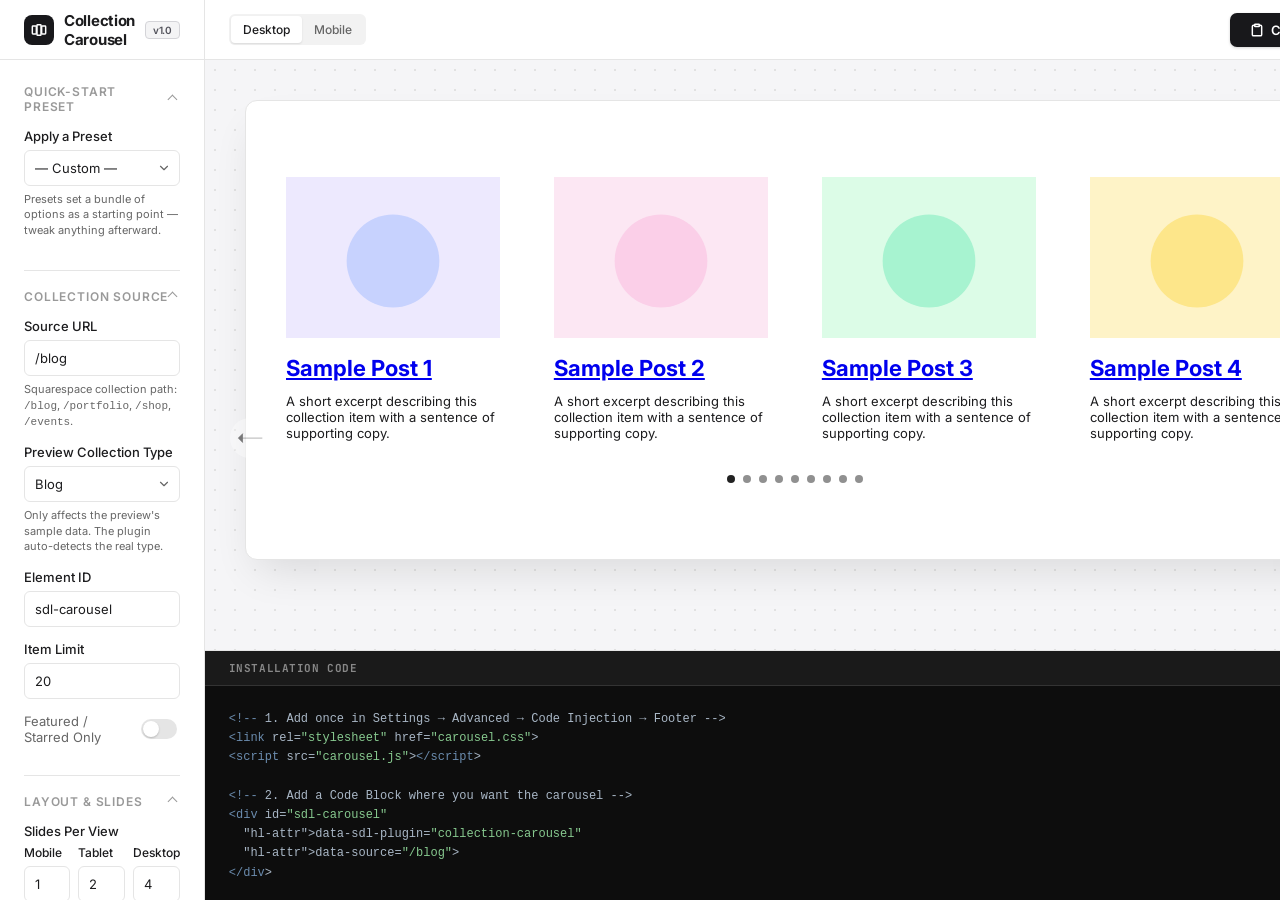
==== commit 3c92ec0b: "Remove SDL Popups; default categories/tags/button off; pagination rework - Remove sdlPopups setting " ====
--- a/config-generator.html
+++ b/config-generator.html
@@ -500,7 +500,15 @@
                         <select id="paginationType">
                             <option value="bullets" selected>Bullets</option>
                             <option value="fraction">Fraction</option>
-                            <option value="progressbar">Progress bar</option>
+                            <option value="bullets-fraction">Bullets + Fraction</option>
+                        </select>
+                    </div>
+                    <div class="control-row">
+                        <label>Position</label>
+                        <select id="paginationPosition">
+                            <option value="bottom-center" selected>Bottom center</option>
+                            <option value="bottom-left">Bottom left</option>
+                            <option value="bottom-right">Bottom right</option>
                         </select>
                     </div>
                     <div class="toggle-row" id="dynBulletsRow"><label>Dynamic Bullets</label><input type="checkbox" id="dynamicBullets"></div>
@@ -625,7 +633,7 @@
 
                     <!-- Categories -->
                     <div class="meta-block">
-                        <div class="toggle-row"><label style="font-weight:600;color:var(--text-main)">Categories</label><input type="checkbox" id="categories" checked></div>
+                        <div class="toggle-row"><label style="font-weight:600;color:var(--text-main)">Categories</label><input type="checkbox" id="categories"></div>
                         <div class="meta-detail" id="categoriesDetail">
                             <div class="control-row"><label>Position</label><select id="categoriesPosition" class="pos-select"></select></div>
                             <div class="toggle-row"><label>Pill / badge style</label><input type="checkbox" id="categoriesPill"></div>
@@ -642,7 +650,7 @@
 
                     <!-- Tags -->
                     <div class="meta-block">
-                        <div class="toggle-row"><label style="font-weight:600;color:var(--text-main)">Tags</label><input type="checkbox" id="tags" checked></div>
+                        <div class="toggle-row"><label style="font-weight:600;color:var(--text-main)">Tags</label><input type="checkbox" id="tags"></div>
                         <div class="meta-detail" id="tagsDetail">
                             <div class="control-row"><label>Position</label><select id="tagsPosition" class="pos-select"></select></div>
                             <div class="toggle-row"><label>Pill / badge style</label><input type="checkbox" id="tagsPill"></div>
@@ -728,7 +736,6 @@
                         <label>Cache Duration (minutes — 0 = off)</label>
                         <input type="number" id="cacheDuration" value="0" min="0">
                     </div>
-                    <div class="toggle-row"><label>SDL Popups Integration</label><input type="checkbox" id="sdlPopups"></div>
                 </div>
             </div>
 
@@ -770,17 +777,17 @@
           pauseOnHover: true, autoplayDisableOnInteraction: false,
           cardLayout: "standard", button: false, buttonText: "Read More", buttonStyle: "primary",
           navigation: true, navigationLayout: "overlay",
-          pagination: true, paginationType: "bullets", dynamicBullets: false, dynamicMainBullets: 8,
+          pagination: true, paginationType: "bullets", paginationPosition: "bottom-center", dynamicBullets: false, dynamicMainBullets: 8,
           effect: "", coverflowRotate: 50, coverflowScale: 0.85, coverflowSlideShadows: false,
           freeMode: false, mousewheel: false, scrollbar: false,
           thumbnail: true, title: true, excerpt: true, price: true, eventDates: true,
-          categories: true, tags: true, date: false, author: false,
+          categories: false, tags: false, date: false, author: false,
           categoriesPosition: "below-title", tagsPosition: "below-excerpt", eventDatesPosition: "below-title",
           datePosition: "above-title", authorPosition: "above-title",
           clickthrough: true, newWindow: false,
           metadataDelimiter: "|", categoriesDelimiter: ", ", tagsDelimiter: ", ",
           metadataCategoryLinks: false, metadataTagLinks: false,
-          cacheDuration: 0, sdlPopups: false
+          cacheDuration: 0
         };
         const POSITIONS = [
           ["above-title", "Above title"],
@@ -900,7 +907,13 @@
               <div class="navigation-button-next"><button><div class="swiper-button-background"></div>${arrowNext}</button></div>
             </div>`;
           }
-          let pagHTML = cfg.pagination ? `<div class="collection-carousel-pagination"><div class="pagination-wrapper"></div></div>` : "";
+          let pagHTML = "";
+          if (cfg.pagination) {
+            const frac = cfg.paginationType === "bullets-fraction"
+              ? `<div class="pagination-fraction"><span class="fraction-current">1</span><span class="fraction-divider"> / </span><span class="fraction-total">${Math.min(cfg.limit, 12)}</span></div>`
+              : "";
+            pagHTML = `<div class="collection-carousel-pagination pagination-pos-${cfg.paginationPosition}"><div class="pagination-wrapper"></div>${frac}</div>`;
+          }
           let scrollbarHTML = cfg.scrollbar ? `<div class="collection-carousel-scrollbar"></div>` : "";
 
           if (previewSwiper) { try { previewSwiper.destroy(true, true); } catch (e) {} previewSwiper = null; }
@@ -922,6 +935,13 @@
           }
 
           previewSwiper = new Swiper(root.querySelector(".swiper"), buildSwiperConfig(cfg, root));
+        }
+
+        function updateFrac(sw, root) {
+          const cur = root.querySelector(".pagination-fraction .fraction-current");
+          if (!cur) return;
+          const i = typeof sw.realIndex === "number" ? sw.realIndex : sw.activeIndex;
+          cur.textContent = i + 1;
         }
 
         // Mirrors carousel.js getSwiperConfig so the preview matches the live plugin.
@@ -962,7 +982,7 @@
                   : { delay, disableOnInteraction: cfg.autoplayDisableOnInteraction, pauseOnMouseEnter: cfg.pauseOnHover })
               : false,
             navigation: cfg.navigation ? { nextEl: root.querySelector(".navigation-button-next"), prevEl: root.querySelector(".navigation-button-prev") } : false,
-            pagination: cfg.pagination ? { el: root.querySelector(".pagination-wrapper"), clickable: true, type: cfg.paginationType, dynamicBullets: cfg.dynamicBullets, dynamicMainBullets: cfg.dynamicMainBullets } : false,
+            pagination: cfg.pagination ? { el: root.querySelector(".pagination-wrapper"), clickable: true, type: cfg.paginationType === "bullets-fraction" ? "bullets" : cfg.paginationType, dynamicBullets: cfg.dynamicBullets, dynamicMainBullets: cfg.dynamicMainBullets } : false,
             scrollbar: cfg.scrollbar ? { el: root.querySelector(".collection-carousel-scrollbar"), draggable: cfg.scrollbarDraggable } : false,
             breakpoints: {
               0: { slidesPerView: spvVal(cfg.spvSm), spaceBetween: cfg.sbSm, slidesPerGroup: grp(cfg.spvSm) },
@@ -979,7 +999,9 @@
                   const pps = Math.max(5, cfg.continuousSpeed || 60);
                   sw.params.speed = Math.max(1, Math.round(((w + g) / pps) * 1000));
                 }
+                updateFrac(sw, root);
               },
+              slideChange(sw) { updateFrac(sw, root); },
             },
           };
           if (creativeEffect) conf.creativeEffect = creativeEffect;
@@ -1078,7 +1100,7 @@
             cardBg: val("cardBg"), cardBorderWidth: num("cardBorderWidth"), cardBorderColor: val("cardBorderColor"), cardRadius: num("cardRadius"),
             button: chk("button"), buttonText: val("buttonText"), buttonStyle: val("buttonStyle"),
             navigation: chk("navigation"), navigationLayout: val("navigationLayout"),
-            pagination: chk("pagination"), paginationType: val("paginationType"),
+            pagination: chk("pagination"), paginationType: val("paginationType"), paginationPosition: val("paginationPosition"),
             dynamicBullets: chk("dynamicBullets"), dynamicMainBullets: num("dynamicMainBullets"),
             effect: val("effect"), coverflowRotate: num("coverflowRotate"), coverflowScale: num("coverflowScale"), coverflowSlideShadows: chk("coverflowSlideShadows"),
             freeMode: chk("freeMode"), mousewheel: chk("mousewheel"),
@@ -1096,7 +1118,7 @@
             clickthrough: chk("clickthrough"), newWindow: chk("newWindow"),
             metadataDelimiter: val("metadataDelimiter"), categoriesDelimiter: val("categoriesDelimiter"), tagsDelimiter: val("tagsDelimiter"),
             metadataCategoryLinks: chk("metadataCategoryLinks"), metadataTagLinks: chk("metadataTagLinks"),
-            cacheDuration: num("cacheDuration"), sdlPopups: chk("sdlPopups"),
+            cacheDuration: num("cacheDuration"),
             borderRadius: num("borderRadius"), arrowSize: num("arrowSize"), arrowBgSize: num("arrowBgSize"), bulletSize: num("bulletSize"),
             arrowColor: val("arrowColor"), arrowBg: val("arrowBg"), activeBullet: val("activeBullet"),
             titleColor: val("titleColor"), excerptColor: val("excerptColor")
@@ -1153,7 +1175,8 @@
 
           add(!c.pagination, "pagination", "false");
           add(c.pagination && c.paginationType !== DEFAULTS.paginationType, "pagination-type", c.paginationType);
-          add(c.pagination && c.dynamicBullets, "dynamic-bullets", c.dynamicMainBullets);
+          add(c.pagination && c.paginationPosition !== DEFAULTS.paginationPosition, "pagination-position", c.paginationPosition);
+          add(c.pagination && c.dynamicBullets && c.paginationType.includes("bullets"), "dynamic-bullets", c.dynamicMainBullets);
 
           add(!!c.effect, "effect", c.effect);
           add(c.effect === "coverflow" && c.coverflowRotate !== DEFAULTS.coverflowRotate, "coverflow-rotate", c.coverflowRotate);
@@ -1172,10 +1195,10 @@
           add(!c.clickthrough, "clickthrough", "false");
           add(c.newWindow, "new-window", "true");
 
-          // Meta elements: toggles + positions
-          add(!c.categories, "categories", "false");
+          // Meta elements: toggles + positions (categories/tags now default OFF)
+          add(c.categories, "categories", "true");
           add(c.categories && c.categoriesPosition !== DEFAULTS.categoriesPosition, "categories-position", c.categoriesPosition);
-          add(!c.tags, "tags", "false");
+          add(c.tags, "tags", "true");
           add(c.tags && c.tagsPosition !== DEFAULTS.tagsPosition, "tags-position", c.tagsPosition);
           add(!c.eventDates, "event-dates", "false");
           add(c.eventDates && c.eventDatesPosition !== DEFAULTS.eventDatesPosition, "event-dates-position", c.eventDatesPosition);
@@ -1191,7 +1214,6 @@
           add(c.metadataTagLinks, "metadata-tag-links", "true");
 
           add(c.cacheDuration > 0, "cache-duration", c.cacheDuration);
-          add(c.sdlPopups, "sdl-popups", "true");
 
           // scoped style block for changed CSS variables
           const vars = [];
@@ -1247,8 +1269,8 @@
         function syncRows() {
           document.getElementById("eventsRow").style.display = val("collectionType") === "event" ? "block" : "none";
           document.getElementById("navLayoutRow").style.display = chk("navigation") ? "block" : "none";
-          document.getElementById("dynBulletsRow").style.display = (chk("pagination") && val("paginationType") === "bullets") ? "flex" : "none";
-          document.getElementById("dynMainRow").style.display = (chk("pagination") && val("paginationType") === "bullets" && chk("dynamicBullets")) ? "block" : "none";
+          document.getElementById("dynBulletsRow").style.display = (chk("pagination") && val("paginationType").includes("bullets")) ? "flex" : "none";
+          document.getElementById("dynMainRow").style.display = (chk("pagination") && val("paginationType").includes("bullets") && chk("dynamicBullets")) ? "block" : "none";
           document.getElementById("coverflowOpts").style.display = val("effect") === "coverflow" ? "block" : "none";
 
           // meta element details + pill style blocks
--- a/carousel.css
+++ b/carousel.css
@@ -1197,7 +1197,28 @@
   justify-content: center;
   pointer-events: auto;
   align-items: center;
+  gap: var(--pagination-gap, 17px);
   padding-top: var(--sdl-cc-pagination-top-padding, 17px);
+}
+
+/* Pagination position (when not inside a bottom nav row) */
+[data-sdl-plugin="collection-carousel"] .collection-carousel-pagination.pagination-pos-bottom-left {
+  justify-content: flex-start;
+}
+[data-sdl-plugin="collection-carousel"] .collection-carousel-pagination.pagination-pos-bottom-right {
+  justify-content: flex-end;
+}
+[data-sdl-plugin="collection-carousel"] .collection-carousel-pagination.pagination-pos-bottom-center {
+  justify-content: center;
+}
+
+/* Fraction shown alongside bullets ("bullets-fraction" type) */
+[data-sdl-plugin="collection-carousel"] .pagination-fraction {
+  display: inline-flex;
+  align-items: center;
+  font-size: var(--sdl-cc-fraction-font-size, 0.9rem);
+  color: var(--sdl-cc-fraction-color, var(--paragraphMediumColor));
+  line-height: 1;
 }
 
 [data-sdl-plugin="collection-carousel"] .pagination-wrapper {
--- a/carousel.css
+++ b/carousel.css
@@ -1197,7 +1197,28 @@
   justify-content: center;
   pointer-events: auto;
   align-items: center;
+  gap: var(--pagination-gap, 17px);
   padding-top: var(--sdl-cc-pagination-top-padding, 17px);
+}
+
+/* Pagination position (when not inside a bottom nav row) */
+[data-sdl-plugin="collection-carousel"] .collection-carousel-pagination.pagination-pos-bottom-left {
+  justify-content: flex-start;
+}
+[data-sdl-plugin="collection-carousel"] .collection-carousel-pagination.pagination-pos-bottom-right {
+  justify-content: flex-end;
+}
+[data-sdl-plugin="collection-carousel"] .collection-carousel-pagination.pagination-pos-bottom-center {
+  justify-content: center;
+}
+
+/* Fraction shown alongside bullets ("bullets-fraction" type) */
+[data-sdl-plugin="collection-carousel"] .pagination-fraction {
+  display: inline-flex;
+  align-items: center;
+  font-size: var(--sdl-cc-fraction-font-size, 0.9rem);
+  color: var(--sdl-cc-fraction-color, var(--paragraphMediumColor));
+  line-height: 1;
 }
 
 [data-sdl-plugin="collection-carousel"] .pagination-wrapper {
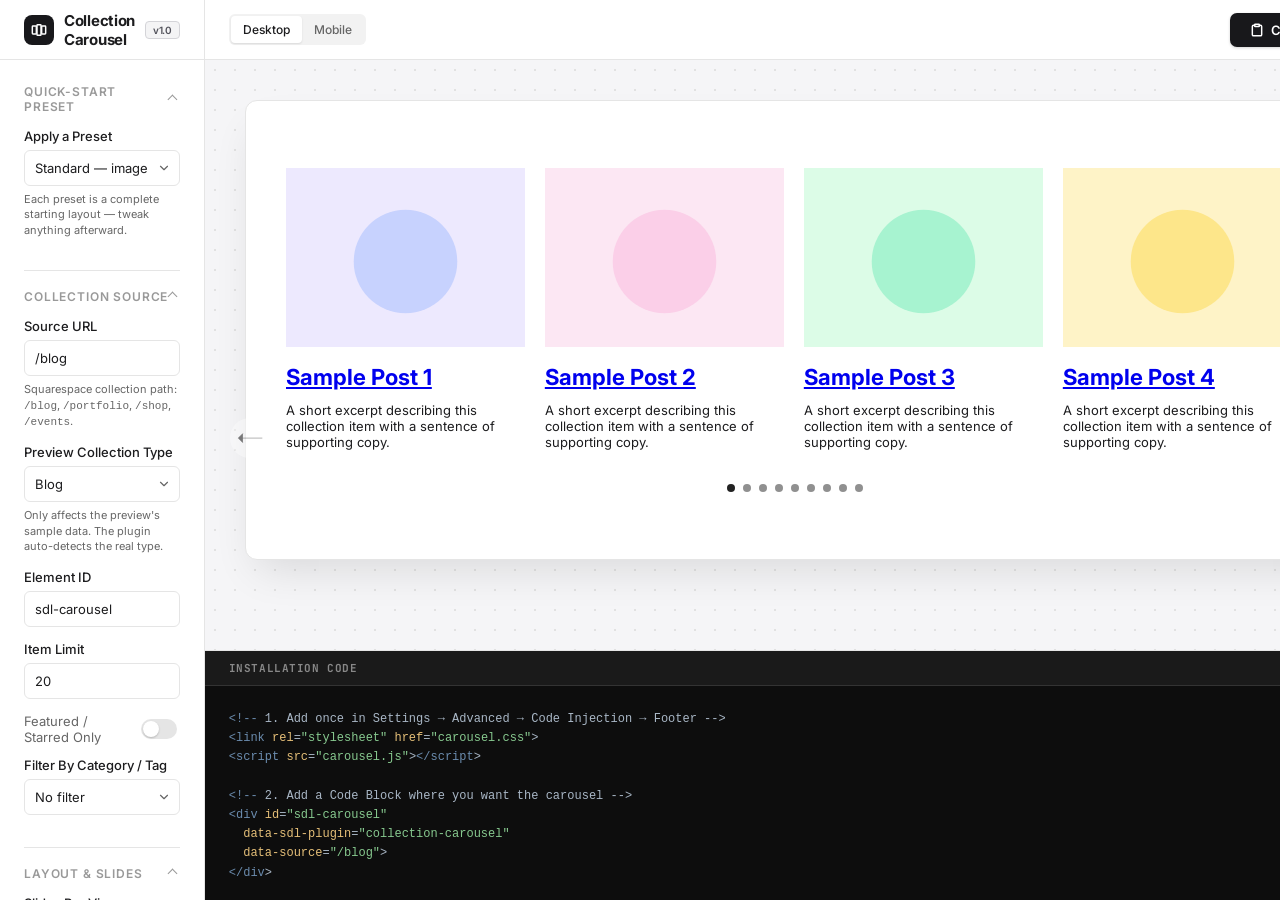
==== commit 9564d847: "Fix 11 issues: slide cutoff, presets, scrollbar, pagination, filter, code preview - P1: roundLengths" ====
--- a/config-generator.html
+++ b/config-generator.html
@@ -338,15 +338,29 @@
                     <div class="control-row">
                         <label>Apply a Preset</label>
                         <select id="preset">
-                            <option value="">— Custom —</option>
-                            <option value="cards">Clean Cards (premium)</option>
+                            <option value="standard" selected>Standard — image top, content below</option>
+                            <option value="premium">Premium Cards (background, border, radius)</option>
                             <option value="marquee">Continuous Marquee</option>
                             <option value="overlay">Editorial Overlay</option>
                             <option value="sqsp-hero">Squarespace.com — Hero</option>
                             <option value="sqsp-features">Squarespace.com — Feature Cards</option>
                             <option value="sqsp-tools">Squarespace.com — Tool Cards</option>
                         </select>
-                        <div class="helper-text">Presets set a bundle of options as a starting point — tweak anything afterward.</div>
+                        <div class="helper-text">Each preset is a complete starting layout — tweak anything afterward.</div>
+                    </div>
+                    <div class="control-row" id="overlayVariantRow" style="display:none;">
+                        <label>Overlay Style</label>
+                        <select id="overlayVariant">
+                            <option value="overlay-bottom" selected>Overlay — content bottom</option>
+                            <option value="overlay-top">Overlay — content top + button bottom</option>
+                        </select>
+                    </div>
+                    <div class="pill-style" id="premiumStyleRow" style="display:none;">
+                        <div class="control-row grid2"><div><label>Card Border (px)</label><input type="number" id="cardBorderWidth" value="1" min="0"></div><div><label>Card Radius (px)</label><input type="number" id="cardRadius" value="14" min="0"></div></div>
+                        <div class="color-row">
+                            <div class="color-chip"><span class="color-label">Card Background</span><input type="color" id="cardBg" value="#ffffff"></div>
+                            <div class="color-chip"><span class="color-label">Border Color</span><input type="color" id="cardBorderColor" value="#e8e8e8"></div>
+                        </div>
                     </div>
                 </div>
             </div>
@@ -379,6 +393,19 @@
                         <input type="number" id="limit" value="20" min="1">
                     </div>
                     <div class="toggle-row"><label>Featured / Starred Only</label><input type="checkbox" id="featured"></div>
+                    <div class="control-row">
+                        <label>Filter By Category / Tag</label>
+                        <select id="filterType">
+                            <option value="">No filter</option>
+                            <option value="category">Category</option>
+                            <option value="tag">Tag</option>
+                        </select>
+                    </div>
+                    <div class="control-row" id="filterValueRow" style="display:none;">
+                        <label id="filterValueLabel">Category name</label>
+                        <input type="text" id="filterValue" placeholder="e.g. News">
+                        <div class="helper-text">Shows only items matching this name (case-insensitive). Works for blog, store &amp; events. Pick category OR tag — not both.</div>
+                    </div>
                     <div class="control-row" id="eventsRow" style="display:none;">
                         <label>Events Filter</label>
                         <select id="events">
@@ -402,9 +429,9 @@
                     </div>
                     <label>Space Between (px)</label>
                     <div class="control-row grid3">
-                        <div><label>Mobile</label><input type="number" id="sbSm" value="17"></div>
-                        <div><label>Tablet</label><input type="number" id="sbMd" value="34"></div>
-                        <div><label>Desktop</label><input type="number" id="sbLg" value="54"></div>
+                        <div><label>Mobile</label><input type="number" id="sbSm" value="16"></div>
+                        <div><label>Tablet</label><input type="number" id="sbMd" value="20"></div>
+                        <div><label>Desktop</label><input type="number" id="sbLg" value="20"></div>
                     </div>
                     <div class="control-row">
                         <label>Thumbnail Aspect Ratio</label>
@@ -503,13 +530,29 @@
                             <option value="bullets-fraction">Bullets + Fraction</option>
                         </select>
                     </div>
-                    <div class="control-row">
+                    <div class="control-row" id="paginationPositionRow">
                         <label>Position</label>
                         <select id="paginationPosition">
                             <option value="bottom-center" selected>Bottom center</option>
                             <option value="bottom-left">Bottom left</option>
                             <option value="bottom-right">Bottom right</option>
                         </select>
+                    </div>
+                    <div class="grid2" id="splitPositionRow" style="display:none; margin-bottom:14px;">
+                        <div><label>Bullets Position</label>
+                            <select id="bulletsPosition">
+                                <option value="bottom-center">Bottom center</option>
+                                <option value="bottom-left" selected>Bottom left</option>
+                                <option value="bottom-right">Bottom right</option>
+                            </select>
+                        </div>
+                        <div><label>Fraction Position</label>
+                            <select id="fractionPosition">
+                                <option value="bottom-center">Bottom center</option>
+                                <option value="bottom-left">Bottom left</option>
+                                <option value="bottom-right" selected>Bottom right</option>
+                            </select>
+                        </div>
                     </div>
                     <div class="toggle-row" id="dynBulletsRow"><label>Dynamic Bullets</label><input type="checkbox" id="dynamicBullets"></div>
                     <div class="control-row" id="dynMainRow" style="display:none;">
@@ -543,31 +586,6 @@
                         </div>
                         <div class="toggle-row"><label>Slide Shadows</label><input type="checkbox" id="coverflowSlideShadows"></div>
                     </div>
-                </div>
-            </div>
-
-            <!-- CARD DESIGN -->
-            <div class="group">
-                <div class="group-header" onclick="togGroup(this)">Card Design</div>
-                <div class="group-body">
-                    <div class="control-row">
-                        <label>Card Layout</label>
-                        <select id="cardLayout">
-                            <option value="standard" selected>Standard (image top, content below)</option>
-                            <option value="premium">Premium card (background, border, radius)</option>
-                            <option value="overlay-bottom">Overlay — content bottom</option>
-                            <option value="overlay-top">Overlay — content top + button bottom</option>
-                            <option value="hero">Hero (full-bleed overlay)</option>
-                        </select>
-                    </div>
-                    <div class="pill-style" id="premiumOpts" style="display:none;">
-                        <div class="control-row grid2"><div><label>Border (px)</label><input type="number" id="cardBorderWidth" value="1" min="0"></div><div><label>Radius (px)</label><input type="number" id="cardRadius" value="14" min="0"></div></div>
-                        <div class="color-row">
-                            <div class="color-chip"><span class="color-label">Card Background</span><input type="color" id="cardBg" value="#ffffff"></div>
-                            <div class="color-chip"><span class="color-label">Border Color</span><input type="color" id="cardBorderColor" value="#e8e8e8"></div>
-                        </div>
-                    </div>
-                    <div class="helper-text" id="overlayHelp" style="display:none;">Overlay layouts place text over the image with a gradient scrim and light text. Best with categories/tags set to <b>below title</b> and an excerpt.</div>
                 </div>
             </div>
 
@@ -599,8 +617,7 @@
                     <div class="toggle-row"><label>Free Mode (momentum scroll)</label><input type="checkbox" id="freeMode"></div>
                     <div class="toggle-row"><label>Mousewheel / Trackpad Scroll</label><input type="checkbox" id="mousewheel"></div>
                     <div class="helper-text" style="margin-top:-4px;margin-bottom:12px;">Keyboard arrow-key navigation is always on (when the carousel is in view).</div>
-                    <div class="toggle-row"><label>Draggable Scrollbar</label><input type="checkbox" id="scrollbar"></div>
-                    <div class="toggle-row" id="scrollbarDragRow" style="display:none;"><label>Scrollbar Is Draggable</label><input type="checkbox" id="scrollbarDraggable" checked></div>
+                    <div class="toggle-row"><label>Show Scrollbar (draggable)</label><input type="checkbox" id="scrollbar"></div>
                     <div class="color-row" id="scrollbarStyleRow" style="display:none;">
                         <div class="color-chip"><span class="color-label">Track Color</span><input type="color" id="scrollbarTrackColor" value="#e7e7e7"></div>
                         <div class="color-chip"><span class="color-label">Handle Color</span><input type="color" id="scrollbarDragColor" value="#222222"></div>
@@ -769,17 +786,20 @@
         /* ----------------------------- defaults ----------------------------- */
         const DEFAULTS = {
           limit: 20, speed: 300, featured: false, events: "all",
-          spvSm: 1, spvMd: 2, spvLg: 4, sbSm: 17, sbMd: 34, sbLg: 54,
+          filterType: "", filterValue: "",
+          spvSm: 1, spvMd: 2, spvLg: 4, sbSm: 16, sbMd: 20, sbLg: 20,
           aspectRatio: "4/3", slidesPerGroup: 1, groupSlides: false,
           centeredSlides: false, fullWidth: false,
           loop: false, loopFillItems: false, groupSlidesLoopStrategy: "keep-blanks",
           autoplayOn: false, autoplay: 3000, autoplayMode: "default", continuousSpeed: 60,
           pauseOnHover: true, autoplayDisableOnInteraction: false,
-          cardLayout: "standard", button: false, buttonText: "Read More", buttonStyle: "primary",
+          preset: "standard", overlayVariant: "overlay-bottom",
+          button: false, buttonText: "Read More", buttonStyle: "primary",
           navigation: true, navigationLayout: "overlay",
-          pagination: true, paginationType: "bullets", paginationPosition: "bottom-center", dynamicBullets: false, dynamicMainBullets: 8,
+          pagination: true, paginationType: "bullets", paginationPosition: "bottom-center",
+          bulletsPosition: "bottom-left", fractionPosition: "bottom-right", dynamicBullets: false, dynamicMainBullets: 8,
           effect: "", coverflowRotate: 50, coverflowScale: 0.85, coverflowSlideShadows: false,
-          freeMode: false, mousewheel: false, scrollbar: false,
+          freeMode: false, mousewheel: false, scrollbar: false, scrollbarDraggable: true,
           thumbnail: true, title: true, excerpt: true, price: true, eventDates: true,
           categories: false, tags: false, date: false, author: false,
           categoriesPosition: "below-title", tagsPosition: "below-excerpt", eventDatesPosition: "below-title",
@@ -909,10 +929,13 @@
           }
           let pagHTML = "";
           if (cfg.pagination) {
-            const frac = cfg.paginationType === "bullets-fraction"
-              ? `<div class="pagination-fraction"><span class="fraction-current">1</span><span class="fraction-divider"> / </span><span class="fraction-total">${Math.min(cfg.limit, 12)}</span></div>`
-              : "";
-            pagHTML = `<div class="collection-carousel-pagination pagination-pos-${cfg.paginationPosition}"><div class="pagination-wrapper"></div>${frac}</div>`;
+            const posClass = p => `pos-${(p || "bottom-center").replace("bottom-", "")}`;
+            if (cfg.paginationType === "bullets-fraction") {
+              const frac = `<div class="pagination-fraction ${posClass(cfg.fractionPosition)}"><span class="fraction-current">1</span><span class="fraction-divider"> / </span><span class="fraction-total">${Math.min(cfg.limit, 12)}</span></div>`;
+              pagHTML = `<div class="collection-carousel-pagination pagination-split"><div class="pagination-wrapper ${posClass(cfg.bulletsPosition)}"></div>${frac}</div>`;
+            } else {
+              pagHTML = `<div class="collection-carousel-pagination pagination-pos-${cfg.paginationPosition}"><div class="pagination-wrapper"></div></div>`;
+            }
           }
           let scrollbarHTML = cfg.scrollbar ? `<div class="collection-carousel-scrollbar"></div>` : "";
 
@@ -969,6 +992,7 @@
             slidesPerGroup: grp(cfg.spvLg),
             loop: continuous ? true : cfg.loop,
             centeredSlides: cfg.centeredSlides || effect === "coverflow",
+            roundLengths: true,
             grabCursor: true,
             speed: cfg.speed,
             effect,
@@ -1087,6 +1111,8 @@
             limit: Math.max(1, num("limit")),
             featured: chk("featured"),
             events: val("events"),
+            preset: val("preset"), overlayVariant: val("overlayVariant"),
+            filterType: val("filterType"), filterValue: val("filterValue"),
             spvSm: num("spvSm"), spvMd: num("spvMd"), spvLg: num("spvLg"),
             sbSm: num("sbSm"), sbMd: num("sbMd"), sbLg: num("sbLg"),
             aspectRatio: val("aspectRatio"),
@@ -1096,15 +1122,16 @@
             autoplayOn: chk("autoplayOn"), autoplay: num("autoplay"), autoplayMode: val("autoplayMode"),
             continuousSpeed: num("continuousSpeed"), pauseOnHover: chk("pauseOnHover"),
             autoplayDisableOnInteraction: chk("autoplayDisableOnInteraction"),
-            cardLayout: val("cardLayout"),
+            cardLayout: deriveCardLayout(val("preset"), val("overlayVariant")),
             cardBg: val("cardBg"), cardBorderWidth: num("cardBorderWidth"), cardBorderColor: val("cardBorderColor"), cardRadius: num("cardRadius"),
             button: chk("button"), buttonText: val("buttonText"), buttonStyle: val("buttonStyle"),
             navigation: chk("navigation"), navigationLayout: val("navigationLayout"),
             pagination: chk("pagination"), paginationType: val("paginationType"), paginationPosition: val("paginationPosition"),
+            bulletsPosition: val("bulletsPosition"), fractionPosition: val("fractionPosition"),
             dynamicBullets: chk("dynamicBullets"), dynamicMainBullets: num("dynamicMainBullets"),
             effect: val("effect"), coverflowRotate: num("coverflowRotate"), coverflowScale: num("coverflowScale"), coverflowSlideShadows: chk("coverflowSlideShadows"),
             freeMode: chk("freeMode"), mousewheel: chk("mousewheel"),
-            scrollbar: chk("scrollbar"), scrollbarDraggable: chk("scrollbarDraggable"),
+            scrollbar: chk("scrollbar"), scrollbarDraggable: true,
             scrollbarTrackColor: val("scrollbarTrackColor"), scrollbarDragColor: val("scrollbarDragColor"),
             scrollbarSize: num("scrollbarSize"), scrollbarRadius: num("scrollbarRadius"),
             thumbnail: chk("thumbnail"), title: chk("title"), excerpt: chk("excerpt"), price: chk("price"),
@@ -1138,6 +1165,8 @@
           add(c.limit !== DEFAULTS.limit, "limit", c.limit);
           add(c.featured, "featured", "true");
           add(c.events !== DEFAULTS.events, "events", c.events);
+          add(c.filterType === "category" && c.filterValue.trim(), "filter-category", c.filterValue.trim());
+          add(c.filterType === "tag" && c.filterValue.trim(), "filter-tag", c.filterValue.trim());
 
           add(c.spvSm !== DEFAULTS.spvSm, "slides-per-view-sm", c.spvSm);
           add(c.spvMd !== DEFAULTS.spvMd, "slides-per-vies-dld", c.spvMd);
@@ -1165,7 +1194,7 @@
             add(!c.pauseOnHover, "pause-on-hover", "false");
           }
 
-          add(c.cardLayout !== DEFAULTS.cardLayout, "card-layout", c.cardLayout);
+          add(c.cardLayout !== "standard", "card-layout", c.cardLayout);
           add(c.button, "button", "true");
           add(c.button && c.buttonText !== DEFAULTS.buttonText, "button-text", c.buttonText);
           add(c.button && c.buttonStyle !== DEFAULTS.buttonStyle, "button-style", c.buttonStyle);
@@ -1175,7 +1204,12 @@
 
           add(!c.pagination, "pagination", "false");
           add(c.pagination && c.paginationType !== DEFAULTS.paginationType, "pagination-type", c.paginationType);
-          add(c.pagination && c.paginationPosition !== DEFAULTS.paginationPosition, "pagination-position", c.paginationPosition);
+          if (c.pagination && c.paginationType === "bullets-fraction") {
+            add(c.bulletsPosition !== DEFAULTS.bulletsPosition, "bullets-position", c.bulletsPosition);
+            add(c.fractionPosition !== DEFAULTS.fractionPosition, "fraction-position", c.fractionPosition);
+          } else {
+            add(c.pagination && c.paginationPosition !== DEFAULTS.paginationPosition, "pagination-position", c.paginationPosition);
+          }
           add(c.pagination && c.dynamicBullets && c.paginationType.includes("bullets"), "dynamic-bullets", c.dynamicMainBullets);
 
           add(!!c.effect, "effect", c.effect);
@@ -1186,7 +1220,6 @@
           add(c.freeMode, "free-mode", "true");
           add(c.mousewheel && !c.freeMode, "mousewheel", "true");
           add(c.scrollbar, "scrollbar", "true");
-          add(c.scrollbar && !c.scrollbarDraggable, "scrollbar-draggable", "false");
 
           add(!c.thumbnail, "thumbnail", "false");
           add(!c.title, "title", "false");
@@ -1246,10 +1279,12 @@
 
         function highlight(text) {
           const esc = s => s.replace(/&/g,"&amp;").replace(/</g,"&lt;").replace(/>/g,"&gt;");
-          return esc(text).split("\n").map(line => {
-            let h = line;
-            h = h.replace(/(data-[\w-]+)(=)/g, '<span class="hl-attr">$1</span>$2');
-            h = h.replace(/(=)(&quot;[^&]*&quot;|"[^"]*")/g, (m,e,v)=>`${e}<span class="hl-str">${v}</span>`);
+          return text.split("\n").map(line => {
+            let h = esc(line);
+            // Highlight attr="value" pairs in a single pass so the inserted
+            // <span class="..."> markup is never re-matched.
+            h = h.replace(/([\w-]+)(=)("[^"]*")/g, (m, a, eq, v) => `<span class="hl-attr">${a}</span>${eq}<span class="hl-str">${v}</span>`);
+            // Tag names (escaped angle brackets only — won't touch inserted spans)
             h = h.replace(/(&lt;\/?[\w!-]+)/g, '<span class="hl-tag">$1</span>');
             return h;
           }).join("\n");
@@ -1273,6 +1308,21 @@
           document.getElementById("dynMainRow").style.display = (chk("pagination") && val("paginationType").includes("bullets") && chk("dynamicBullets")) ? "block" : "none";
           document.getElementById("coverflowOpts").style.display = val("effect") === "coverflow" ? "block" : "none";
 
+          // preset sub-controls
+          const preset = val("preset");
+          document.getElementById("overlayVariantRow").style.display = preset === "overlay" ? "block" : "none";
+          document.getElementById("premiumStyleRow").style.display = (preset === "premium" || preset === "sqsp-tools") ? "block" : "none";
+
+          // category/tag filter
+          const ft = val("filterType");
+          document.getElementById("filterValueRow").style.display = ft ? "block" : "none";
+          document.getElementById("filterValueLabel").textContent = ft === "tag" ? "Tag name" : "Category name";
+
+          // pagination position (single vs split for bullets+fraction)
+          const split = chk("pagination") && val("paginationType") === "bullets-fraction";
+          document.getElementById("paginationPositionRow").style.display = (chk("pagination") && !split) ? "block" : "none";
+          document.getElementById("splitPositionRow").style.display = split ? "grid" : "none";
+
           // meta element details + pill style blocks
           [["categories", "categoriesDetail"], ["tags", "tagsDetail"], ["eventDates", "eventDatesDetail"], ["date", "dateDetail"], ["author", "authorDetail"]].forEach(([t, d]) => {
             document.getElementById(d).style.display = chk(t) ? "block" : "none";
@@ -1282,9 +1332,7 @@
           });
 
           // scrollbar style rows
-          const sbOn = chk("scrollbar");
-          document.getElementById("scrollbarDragRow").style.display = sbOn ? "flex" : "none";
-          document.getElementById("scrollbarStyleRow").style.display = sbOn ? "flex" : "none";
+          document.getElementById("scrollbarStyleRow").style.display = chk("scrollbar") ? "flex" : "none";
 
           // autoplay rows
           const apOn = chk("autoplayOn");
@@ -1295,10 +1343,6 @@
           document.getElementById("autoplayStopRow").style.display = cont ? "none" : "flex";
           document.getElementById("continuousSpeedRow").style.display = cont ? "block" : "none";
 
-          // card design rows
-          const cl = val("cardLayout");
-          document.getElementById("premiumOpts").style.display = cl === "premium" ? "block" : "none";
-          document.getElementById("overlayHelp").style.display = (cl === "overlay-bottom" || cl === "overlay-top" || cl === "hero") ? "block" : "none";
           document.getElementById("buttonOpts").style.display = chk("button") ? "block" : "none";
         }
 
@@ -1327,22 +1371,34 @@
         window.togGroup = function(h) { h.parentNode.classList.toggle("open"); };
 
         /* ----------------------------- presets ------------------------------ */
+        // Each preset is a complete starting layout. cardLayout is derived from
+        // the preset name (+ overlayVariant), not a separate control.
         const PRESETS = {
-          cards: { cardLayout: "premium", spvLg: 3, spvMd: 2, spvSm: 1, aspectRatio: "4/3", navigationLayout: "overlay", pagination: true, paginationType: "bullets", button: true, buttonStyle: "text-arrow", categories: true, categoriesPosition: "below-title", tags: false, scrollbar: false, autoplayOn: false, effect: "", loop: false },
-          marquee: { autoplayOn: true, autoplayMode: "continuous", continuousSpeed: 60, pauseOnHover: true, loop: true, navigation: false, pagination: false, scrollbar: false, spvLg: 4, spvMd: 3, spvSm: 1.3, aspectRatio: "4/3", cardLayout: "standard", button: false, effect: "" },
-          overlay: { cardLayout: "overlay-bottom", spvLg: 3, spvMd: 2, spvSm: 1.1, aspectRatio: "3/4", categories: true, categoriesPosition: "below-title", tags: false, date: true, datePosition: "above-title", excerpt: true, button: false, navigationLayout: "overlay", pagination: true, effect: "", loop: false },
-          "sqsp-hero": { cardLayout: "hero", spvLg: 1, spvMd: 1, spvSm: 1, aspectRatio: "16/9", loop: true, navigation: true, navigationLayout: "overlay", pagination: true, paginationType: "bullets", button: true, buttonStyle: "primary", categories: false, tags: false, excerpt: true, title: true, effect: "fade", autoplayOn: true, autoplayMode: "default", autoplay: 5000 },
-          "sqsp-features": { cardLayout: "standard", spvLg: 4, spvMd: 2, spvSm: 1.2, aspectRatio: "1/1", thumbnail: true, title: true, excerpt: true, button: true, buttonStyle: "text-arrow", categories: false, tags: false, navigation: true, navigationLayout: "overlay", pagination: false, scrollbar: false, effect: "", loop: false, autoplayOn: false },
-          "sqsp-tools": { cardLayout: "premium", spvLg: 4, spvMd: 2, spvSm: 1.2, aspectRatio: "16/9", title: true, excerpt: true, button: true, buttonStyle: "text-arrow", categories: false, tags: false, navigation: true, navigationLayout: "bottom right", pagination: false, scrollbar: true, effect: "", loop: false, autoplayOn: false },
+          standard: {},
+          premium: { spvLg: 3, spvMd: 2, spvSm: 1, aspectRatio: "4/3", button: true, buttonStyle: "text-arrow", navigation: true, navigationLayout: "overlay", pagination: true },
+          marquee: { autoplayOn: true, autoplayMode: "continuous", continuousSpeed: 60, pauseOnHover: true, loop: true, navigation: false, pagination: false, spvLg: 4, spvMd: 3, spvSm: 1.3, aspectRatio: "4/3" },
+          overlay: { overlayVariant: "overlay-bottom", spvLg: 3, spvMd: 2, spvSm: 1.1, aspectRatio: "3/4", categories: true, categoriesPosition: "below-title", date: true, datePosition: "above-title", excerpt: true, navigation: true, navigationLayout: "overlay", pagination: true },
+          "sqsp-hero": { spvLg: 1, spvMd: 1, spvSm: 1, aspectRatio: "16/9", loop: true, navigation: true, navigationLayout: "overlay", pagination: true, button: true, buttonStyle: "primary", excerpt: true, autoplayOn: true, autoplayMode: "default", autoplay: 5000 },
+          "sqsp-features": { spvLg: 4, spvMd: 2, spvSm: 1.2, aspectRatio: "1/1", button: true, buttonStyle: "text-arrow", navigation: true, navigationLayout: "overlay", pagination: false },
+          "sqsp-tools": { spvLg: 4, spvMd: 2, spvSm: 1.2, aspectRatio: "16/9", button: true, buttonStyle: "text-arrow", navigation: true, navigationLayout: "bottom right", pagination: false },
         };
+        // Keys reset to defaults whenever a preset is (re)applied, so switching
+        // back to Standard fully clears any prior preset's options.
+        const RESET_KEYS = ["spvSm","spvMd","spvLg","sbSm","sbMd","sbLg","aspectRatio","speed","slidesPerGroup","groupSlides","centeredSlides","fullWidth","loop","loopFillItems","autoplayOn","autoplay","autoplayMode","continuousSpeed","pauseOnHover","autoplayDisableOnInteraction","navigation","navigationLayout","pagination","paginationType","paginationPosition","bulletsPosition","fractionPosition","dynamicBullets","effect","button","buttonText","buttonStyle","thumbnail","title","excerpt","price","categories","categoriesPosition","tags","tagsPosition","date","datePosition","author","authorPosition","scrollbar","overlayVariant"];
+        function deriveCardLayout(preset, overlayVariant) {
+          if (preset === "premium" || preset === "sqsp-tools") return "premium";
+          if (preset === "overlay") return overlayVariant || "overlay-bottom";
+          if (preset === "sqsp-hero") return "hero";
+          return "standard";
+        }
         function setControl(id, v) {
           const e = document.getElementById(id);
           if (!e) return;
           if (e.type === "checkbox") e.checked = !!v; else e.value = v;
         }
         window.applyPreset = function(name) {
-          const p = PRESETS[name];
-          if (!p) { updateAll(); return; }
+          RESET_KEYS.forEach(k => { if (DEFAULTS[k] !== undefined) setControl(k, DEFAULTS[k]); });
+          const p = PRESETS[name] || {};
           Object.entries(p).forEach(([k, v]) => setControl(k, v));
           updateAll();
         };
--- a/carousel.css
+++ b/carousel.css
@@ -1219,6 +1219,32 @@
   font-size: var(--sdl-cc-fraction-font-size, 0.9rem);
   color: var(--sdl-cc-fraction-color, var(--paragraphMediumColor));
   line-height: 1;
+}
+
+/* Split pagination: bullets + fraction positioned independently */
+[data-sdl-plugin="collection-carousel"] .collection-carousel-pagination.pagination-split {
+  position: relative;
+  display: block;
+  min-height: 1.4em;
+}
+[data-sdl-plugin="collection-carousel"] .pagination-split .pagination-wrapper,
+[data-sdl-plugin="collection-carousel"] .pagination-split .pagination-fraction {
+  position: absolute;
+  bottom: 0;
+}
+[data-sdl-plugin="collection-carousel"] .pagination-split .pos-left {
+  left: 0;
+  right: auto;
+  transform: none;
+}
+[data-sdl-plugin="collection-carousel"] .pagination-split .pos-right {
+  right: 0;
+  left: auto;
+  transform: none;
+}
+[data-sdl-plugin="collection-carousel"] .pagination-split .pos-center {
+  left: 50%;
+  transform: translateX(-50%);
 }
 
 [data-sdl-plugin="collection-carousel"] .pagination-wrapper {
--- a/carousel.css
+++ b/carousel.css
@@ -1219,6 +1219,32 @@
   font-size: var(--sdl-cc-fraction-font-size, 0.9rem);
   color: var(--sdl-cc-fraction-color, var(--paragraphMediumColor));
   line-height: 1;
+}
+
+/* Split pagination: bullets + fraction positioned independently */
+[data-sdl-plugin="collection-carousel"] .collection-carousel-pagination.pagination-split {
+  position: relative;
+  display: block;
+  min-height: 1.4em;
+}
+[data-sdl-plugin="collection-carousel"] .pagination-split .pagination-wrapper,
+[data-sdl-plugin="collection-carousel"] .pagination-split .pagination-fraction {
+  position: absolute;
+  bottom: 0;
+}
+[data-sdl-plugin="collection-carousel"] .pagination-split .pos-left {
+  left: 0;
+  right: auto;
+  transform: none;
+}
+[data-sdl-plugin="collection-carousel"] .pagination-split .pos-right {
+  right: 0;
+  left: auto;
+  transform: none;
+}
+[data-sdl-plugin="collection-carousel"] .pagination-split .pos-center {
+  left: 50%;
+  transform: translateX(-50%);
 }
 
 [data-sdl-plugin="collection-carousel"] .pagination-wrapper {
